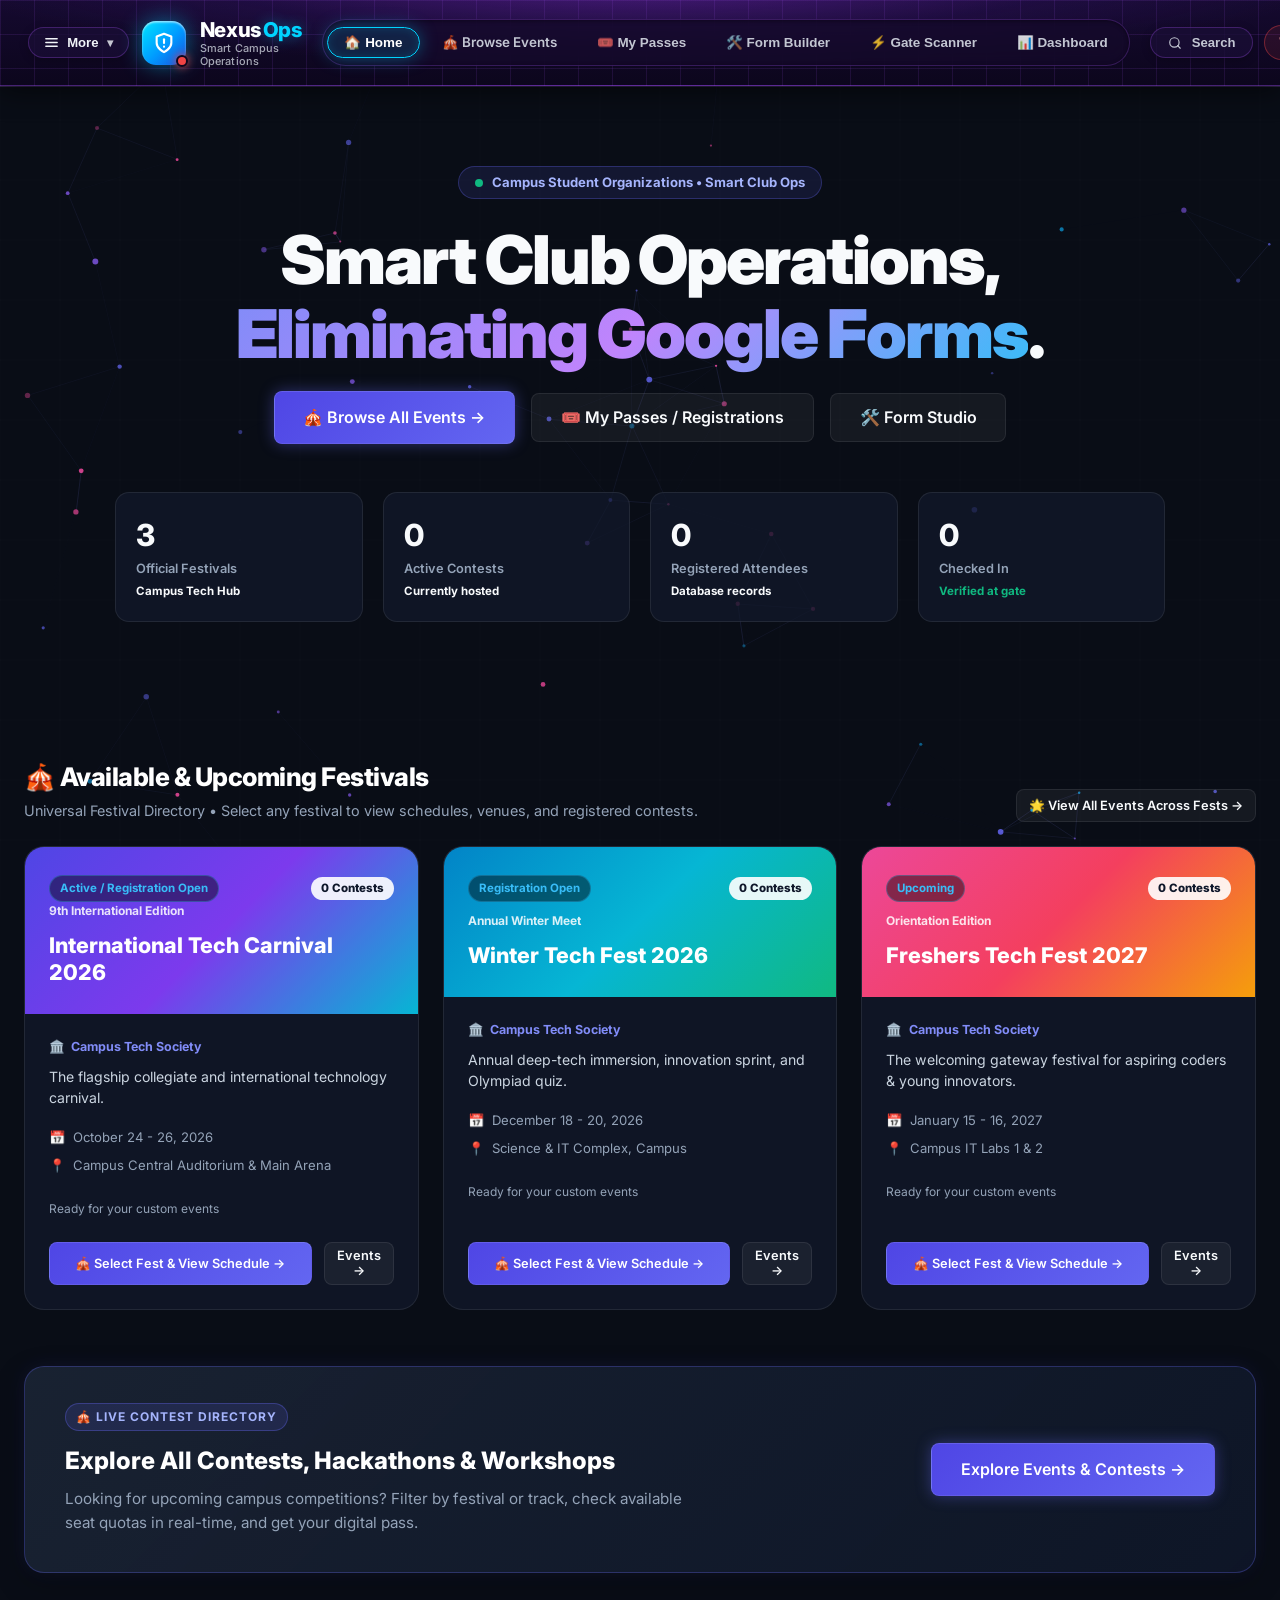
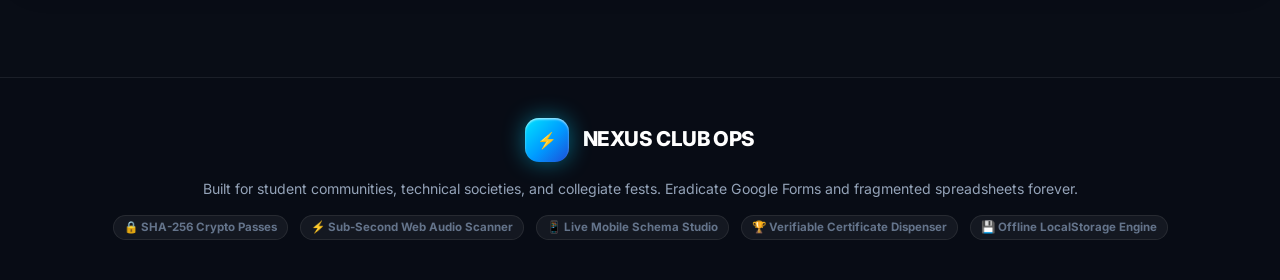
==== index.html @ a9609132 "Style top bar background with midnight purple grid, luminous violet border, and cyan squircle brand" ====
<!DOCTYPE html>
<html lang="en">
<head>
  <meta charset="UTF-8">
  <meta name="viewport" content="width=device-width, initial-scale=1.0">
  <title>NEXUS CLUB OPS — Next-Gen Campus Fest & Event Management Engine</title>
  <meta name="description" content="In-house smart club operations platform replacing third-party Google Forms for university fests, hackathons, and campus events. Zero spreadsheet chaos, automated cryptographic passes, and live gate check-in.">

  <!-- Inter and JetBrains Mono Fonts -->
  <link rel="preconnect" href="https://fonts.googleapis.com">
  <link rel="preconnect" href="https://fonts.gstatic.com" crossorigin>
  <link href="https://fonts.googleapis.com/css2?family=Inter:wght@300;400;500;600;700;800;900&family=JetBrains+Mono:wght@400;600;800&display=swap" rel="stylesheet">

  <link rel="stylesheet" href="styles/main.css">
</head>
<body>

  <!-- Interactive Constellation Network Canvas Background -->
  <canvas id="networkCanvas"></canvas>

  <div class="app-wrapper">
    <!-- Navigation Header -->
    <header class="nav-header">
      <div class="nav-inner">
        <!-- Left Cluster: More Button & Brand -->
        <div class="nav-left-cluster">
          <div class="nav-more-dropdown-wrap">
            <button class="nav-more-btn" onclick="window.nexusApp.toggleMoreDropdown(event)" title="Quick Menu">
              <svg width="15" height="15" viewBox="0 0 24 24" fill="none" stroke="currentColor" stroke-width="2.5" stroke-linecap="round" stroke-linejoin="round">
                <line x1="3" y1="12" x2="21" y2="12"></line>
                <line x1="3" y1="6" x2="21" y2="6"></line>
                <line x1="3" y1="18" x2="21" y2="18"></line>
              </svg>
              <span>More</span>
              <span style="font-size: 0.72rem; opacity: 0.8;">▾</span>
            </button>
            <div id="navMoreDropdown" class="nav-more-dropdown-menu hidden">
              <div class="dropdown-header">
                <span style="font-size: 0.72rem; font-weight: 700; color: #a855f7; text-transform: uppercase; letter-spacing: 0.05em;">Quick Navigation</span>
              </div>
              <a href="index.html" class="dropdown-item">🏠 Home Arena</a>
              <a href="events.html" class="dropdown-item">🎪 All Festivals & Events</a>
              <button class="dropdown-item" onclick="window.nexusApp.openMyRegistrationsModal(); window.nexusApp.toggleMoreDropdown()">🎟️ My Passes / Registrations</button>
              <button class="dropdown-item" onclick="window.nexusApp.handleCreateFormClick(); window.nexusApp.toggleMoreDropdown()">🛠️ Form Builder Studio</button>
              <button class="dropdown-item" onclick="window.nexusApp.switchTab('scanner'); window.nexusApp.toggleMoreDropdown()">⚡ Gate QR Scanner</button>
              <button class="dropdown-item" onclick="window.nexusApp.switchTab('admin'); window.nexusApp.toggleMoreDropdown()">📊 Operations Dashboard</button>
              <div class="dropdown-divider"></div>
              <button class="dropdown-item" onclick="window.nexusApp.toggleCommandPalette(); window.nexusApp.toggleMoreDropdown()">🔍 Command Palette (Ctrl+K)</button>
            </div>
          </div>

          <div class="brand-group" onclick="window.nexusApp.switchTab('arena')">
            <div class="brand-symbol">
              <svg width="22" height="22" viewBox="0 0 24 24" fill="none" stroke="#ffffff" stroke-width="2.3" stroke-linecap="round" stroke-linejoin="round">
                <path d="M12 22s8-4 8-10V5l-8-3-8 3v7c0 6 8 10 8 10z"></path>
                <line x1="12" y1="8" x2="12" y2="12"></line>
                <line x1="12" y1="16" x2="12.01" y2="16"></line>
              </svg>
              <span class="brand-status-dot"></span>
            </div>
            <div class="brand-title-wrap">
              <span class="brand-name">Nexus<span class="brand-accent">Ops</span></span>
              <span class="brand-subtext">Smart Campus Operations</span>
            </div>
          </div>
        </div>

        <!-- Mode Navigation Tabs -->
        <nav class="nav-tabs-bar" aria-label="Main Navigation">
          <button class="nav-tab-btn active" data-tab="arena">🏠 Home</button>
          <a href="events.html" class="nav-tab-btn">🎪 Browse Events</a>
          <button class="nav-tab-btn" data-tab="myregs" onclick="window.nexusApp.openMyRegistrationsModal()">🎟️ My Passes</button>
          <button class="nav-tab-btn" data-tab="studio">🛠️ Form Builder</button>
          <button class="nav-tab-btn" data-tab="scanner">⚡ Gate Scanner</button>
          <button class="nav-tab-btn" data-tab="admin">📊 Dashboard</button>
        </nav>

        <!-- Right Actions -->
        <div class="nav-actions-right">
          <button class="search-trigger-btn" onclick="window.nexusApp.toggleCommandPalette()" title="Search (Ctrl+K)">
            <svg width="14" height="14" viewBox="0 0 24 24" fill="none" stroke="currentColor" stroke-width="2" stroke-linecap="round" stroke-linejoin="round">
              <circle cx="11" cy="11" r="8"></circle>
              <line x1="21" y1="21" x2="16.65" y2="16.65"></line>
            </svg>
            <span>Search</span>
          </button>

          <!-- Helpline / Quick Hotline Pill matching reference screenshot -->
          <a href="tel:999" class="nav-emergency-btn" title="Campus Security & Emergency Hotline">
            <svg width="13" height="13" viewBox="0 0 24 24" fill="none" stroke="currentColor" stroke-width="2.2" stroke-linecap="round" stroke-linejoin="round">
              <path d="M22 16.92v3a2 2 0 0 1-2.18 2 19.79 19.79 0 0 1-8.63-3.07 19.5 19.5 0 0 1-6-6 19.79 19.79 0 0 1-3.07-8.67A2 2 0 0 1 4.11 2h3a2 2 0 0 1 2 1.72 12.84 12.84 0 0 0 .7 2.81 2 2 0 0 1-.45 2.11L8.09 9.91a16 16 0 0 0 6 6l1.27-1.27a2 2 0 0 1 2.11-.45 12.84 12.84 0 0 0 2.81.7A2 2 0 0 1 22 16.92z"></path>
            </svg>
            <span>999</span>
          </a>

          <!-- Authentication Profile & Sign-In Slot -->
          <div id="navAuthSlot"></div>
        </div>
      </div>
    </header>

    <!-- Main Views Container -->
    <main class="main-content">
      
      <!-- ===================================================================
           TAB 1: FEST ARENA (ATTENDEE DISCOVERY & PASS GENERATION)
           =================================================================== -->
      <section id="tabView-arena" class="tab-view-section active">
        <!-- Hero Section -->
        <div class="hero-arena">
          <div class="hero-badge-capsule">
            <span class="live-pulse"></span>
            <span>Campus Student Organizations • Smart Club Ops</span>
          </div>

          <h1 class="hero-headline">
            Smart Club Operations, <span class="gradient-text">Eliminating Google Forms</span>.
          </h1>

          <div class="hero-cta-row">
            <a href="events.html" class="btn btn-primary btn-glow btn-lg">
              🎪 Browse All Events &rarr;
            </a>
            <button class="btn btn-secondary btn-lg" onclick="window.nexusApp.openMyRegistrationsModal()">
              🎟️ My Passes / Registrations
            </button>
            <button class="btn btn-secondary btn-lg" onclick="window.nexusApp.handleCreateFormClick()">
              🛠️ Form Studio
            </button>
          </div>

          <!-- Real Dynamic Stats Bar -->
          <div class="hero-telemetry-bar">
            <div class="telemetry-card">
              <div class="t-number" id="heroStatFests">3</div>
              <div class="t-label">Official Festivals</div>
              <div class="t-tag text-muted">Campus Tech Hub</div>
            </div>
            <div class="telemetry-card">
              <div class="t-number" id="heroStatEvents">0</div>
              <div class="t-label">Active Contests</div>
              <div class="t-tag text-muted">Currently hosted</div>
            </div>
            <div class="telemetry-card">
              <div class="t-number" id="heroStatRegs">0</div>
              <div class="t-label">Registered Attendees</div>
              <div class="t-tag text-muted">Database records</div>
            </div>
            <div class="telemetry-card">
              <div class="t-number" id="heroStatChecked">0</div>
              <div class="t-label">Checked In</div>
              <div class="t-tag text-emerald">Verified at gate</div>
            </div>
          </div>
        </div>

        <!-- Fest Directory Section (Rulebook Page 1 & 2) -->
        <div class="fests-directory-section" id="festsDirectorySection">
          <div class="section-head-bar">
            <div class="sh-title-group">
              <h2>🎪 Available & Upcoming Festivals</h2>
              <p>Universal Festival Directory • Select any festival to view schedules, venues, and registered contests.</p>
            </div>
            <div class="sh-actions">
              <a href="events.html" class="btn btn-secondary btn-sm">
                🌟 View All Events Across Fests &rarr;
              </a>
            </div>
          </div>

          <div class="fests-grid" id="festsGridContainer">
            <!-- Populated dynamically by app.js -->
          </div>
        </div>

        <!-- Dedicated Event Directory Callout on Landing Page (Hyperlink Button) -->
        <div class="events-cta-banner">
          <div class="ecb-content">
            <div class="ecb-badge">🎪 Live Contest Directory</div>
            <h3 class="ecb-title">Explore All Contests, Hackathons & Workshops</h3>
            <p class="ecb-desc">
              Looking for upcoming campus competitions? Filter by festival or track, check available seat quotas in real-time, and get your digital pass.
            </p>
          </div>
          <div class="ecb-actions">
            <a href="events.html" class="btn btn-primary btn-glow btn-lg">
              Explore Events & Contests &rarr;
            </a>
          </div>
        </div>
      </section>

      <!-- ===================================================================
           TAB 2: FORM BUILDER STUDIO ("GOOGLE FORMS KILLER")
           =================================================================== -->
      <section id="tabView-studio" class="tab-view-section">
        <div class="studio-header mb-4">
          <h2 class="section-title">
            🛠️ Form Builder
          </h2>
          <p class="section-desc">
            Build custom event registration forms with questions, seat limits, and live mobile preview.
          </p>
        </div>

        <div class="studio-layout-grid">
          <!-- Left: Schema Editor Controls -->
          <div id="fbStudioContainer">
            <!-- Injected by formBuilder.js -->
          </div>

          <!-- Right: Live Interactive Mobile Preview -->
          <div class="phone-preview-col">
            <div id="fbPhonePreview">
              <!-- Injected by formBuilder.js -->
            </div>
          </div>
        </div>
      </section>

      <!-- ===================================================================
           TAB 3: GATE CHECK-IN & SCANNER TERMINAL
           =================================================================== -->
      <section id="tabView-scanner" class="tab-view-section">
        <div class="scanner-header mb-4">
          <h2 class="section-title">
            ⚡ Gate Check-in
          </h2>
          <p class="section-desc">
            Scan attendee QR passes for instant entrance verification and duplicate prevention.
          </p>
        </div>

        <div id="scannerContainer">
          <!-- Injected by scanner.js -->
        </div>
      </section>

      <!-- ===================================================================
           TAB 4: ORGANIZER COMMAND CENTER & ANALYTICS
           =================================================================== -->
      <section id="tabView-admin" class="tab-view-section">
        <div class="admin-header mb-4">
          <h2 class="section-title">
            📊 Event Dashboard
          </h2>
          <p class="section-desc">
            Live registration numbers, attendee roster, and campus broadcasts.
          </p>
        </div>

        <div id="adminContainer">
          <!-- Injected by analytics.js -->
        </div>
      </section>

    </main>

    <!-- Global Modal Container for Registration, Holographic Badges & Certificates -->
    <div id="globalModalContainer"></div>

    <!-- Quick Command Palette Modal (Ctrl+K) -->
    <div id="commandPaletteModal" class="command-palette-modal hidden" onclick="if(event.target===this) window.nexusApp.closeCommandPalette()">
      <div class="command-palette-card">
        <div class="cp-input-wrap">
          <span class="cp-icon">⚡</span>
          <input type="text" id="commandPaletteInput" class="cp-input" placeholder="Type to search events, switch views, or register..."
            oninput="window.nexusApp.renderCommandPaletteItems(this.value)" />
          <span class="kbd-shortcut">ESC</span>
        </div>
        <div class="cp-list" id="commandPaletteList"></div>
      </div>
    </div>

    <!-- Application Footer -->
    <footer class="app-footer">
      <div class="footer-inner">
        <div class="brand-group" onclick="window.nexusApp.switchTab('arena')">
          <div class="brand-symbol">⚡</div>
          <span class="brand-name">NEXUS CLUB OPS</span>
        </div>
        <p class="footer-tagline">
          Built for student communities, technical societies, and collegiate fests. Eradicate Google Forms and fragmented spreadsheets forever.
        </p>
        <div class="footer-badges">
          <span class="f-badge">🔒 SHA-256 Crypto Passes</span>
          <span class="f-badge">⚡ Sub-Second Web Audio Scanner</span>
          <span class="f-badge">📱 Live Mobile Schema Studio</span>
          <span class="f-badge">🏆 Verifiable Certificate Dispenser</span>
          <span class="f-badge">💾 Offline LocalStorage Engine</span>
        </div>
      </div>
    </footer>
  </div>

  <!-- Application Bootstrap -->
  <script type="module" src="scripts/app.js"></script>
</body>
</html>
---- styles/main.css ----
/* ==========================================================================
   NEXUS CLUB OPS - NEXT-GEN SMART CAMPUS & FEST OPERATIONS OS
   ========================================================================== */

:root {
  --bg-primary: #090d16;
  --bg-secondary: #0f172a;
  --bg-card: rgba(18, 26, 44, 0.72);
  --bg-card-hover: rgba(26, 38, 64, 0.85);
  --border-subtle: rgba(255, 255, 255, 0.08);
  --border-glow: rgba(99, 102, 241, 0.35);

  --accent-indigo: #6366f1;
  --accent-violet: #8b5cf6;
  --accent-cyan: #06b6d4;
  --accent-emerald: #10b981;
  --accent-amber: #f59e0b;
  --accent-rose: #f43f5e;

  --text-main: #f8fafc;
  --text-muted: #94a3b8;
  --text-dim: #64748b;

  --font-main: 'Inter', -apple-system, BlinkMacSystemFont, 'Segoe UI', Roboto, sans-serif;
  --font-mono: 'JetBrains Mono', 'Fira Code', Menlo, Consolas, monospace;

  --radius-sm: 8px;
  --radius-md: 14px;
  --radius-lg: 20px;
  --radius-xl: 28px;

  --shadow-glow: 0 0 25px rgba(99, 102, 241, 0.25);
  --shadow-card: 0 10px 30px -10px rgba(0, 0, 0, 0.6);
}

*, *::before, *::after {
  box-sizing: border-box;
  margin: 0;
  padding: 0;
}

body {
  font-family: var(--font-main);
  background-color: var(--bg-primary);
  color: var(--text-main);
  line-height: 1.5;
  overflow-x: hidden;
  min-height: 100vh;
  position: relative;
  -webkit-font-smoothing: antialiased;
}

/* Background Canvas */
#networkCanvas {
  position: fixed;
  top: 0;
  left: 0;
  width: 100vw;
  height: 100vh;
  z-index: 0;
  pointer-events: auto;
}

.mono {
  font-family: var(--font-mono);
}

.app-wrapper {
  position: relative;
  z-index: 1;
  display: flex;
  flex-direction: column;
  min-height: 100vh;
}

/* ==========================================================================
   NAVIGATION HEADER
   ========================================================================== */

.nav-header {
  position: sticky;
  top: 0;
  z-index: 100;
  background-color: #0c061e;
  background-image: 
    linear-gradient(to right, rgba(168, 85, 247, 0.12) 1px, transparent 1px),
    linear-gradient(to bottom, rgba(168, 85, 247, 0.12) 1px, transparent 1px),
    radial-gradient(ellipse 65% 120% at 50% -20%, rgba(147, 51, 234, 0.42) 0%, rgba(76, 29, 149, 0.18) 50%, transparent 82%),
    linear-gradient(180deg, rgba(22, 10, 48, 0.96) 0%, rgba(12, 6, 28, 0.98) 100%);
  background-size: 34px 34px, 34px 34px, 100% 100%, 100% 100%;
  backdrop-filter: blur(20px);
  -webkit-backdrop-filter: blur(20px);
  border-bottom: 1px solid rgba(168, 85, 247, 0.32);
  box-shadow: 0 4px 28px rgba(0, 0, 0, 0.6), 0 1px 0 rgba(192, 132, 252, 0.22);
  padding: 0.75rem 1.75rem;
}

.nav-inner {
  max-width: 1440px;
  margin: 0 auto;
  display: flex;
  align-items: center;
  justify-content: space-between;
  gap: 1.25rem;
}

.nav-left-cluster {
  display: flex;
  align-items: center;
  gap: 0.85rem;
}

.nav-more-dropdown-wrap {
  position: relative;
}

.nav-more-btn {
  background: rgba(26, 14, 54, 0.75);
  border: 1px solid rgba(168, 85, 247, 0.28);
  color: #f1f5f9;
  font-size: 0.82rem;
  font-weight: 600;
  padding: 0.45rem 0.95rem;
  border-radius: 999px;
  display: inline-flex;
  align-items: center;
  gap: 0.5rem;
  cursor: pointer;
  transition: all 0.2s cubic-bezier(0.16, 1, 0.3, 1);
  box-shadow: 0 2px 8px rgba(0, 0, 0, 0.25);
}

.nav-more-btn:hover {
  background: rgba(43, 23, 85, 0.85);
  border-color: rgba(192, 132, 252, 0.5);
  color: #ffffff;
  transform: translateY(-1px);
}

.nav-more-dropdown-menu {
  position: absolute;
  top: calc(100% + 8px);
  left: 0;
  width: 230px;
  background: #110829;
  border: 1px solid rgba(168, 85, 247, 0.3);
  border-radius: var(--radius-md);
  box-shadow: 0 15px 35px rgba(0, 0, 0, 0.8), 0 0 20px rgba(147, 51, 234, 0.2);
  padding: 0.5rem;
  z-index: 150;
  animation: fadeIn 0.15s ease;
}

.nav-more-dropdown-menu.hidden {
  display: none;
}

.brand-group {
  display: flex;
  align-items: center;
  gap: 0.85rem;
  text-decoration: none;
  color: inherit;
  cursor: pointer;
  user-select: none;
}

.brand-symbol {
  width: 44px;
  height: 44px;
  border-radius: 14px;
  background: linear-gradient(135deg, #00e5ff 0%, #0099ff 55%, #1d4ed8 100%);
  display: flex;
  align-items: center;
  justify-content: center;
  color: #ffffff;
  position: relative;
  box-shadow: 0 0 22px rgba(0, 212, 255, 0.45), inset 0 1.5px 2px rgba(255, 255, 255, 0.6);
  flex-shrink: 0;
  transition: transform 0.2s cubic-bezier(0.16, 1, 0.3, 1), box-shadow 0.2s;
}

.brand-symbol:hover {
  transform: scale(1.05);
  box-shadow: 0 0 28px rgba(0, 212, 255, 0.65), inset 0 1.5px 2px rgba(255, 255, 255, 0.8);
}

.brand-status-dot {
  position: absolute;
  bottom: -2px;
  right: -2px;
  width: 12px;
  height: 12px;
  border-radius: 50%;
  background: #ef4444;
  border: 2.5px solid #0c061e;
  box-shadow: 0 0 8px rgba(239, 68, 68, 0.9);
}

.brand-title-wrap {
  display: flex;
  flex-direction: column;
  justify-content: center;
  line-height: 1.15;
}

.brand-name {
  font-weight: 800;
  font-size: 1.28rem;
  letter-spacing: -0.02em;
  color: #ffffff;
  display: flex;
  align-items: center;
}

.brand-accent {
  color: #00d4ff;
  font-weight: 800;
  margin-left: 2px;
  text-shadow: 0 0 14px rgba(0, 212, 255, 0.45);
}

.brand-subtext {
  font-size: 0.68rem;
  color: rgba(226, 232, 240, 0.72);
  font-weight: 500;
  letter-spacing: 0.01em;
  margin-top: 1px;
}

.nav-tabs-bar {
  display: flex;
  align-items: center;
  gap: 4px;
  background: rgba(20, 10, 42, 0.75);
  padding: 4px;
  border-radius: 999px;
  border: 1px solid rgba(168, 85, 247, 0.24);
  box-shadow: inset 0 1px 4px rgba(0, 0, 0, 0.4);
  backdrop-filter: blur(10px);
}

.nav-tab-btn {
  background: transparent;
  border: 1.5px solid transparent;
  color: rgba(226, 232, 240, 0.85);
  font-weight: 600;
  font-size: 0.84rem;
  padding: 0.45rem 1.05rem;
  border-radius: 999px;
  cursor: pointer;
  transition: all 0.2s cubic-bezier(0.16, 1, 0.3, 1);
  display: inline-flex;
  align-items: center;
  gap: 0.45rem;
  text-decoration: none;
  white-space: nowrap;
}

.nav-tab-btn:hover {
  color: #ffffff;
  background: rgba(255, 255, 255, 0.08);
  border-color: rgba(168, 85, 247, 0.2);
}

.nav-tab-btn.active {
  color: #ffffff;
  background: rgba(0, 212, 255, 0.12);
  border: 1.5px solid #00d4ff;
  box-shadow: 0 0 18px rgba(0, 212, 255, 0.35), inset 0 0 10px rgba(0, 212, 255, 0.16);
  font-weight: 700;
}

.nav-actions-right {
  display: flex;
  align-items: center;
  gap: 0.65rem;
}

.search-trigger-btn {
  background: rgba(26, 14, 54, 0.75);
  border: 1px solid rgba(168, 85, 247, 0.28);
  color: rgba(226, 232, 240, 0.85);
  padding: 0.45rem 1.05rem;
  border-radius: 999px;
  font-size: 0.82rem;
  font-weight: 600;
  display: inline-flex;
  align-items: center;
  gap: 0.6rem;
  cursor: pointer;
  transition: all 0.2s cubic-bezier(0.16, 1, 0.3, 1);
  box-shadow: 0 2px 8px rgba(0, 0, 0, 0.25);
}

.search-trigger-btn:hover {
  border-color: rgba(0, 212, 255, 0.5);
  background: rgba(43, 23, 85, 0.85);
  color: #ffffff;
  box-shadow: 0 0 14px rgba(0, 212, 255, 0.2);
}

.nav-emergency-btn {
  background: rgba(239, 68, 68, 0.1);
  border: 1px solid rgba(239, 68, 68, 0.4);
  color: #fca5a5;
  font-size: 0.82rem;
  font-weight: 700;
  padding: 0.42rem 0.9rem;
  border-radius: 999px;
  display: inline-flex;
  align-items: center;
  gap: 0.45rem;
  cursor: pointer;
  text-decoration: none;
  transition: all 0.2s cubic-bezier(0.16, 1, 0.3, 1);
}

.nav-emergency-btn:hover {
  background: rgba(239, 68, 68, 0.22);
  border-color: #ef4444;
  color: #ffffff;
  box-shadow: 0 0 14px rgba(239, 68, 68, 0.35);
  transform: translateY(-1px);
}

.btn-nav-auth {
  background: linear-gradient(135deg, #ef4444 0%, #f43f5e 100%);
  color: #ffffff;
  font-weight: 700;
  font-size: 0.82rem;
  padding: 0.44rem 1.05rem;
  border-radius: 999px;
  border: 1px solid rgba(255, 255, 255, 0.15);
  cursor: pointer;
  display: inline-flex;
  align-items: center;
  gap: 0.45rem;
  box-shadow: 0 0 16px rgba(239, 68, 68, 0.45);
  transition: all 0.2s cubic-bezier(0.16, 1, 0.3, 1);
  text-decoration: none;
}

.btn-nav-auth:hover {
  transform: translateY(-1px);
  box-shadow: 0 0 24px rgba(239, 68, 68, 0.7);
  background: linear-gradient(135deg, #dc2626 0%, #e11d48 100%);
}

@media (max-width: 1080px) {
  .nav-header {
    padding: 0.65rem 1rem;
  }
  .nav-inner {
    flex-wrap: wrap;
    gap: 0.75rem;
  }
  .nav-tabs-bar {
    order: 3;
    width: 100%;
    overflow-x: auto;
    justify-content: flex-start;
    padding: 4px;
    -webkit-overflow-scrolling: touch;
    scrollbar-width: none;
  }
  .nav-tabs-bar::-webkit-scrollbar {
    display: none;
  }
  .nav-tab-btn {
    flex-shrink: 0;
    padding: 0.4rem 0.85rem;
    font-size: 0.8rem;
  }
}

@media (max-width: 600px) {
  .brand-subtext {
    display: none;
  }
  .search-trigger-btn span {
    display: none;
  }
  .search-trigger-btn {
    padding: 0.42rem 0.6rem;
  }
  .nav-emergency-btn span {
    display: none;
  }
  .nav-emergency-btn {
    padding: 0.42rem 0.6rem;
  }
  .nav-more-btn span:first-of-type {
    display: none;
  }
  .nav-more-btn {
    padding: 0.42rem 0.6rem;
  }
}

.kbd-shortcut {
  background: rgba(255, 255, 255, 0.08);
  border-radius: 4px;
  padding: 2px 5px;
  font-size: 0.7rem;
  font-family: var(--font-mono);
}

.util-btn {
  background: transparent;
  border: 1px solid var(--border-subtle);
  color: var(--text-muted);
  font-size: 0.8rem;
  padding: 0.45rem 0.8rem;
  border-radius: var(--radius-sm);
  cursor: pointer;
  transition: all 0.2s;
}

.util-btn:hover {
  border-color: var(--border-glow);
  color: var(--text-main);
}

/* ==========================================================================
   BUTTONS & COMMON UI
   ========================================================================== */

.btn {
  font-family: inherit;
  font-weight: 600;
  font-size: 0.9rem;
  padding: 0.6rem 1.25rem;
  border-radius: var(--radius-sm);
  border: 1px solid transparent;
  cursor: pointer;
  transition: all 0.2s cubic-bezier(0.16, 1, 0.3, 1);
  display: inline-flex;
  align-items: center;
  justify-content: center;
  gap: 0.5rem;
  text-decoration: none;
}

.btn-primary {
  background: linear-gradient(135deg, #4f46e5, #6366f1);
  color: #ffffff;
  border-color: rgba(255, 255, 255, 0.1);
}

.btn-primary:hover {
  background: linear-gradient(135deg, #4338ca, #4f46e5);
  transform: translateY(-1px);
}

.btn-secondary {
  background: rgba(255, 255, 255, 0.05);
  color: var(--text-main);
  border-color: var(--border-subtle);
}

.btn-secondary:hover {
  background: rgba(255, 255, 255, 0.09);
  border-color: rgba(255, 255, 255, 0.2);
}

.btn-glow {
  box-shadow: 0 0 15px rgba(99, 102, 241, 0.4);
}

.btn-glow:hover {
  box-shadow: 0 0 25px rgba(99, 102, 241, 0.65);
}

.btn-sm {
  padding: 0.35rem 0.75rem;
  font-size: 0.8rem;
}

.btn-lg {
  padding: 0.85rem 1.8rem;
  font-size: 1rem;
}

.btn-block {
  width: 100%;
}

.btn-disabled {
  opacity: 0.5;
  cursor: not-allowed;
  pointer-events: none;
}

/* Live Pulse Indicator */
.live-pulse {
  display: inline-block;
  width: 8px;
  height: 8px;
  border-radius: 50%;
  background: #10b981;
  box-shadow: 0 0 0 0 rgba(16, 185, 129, 0.7);
  animation: pulseAnim 1.8s infinite;
}

@keyframes pulseAnim {
  0% { transform: scale(0.95); box-shadow: 0 0 0 0 rgba(16, 185, 129, 0.7); }
  70% { transform: scale(1.1); box-shadow: 0 0 0 8px rgba(16, 185, 129, 0); }
  100% { transform: scale(0.95); box-shadow: 0 0 0 0 rgba(16, 185, 129, 0); }
}

/* ==========================================================================
   VIEWS / TABS
   ========================================================================== */

.main-content {
  flex: 1;
  max-width: 1400px;
  width: 100%;
  margin: 0 auto;
  padding: 2rem 1.5rem 4rem;
}

.tab-view-section {
  display: none;
}

.tab-view-section.active {
  display: block;
  animation: fadeIn 0.35s ease forwards;
}

@keyframes fadeIn {
  from { opacity: 0; transform: translateY(8px); }
  to { opacity: 1; transform: translateY(0); }
}

/* ==========================================================================
   HERO SECTION (FEST ARENA)
   ========================================================================== */

.hero-arena {
  margin-bottom: 3.5rem;
  text-align: center;
  padding: 3rem 1.5rem 2rem;
  position: relative;
}

.hero-badge-capsule {
  display: inline-flex;
  align-items: center;
  gap: 0.6rem;
  background: rgba(99, 102, 241, 0.12);
  border: 1px solid rgba(99, 102, 241, 0.3);
  padding: 0.35rem 1rem;
  border-radius: 999px;
  font-size: 0.82rem;
  font-weight: 700;
  color: #a5b4fc;
  margin-bottom: 1.5rem;
}

.hero-headline {
  font-size: clamp(2.4rem, 5.5vw, 4.2rem);
  font-weight: 900;
  line-height: 1.1;
  letter-spacing: -0.03em;
  margin-bottom: 1.25rem;
  max-width: 950px;
  margin-left: auto;
  margin-right: auto;
}

.gradient-text {
  background: linear-gradient(135deg, #818cf8 0%, #c084fc 50%, #38bdf8 100%);
  -webkit-background-clip: text;
  -webkit-text-fill-color: transparent;
}

.hero-subtitle {
  font-size: clamp(1.05rem, 2vw, 1.25rem);
  color: var(--text-muted);
  max-width: 720px;
  margin: 0 auto 2.5rem;
}

.hero-cta-row {
  display: flex;
  align-items: center;
  justify-content: center;
  gap: 1rem;
  flex-wrap: wrap;
  margin-bottom: 3rem;
}

/* Live Telemetry Bar */
.hero-telemetry-bar {
  display: grid;
  grid-template-columns: repeat(auto-fit, minmax(200px, 1fr));
  gap: 1.25rem;
  max-width: 1050px;
  margin: 0 auto 3rem;
}

.telemetry-card {
  background: var(--bg-card);
  backdrop-filter: blur(12px);
  -webkit-backdrop-filter: blur(12px);
  border: 1px solid var(--border-subtle);
  border-radius: var(--radius-md);
  padding: 1.25rem;
  text-align: left;
  transition: transform 0.2s, border-color 0.2s;
}

.telemetry-card:hover {
  transform: translateY(-2px);
  border-color: var(--border-glow);
}

.t-number {
  font-size: 1.9rem;
  font-weight: 800;
  color: var(--text-main);
  letter-spacing: -0.02em;
}

.t-label {
  font-size: 0.8rem;
  color: var(--text-muted);
  font-weight: 600;
}

.t-tag {
  font-size: 0.72rem;
  font-weight: 700;
  margin-top: 0.35rem;
}

.text-emerald { color: #10b981; }
.text-cyan { color: #06b6d4; }
.text-amber { color: #f59e0b; }
.text-rose { color: #f43f5e; }

/* ==========================================================================
   EVENT SHOWCASE & CARDS
   ========================================================================== */

.arena-filter-bar {
  display: flex;
  align-items: center;
  justify-content: space-between;
  gap: 1.25rem;
  flex-wrap: wrap;
  margin-bottom: 2rem;
}

.filter-pills-row {
  display: flex;
  align-items: center;
  gap: 0.5rem;
  flex-wrap: wrap;
}

.filter-pill {
  background: var(--bg-card);
  border: 1px solid var(--border-subtle);
  color: var(--text-muted);
  font-weight: 600;
  font-size: 0.82rem;
  padding: 0.45rem 1rem;
  border-radius: 999px;
  cursor: pointer;
  transition: all 0.2s;
}

.filter-pill:hover {
  color: var(--text-main);
  border-color: rgba(255, 255, 255, 0.2);
}

.filter-pill.active {
  background: var(--accent-indigo);
  color: #ffffff;
  border-color: var(--accent-indigo);
  box-shadow: 0 0 12px rgba(99, 102, 241, 0.4);
}

.events-search-input {
  background: var(--bg-card);
  border: 1px solid var(--border-subtle);
  color: var(--text-main);
  padding: 0.55rem 1rem;
  border-radius: var(--radius-sm);
  font-size: 0.85rem;
  min-width: 260px;
}

.events-search-input:focus {
  outline: none;
  border-color: var(--accent-indigo);
}

.events-grid {
  display: grid;
  grid-template-columns: repeat(auto-fill, minmax(360px, 1fr));
  gap: 1.75rem;
}

@media (max-width: 480px) {
  .events-grid { grid-template-columns: 1fr; }
}

.event-card {
  background: var(--bg-card);
  backdrop-filter: blur(12px);
  -webkit-backdrop-filter: blur(12px);
  border: 1px solid var(--border-subtle);
  border-radius: var(--radius-lg);
  overflow: hidden;
  display: flex;
  flex-direction: column;
  transition: transform 0.25s cubic-bezier(0.16, 1, 0.3, 1), border-color 0.25s, box-shadow 0.25s;
}

.event-card:hover {
  transform: translateY(-5px);
  border-color: var(--border-glow);
  box-shadow: var(--shadow-card), 0 0 20px rgba(99, 102, 241, 0.15);
}

.event-card-banner {
  padding: 1.5rem;
  min-height: 140px;
  display: flex;
  flex-direction: column;
  justify-content: space-between;
  position: relative;
}

.banner-top-row {
  display: flex;
  align-items: center;
  justify-content: space-between;
  gap: 0.5rem;
}

.event-club-badge {
  background: rgba(0, 0, 0, 0.35);
  backdrop-filter: blur(6px);
  font-size: 0.72rem;
  font-weight: 700;
  padding: 3px 9px;
  border-radius: 999px;
  color: #ffffff;
  border: 1px solid rgba(255, 255, 255, 0.2);
}

.event-tier-badge {
  background: #ffffff;
  color: #0f172a;
  font-size: 0.7rem;
  font-weight: 800;
  padding: 3px 9px;
  border-radius: 999px;
}

.event-category-chip {
  font-size: 0.68rem;
  font-weight: 800;
  color: rgba(255, 255, 255, 0.8);
  letter-spacing: 0.05em;
  margin-bottom: 0.25rem;
  display: block;
}

.event-card-title {
  font-size: 1.3rem;
  font-weight: 800;
  color: #ffffff;
  line-height: 1.25;
}

.event-card-body {
  padding: 1.5rem;
  display: flex;
  flex-direction: column;
  flex: 1;
}

.event-tagline {
  color: var(--text-muted);
  font-size: 0.88rem;
  margin-bottom: 1.25rem;
  line-height: 1.45;
}

.event-details-grid {
  display: grid;
  grid-template-columns: 1fr 1fr;
  gap: 0.75rem;
  margin-bottom: 1.25rem;
}

.detail-item {
  display: flex;
  align-items: center;
  gap: 0.5rem;
  font-size: 0.8rem;
  color: var(--text-muted);
}

.d-icon {
  font-size: 0.95rem;
}

/* Quota Meter */
.capacity-meter-box {
  background: rgba(0, 0, 0, 0.25);
  border: 1px solid var(--border-subtle);
  border-radius: var(--radius-sm);
  padding: 0.75rem;
  margin-bottom: 1.25rem;
}

.capacity-meter-header {
  display: flex;
  justify-content: space-between;
  align-items: center;
  font-size: 0.78rem;
  color: var(--text-muted);
  margin-bottom: 0.45rem;
}

.capacity-meter-track {
  height: 6px;
  background: rgba(255, 255, 255, 0.08);
  border-radius: 999px;
  overflow: hidden;
}

.capacity-meter-fill {
  height: 100%;
  border-radius: 999px;
  transition: width 0.4s ease;
}

.event-card-footer {
  margin-top: auto;
  display: flex;
  align-items: center;
  justify-content: space-between;
  gap: 0.75rem;
}

/* Empty State */
.empty-state-box {
  grid-column: 1 / -1;
  text-align: center;
  padding: 4rem 1.5rem;
  background: var(--bg-card);
  border-radius: var(--radius-lg);
  border: 1px dashed var(--border-subtle);
}

.empty-icon {
  font-size: 3rem;
  margin-bottom: 1rem;
}

/* ==========================================================================
   FORM BUILDER STUDIO ("GOOGLE FORMS KILLER")
   ========================================================================== */

.studio-layout-grid {
  display: grid;
  grid-template-columns: 1.4fr 1fr;
  gap: 2.5rem;
  align-items: start;
}

@media (max-width: 1024px) {
  .studio-layout-grid { grid-template-columns: 1fr; }
}

.fb-studio-wrapper {
  display: flex;
  flex-direction: column;
  gap: 2rem;
}

.fb-meta-section, .fb-fields-section {
  background: var(--bg-card);
  backdrop-filter: blur(12px);
  -webkit-backdrop-filter: blur(12px);
  border: 1px solid var(--border-subtle);
  border-radius: var(--radius-lg);
  padding: 1.75rem;
}

.fb-section-title {
  font-size: 1.15rem;
  font-weight: 800;
  margin-bottom: 1.25rem;
  display: flex;
  align-items: center;
  gap: 0.6rem;
}

.fb-grid-2 {
  display: grid;
  grid-template-columns: 1fr 1fr;
  gap: 1.25rem;
}

@media (max-width: 600px) {
  .fb-grid-2 { grid-template-columns: 1fr; }
}

.fb-label {
  display: block;
  font-size: 0.82rem;
  font-weight: 700;
  color: var(--text-muted);
  margin-bottom: 0.35rem;
}

.fb-sublabel {
  display: block;
  font-size: 0.78rem;
  font-weight: 600;
  color: var(--text-dim);
  margin-bottom: 0.3rem;
}

.fb-hint {
  font-size: 0.72rem;
  color: var(--accent-indigo);
  display: block;
  margin-top: 0.3rem;
}

.fb-input {
  width: 100%;
  background: rgba(15, 23, 42, 0.8);
  border: 1px solid var(--border-subtle);
  color: var(--text-main);
  padding: 0.6rem 0.85rem;
  border-radius: var(--radius-sm);
  font-family: inherit;
  font-size: 0.88rem;
}

.fb-input:focus {
  outline: none;
  border-color: var(--accent-indigo);
}

.fb-fields-header {
  display: flex;
  justify-content: space-between;
  align-items: center;
  flex-wrap: wrap;
  gap: 1rem;
  margin-bottom: 1.25rem;
}

.fb-add-field-bar {
  display: flex;
  align-items: center;
  gap: 0.45rem;
  flex-wrap: wrap;
}

.fb-add-label {
  font-size: 0.78rem;
  color: var(--text-muted);
  font-weight: 600;
}

.fb-chip {
  background: rgba(99, 102, 241, 0.15);
  border: 1px solid rgba(99, 102, 241, 0.3);
  color: #a5b4fc;
  font-size: 0.76rem;
  font-weight: 700;
  padding: 3px 9px;
  border-radius: 999px;
  cursor: pointer;
  transition: all 0.2s;
}

.fb-chip:hover {
  background: var(--accent-indigo);
  color: #ffffff;
}

.fb-fields-list {
  display: flex;
  flex-direction: column;
  gap: 1rem;
}

.fb-field-card {
  background: rgba(15, 23, 42, 0.6);
  border: 1px solid var(--border-subtle);
  border-radius: var(--radius-md);
  padding: 1.2rem;
  transition: border-color 0.2s;
}

.fb-field-card:hover {
  border-color: rgba(255, 255, 255, 0.18);
}

.fb-field-card-header {
  display: flex;
  justify-content: space-between;
  align-items: center;
  margin-bottom: 0.85rem;
}

.fb-field-drag-badge {
  font-size: 0.72rem;
  font-weight: 800;
  color: var(--accent-cyan);
  letter-spacing: 0.05em;
}

.fb-btn-remove {
  background: transparent;
  border: none;
  color: var(--accent-rose);
  font-size: 0.78rem;
  cursor: pointer;
  padding: 2px 6px;
  border-radius: 4px;
}

.fb-btn-remove:hover {
  background: rgba(244, 63, 94, 0.15);
}

.fb-row {
  display: flex;
  gap: 1rem;
  align-items: flex-end;
}

.fb-col {
  flex: 1;
}

.fb-col-check {
  flex: 0 0 auto;
  display: flex;
  flex-direction: column;
  align-items: center;
}

.fb-field-options {
  margin-top: 0.75rem;
}

/* Toggle Switch */
.fb-toggle-switch {
  position: relative;
  display: inline-block;
  width: 44px;
  height: 24px;
}

.fb-toggle-switch input {
  opacity: 0;
  width: 0;
  height: 0;
}

.fb-toggle-slider {
  position: absolute;
  cursor: pointer;
  top: 0; left: 0; right: 0; bottom: 0;
  background-color: rgba(255, 255, 255, 0.15);
  border-radius: 24px;
  transition: 0.3s;
}

.fb-toggle-slider::before {
  position: absolute;
  content: "";
  height: 18px;
  width: 18px;
  left: 3px;
  bottom: 3px;
  background-color: white;
  border-radius: 50%;
  transition: 0.3s;
}

.fb-toggle-switch input:checked + .fb-toggle-slider {
  background-color: var(--accent-indigo);
}

.fb-toggle-switch input:checked + .fb-toggle-slider::before {
  transform: translateX(20px);
}

.fb-deploy-box {
  display: flex;
  flex-direction: column;
  align-items: center;
  gap: 0.6rem;
  padding: 1.5rem;
  background: var(--bg-card);
  border: 1px solid var(--border-glow);
  border-radius: var(--radius-lg);
  text-align: center;
}

.fb-deploy-note {
  font-size: 0.8rem;
  color: var(--text-muted);
}

/* Phone Bezel Simulator */
.phone-preview-col {
  position: sticky;
  top: 90px;
  display: flex;
  justify-content: center;
}

.phone-device-bezel {
  width: 330px;
  height: 670px;
  background: #030712;
  border: 12px solid #1e293b;
  border-radius: 46px;
  box-shadow: 0 25px 50px -12px rgba(0, 0, 0, 0.85), 0 0 35px rgba(99, 102, 241, 0.2);
  position: relative;
  overflow: hidden;
}

.phone-notch {
  position: absolute;
  top: 0;
  left: 50%;
  transform: translateX(-50%);
  width: 120px;
  height: 22px;
  background: #1e293b;
  border-bottom-left-radius: 14px;
  border-bottom-right-radius: 14px;
  z-index: 10;
}

.phone-screen {
  width: 100%;
  height: 100%;
  background: #0b1120;
  color: #ffffff;
  display: flex;
  flex-direction: column;
  overflow: hidden;
}

.phone-status-bar {
  padding: 0.4rem 1rem;
  font-size: 0.7rem;
  font-weight: 600;
  color: rgba(255, 255, 255, 0.6);
  display: flex;
  justify-content: space-between;
  margin-top: 18px;
}

.phone-app-header {
  padding: 0.9rem 1.1rem;
  background: linear-gradient(135deg, #312e81, #1e1b4b);
  border-bottom: 1px solid rgba(255, 255, 255, 0.1);
}

.phone-event-badge {
  font-size: 0.65rem;
  font-weight: 800;
  color: #38bdf8;
  letter-spacing: 0.05em;
}

.phone-event-title {
  font-size: 1.05rem;
  font-weight: 800;
  line-height: 1.2;
  margin: 0.25rem 0;
}

.phone-event-meta {
  display: flex;
  gap: 0.8rem;
  font-size: 0.72rem;
  color: #c7d2fe;
}

.phone-content-scroll {
  flex: 1;
  overflow-y: auto;
  padding: 1rem;
}

.phone-content-scroll::-webkit-scrollbar {
  width: 3px;
}
.phone-content-scroll::-webkit-scrollbar-thumb {
  background: rgba(255, 255, 255, 0.2);
}

.phone-info-card {
  display: flex;
  align-items: center;
  gap: 0.6rem;
  background: rgba(99, 102, 241, 0.1);
  border: 1px solid rgba(99, 102, 241, 0.25);
  padding: 0.6rem;
  border-radius: 8px;
  margin-bottom: 1rem;
}

.phone-card-icon {
  font-size: 1.2rem;
}

.phone-info-card strong {
  font-size: 0.75rem;
  display: block;
}

.phone-info-card p {
  font-size: 0.68rem;
  color: var(--text-muted);
}

.phone-field-group {
  margin-bottom: 0.85rem;
}

.phone-field-label {
  display: block;
  font-size: 0.72rem;
  font-weight: 600;
  color: var(--text-muted);
  margin-bottom: 0.25rem;
}

.phone-field-label .req {
  color: var(--accent-rose);
}

.phone-input {
  width: 100%;
  background: rgba(255, 255, 255, 0.06);
  border: 1px solid rgba(255, 255, 255, 0.12);
  color: #ffffff;
  padding: 0.45rem 0.65rem;
  border-radius: 6px;
  font-size: 0.78rem;
}

.phone-radios {
  display: flex;
  flex-direction: column;
  gap: 0.35rem;
}

.phone-radio-label {
  display: flex;
  align-items: center;
  gap: 0.45rem;
  font-size: 0.74rem;
  color: var(--text-muted);
}

.phone-submit-btn {
  width: 100%;
  background: linear-gradient(135deg, #4f46e5, #6366f1);
  color: #ffffff;
  border: none;
  padding: 0.65rem;
  border-radius: 8px;
  font-weight: 700;
  font-size: 0.82rem;
  cursor: pointer;
  margin-top: 1rem;
}

/* ==========================================================================
   GATE CHECK-IN & SCANNER TERMINAL
   ========================================================================== */

.scanner-terminal-grid {
  display: grid;
  grid-template-columns: 1.2fr 1fr;
  gap: 2rem;
}

@media (max-width: 900px) {
  .scanner-terminal-grid { grid-template-columns: 1fr; }
}

.scanner-card {
  background: var(--bg-card);
  backdrop-filter: blur(14px);
  -webkit-backdrop-filter: blur(14px);
  border: 1px solid var(--border-subtle);
  border-radius: var(--radius-lg);
  padding: 1.75rem;
}

.scanner-card-header {
  display: flex;
  align-items: center;
  justify-content: space-between;
  margin-bottom: 1.25rem;
  flex-wrap: wrap;
  gap: 1rem;
}

.scanner-title-badge {
  display: flex;
  align-items: center;
  gap: 0.5rem;
  font-weight: 800;
  font-size: 0.85rem;
  color: var(--accent-emerald);
  letter-spacing: 0.05em;
}

.scanner-gate-selector {
  display: flex;
  align-items: center;
  gap: 0.5rem;
  font-size: 0.82rem;
  color: var(--text-muted);
}

.scanner-select {
  background: rgba(15, 23, 42, 0.8);
  border: 1px solid var(--border-subtle);
  color: var(--text-main);
  padding: 0.35rem 0.7rem;
  border-radius: var(--radius-sm);
  font-size: 0.82rem;
}

.viewfinder-box {
  width: 100%;
  height: 280px;
  background: #020617;
  border-radius: var(--radius-md);
  position: relative;
  overflow: hidden;
  border: 2px solid rgba(99, 102, 241, 0.3);
  display: flex;
  align-items: center;
  justify-content: center;
}

.viewfinder-laser {
  position: absolute;
  top: 0;
  left: 0;
  width: 100%;
  height: 2px;
  background: linear-gradient(90deg, transparent, #ef4444, transparent);
  box-shadow: 0 0 12px #ef4444;
  animation: laserSweep 2.2s infinite ease-in-out;
  z-index: 5;
}

@keyframes laserSweep {
  0% { top: 10%; }
  50% { top: 90%; }
  100% { top: 10%; }
}

.viewfinder-corners .corner {
  position: absolute;
  width: 25px;
  height: 25px;
  border-color: #6366f1;
  border-style: solid;
  z-index: 6;
}

.corner.tl { top: 20px; left: 20px; border-width: 3px 0 0 3px; }
.corner.tr { top: 20px; right: 20px; border-width: 3px 3px 0 0; }
.corner.bl { bottom: 20px; left: 20px; border-width: 0 0 3px 3px; }
.corner.br { bottom: 20px; right: 20px; border-width: 0 3px 3px 0; }

.scanner-video {
  width: 100%;
  height: 100%;
  object-fit: cover;
  display: none;
}

.viewfinder-overlay {
  display: flex;
  flex-direction: column;
  align-items: center;
  text-align: center;
  gap: 0.5rem;
  z-index: 4;
  padding: 1rem;
}

.viewfinder-icon {
  font-size: 2.2rem;
}

.viewfinder-text {
  font-weight: 700;
  font-size: 0.95rem;
}

.viewfinder-sub {
  font-size: 0.78rem;
  color: var(--text-dim);
}

.scanner-manual-bar {
  margin-top: 1.5rem;
}

.scanner-input-group {
  display: flex;
  gap: 0.5rem;
  margin-bottom: 0.75rem;
}

.scanner-input {
  flex: 1;
  background: rgba(15, 23, 42, 0.8);
  border: 1px solid var(--border-subtle);
  color: var(--text-main);
  padding: 0.65rem 0.9rem;
  border-radius: var(--radius-sm);
  font-size: 0.9rem;
}

.scanner-test-chips {
  display: flex;
  align-items: center;
  gap: 0.45rem;
  flex-wrap: wrap;
}

.chips-label {
  font-size: 0.75rem;
  color: var(--text-dim);
  font-weight: 600;
}

.chip-btn {
  background: rgba(255, 255, 255, 0.05);
  border: 1px solid var(--border-subtle);
  color: var(--text-muted);
  font-size: 0.74rem;
  padding: 3px 8px;
  border-radius: 4px;
  cursor: pointer;
  font-family: var(--font-mono);
}

.chip-btn:hover {
  background: rgba(255, 255, 255, 0.1);
  color: var(--text-main);
}

.chip-btn.chip-error {
  border-color: rgba(244, 63, 94, 0.4);
  color: #fda4af;
}

/* Result Card */
.scan-result-card {
  margin-top: 1.25rem;
  border-radius: var(--radius-md);
  padding: 1.25rem;
  border: 1px solid;
  animation: fadeIn 0.25s ease;
}

.scan-result-card.hidden {
  display: none;
}

.result-success {
  background: rgba(16, 185, 129, 0.1);
  border-color: rgba(16, 185, 129, 0.4);
}

.result-warning {
  background: rgba(245, 158, 11, 0.12);
  border-color: rgba(245, 158, 11, 0.5);
}

.result-error {
  background: rgba(244, 63, 94, 0.12);
  border-color: rgba(244, 63, 94, 0.5);
}

.res-head {
  display: flex;
  align-items: center;
  gap: 0.85rem;
  margin-bottom: 0.85rem;
}

.res-icon {
  font-size: 1.8rem;
}

.res-title {
  font-weight: 800;
  font-size: 1.1rem;
}

.res-sub {
  font-size: 0.78rem;
  color: var(--text-muted);
}

.res-attendee-name {
  font-size: 1.2rem;
  font-weight: 800;
  margin-bottom: 0.35rem;
}

.res-meta-line {
  display: flex;
  gap: 1.2rem;
  font-size: 0.82rem;
  color: var(--text-muted);
  margin-bottom: 0.4rem;
}

.res-team-box {
  background: rgba(0, 0, 0, 0.2);
  padding: 0.45rem 0.75rem;
  border-radius: 6px;
  font-size: 0.82rem;
  margin-bottom: 0.45rem;
}

.res-diet-tag {
  font-size: 0.76rem;
  color: #c7d2fe;
}

/* Scanner Right Stats & Log */
.scanner-stats-col {
  display: flex;
  flex-direction: column;
  gap: 1.5rem;
}

.scanner-metrics-grid {
  display: grid;
  grid-template-columns: 1fr 1fr;
  gap: 1rem;
}

.sc-metric-card {
  background: var(--bg-card);
  backdrop-filter: blur(12px);
  -webkit-backdrop-filter: blur(12px);
  border: 1px solid var(--border-subtle);
  border-radius: var(--radius-md);
  padding: 1.15rem;
}

.metric-label {
  font-size: 0.75rem;
  font-weight: 600;
  color: var(--text-muted);
}

.metric-val {
  font-size: 1.8rem;
  font-weight: 800;
  margin: 0.2rem 0;
}

.metric-sub {
  font-size: 0.72rem;
  color: var(--text-dim);
}

.scanner-log-card {
  background: var(--bg-card);
  backdrop-filter: blur(12px);
  -webkit-backdrop-filter: blur(12px);
  border: 1px solid var(--border-subtle);
  border-radius: var(--radius-lg);
  padding: 1.5rem;
  flex: 1;
}

.scanner-log-header {
  display: flex;
  justify-content: space-between;
  align-items: center;
  margin-bottom: 1rem;
}

.log-title {
  font-weight: 800;
  font-size: 0.95rem;
}

.log-badge {
  background: rgba(255, 255, 255, 0.08);
  font-size: 0.72rem;
  padding: 2px 7px;
  border-radius: 999px;
  color: var(--text-muted);
}

.scanner-log-list {
  display: flex;
  flex-direction: column;
  gap: 0.65rem;
  max-height: 380px;
  overflow-y: auto;
}

.scanner-log-row {
  display: flex;
  align-items: center;
  gap: 0.75rem;
  padding: 0.65rem 0.85rem;
  border-radius: var(--radius-sm);
  background: rgba(15, 23, 42, 0.6);
  border: 1px solid var(--border-subtle);
  font-size: 0.82rem;
}

.scanner-log-row.log-success { border-left: 3px solid var(--accent-emerald); }
.scanner-log-row.log-warning { border-left: 3px solid var(--accent-amber); }
.scanner-log-row.log-danger { border-left: 3px solid var(--accent-rose); }

.log-info {
  flex: 1;
}

.log-attendee {
  font-weight: 700;
}

.log-event {
  font-size: 0.72rem;
  color: var(--text-dim);
}

.log-time {
  font-family: var(--font-mono);
  font-size: 0.72rem;
  color: var(--text-muted);
}

/* ==========================================================================
   ADMIN COMMAND CENTER & ANALYTICS
   ========================================================================== */

.admin-dashboard-wrap {
  display: flex;
  flex-direction: column;
  gap: 2rem;
}

.admin-kpi-grid {
  display: grid;
  grid-template-columns: repeat(auto-fit, minmax(240px, 1fr));
  gap: 1.25rem;
}

.kpi-card {
  background: var(--bg-card);
  backdrop-filter: blur(14px);
  -webkit-backdrop-filter: blur(14px);
  border: 1px solid var(--border-subtle);
  border-radius: var(--radius-md);
  padding: 1.5rem;
  display: flex;
  gap: 1.25rem;
  align-items: center;
}

.kpi-icon-wrap {
  width: 52px;
  height: 52px;
  border-radius: var(--radius-sm);
  display: flex;
  align-items: center;
  justify-content: center;
  font-size: 1.6rem;
}

.bg-indigo-subtle { background: rgba(99, 102, 241, 0.15); }
.bg-emerald-subtle { background: rgba(16, 185, 129, 0.15); }
.bg-cyan-subtle { background: rgba(6, 182, 212, 0.15); }
.bg-purple-subtle { background: rgba(139, 92, 246, 0.15); }

.kpi-value {
  font-size: 1.9rem;
  font-weight: 800;
  line-height: 1.1;
}

.kpi-label {
  font-size: 0.8rem;
  color: var(--text-muted);
  font-weight: 600;
}

.kpi-trend {
  font-size: 0.72rem;
  font-weight: 700;
  margin-top: 0.25rem;
}

.admin-charts-grid {
  display: grid;
  grid-template-columns: 1fr 1fr;
  gap: 1.5rem;
}

@media (max-width: 900px) {
  .admin-charts-grid { grid-template-columns: 1fr; }
}

.admin-chart-card {
  background: var(--bg-card);
  backdrop-filter: blur(14px);
  -webkit-backdrop-filter: blur(14px);
  border: 1px solid var(--border-subtle);
  border-radius: var(--radius-lg);
  padding: 1.75rem;
}

.chart-header {
  display: flex;
  justify-content: space-between;
  align-items: center;
  margin-bottom: 1.25rem;
}

.chart-title {
  font-weight: 800;
  font-size: 1rem;
}

.chart-pill {
  font-size: 0.72rem;
  background: rgba(255, 255, 255, 0.08);
  padding: 3px 8px;
  border-radius: 999px;
  color: var(--text-muted);
}

.canvas-chart-container {
  width: 100%;
}

/* Broadcast Card */
.admin-broadcast-card {
  background: var(--bg-card);
  border: 1px solid var(--border-subtle);
  border-radius: var(--radius-lg);
  padding: 1.75rem;
}

.broadcast-header {
  display: flex;
  justify-content: space-between;
  align-items: center;
  flex-wrap: wrap;
  gap: 0.5rem;
  margin-bottom: 1rem;
}

.broadcast-title {
  font-size: 1.05rem;
  font-weight: 800;
  display: flex;
  align-items: center;
  gap: 0.6rem;
}

.broadcast-hint {
  font-size: 0.78rem;
  color: var(--text-dim);
}

.broadcast-input-row {
  display: flex;
  gap: 0.75rem;
  margin-bottom: 1.25rem;
  flex-wrap: wrap;
}

.admin-input {
  background: rgba(15, 23, 42, 0.8);
  border: 1px solid var(--border-subtle);
  color: var(--text-main);
  padding: 0.6rem 0.85rem;
  border-radius: var(--radius-sm);
  font-size: 0.85rem;
  flex: 1;
  min-width: 220px;
}

.admin-input.flex-2 {
  flex: 2;
  min-width: 280px;
}

.broadcast-feed {
  display: flex;
  flex-direction: column;
  gap: 0.6rem;
}

.announcement-pill {
  background: rgba(15, 23, 42, 0.6);
  border: 1px solid var(--border-subtle);
  border-radius: var(--radius-sm);
  padding: 0.6rem 0.9rem;
  font-size: 0.82rem;
  display: flex;
  align-items: center;
  gap: 0.75rem;
  flex-wrap: wrap;
}

.ann-time {
  font-family: var(--font-mono);
  font-size: 0.72rem;
  color: var(--text-dim);
}

.ann-tag {
  font-size: 0.7rem;
  font-weight: 800;
  padding: 1px 6px;
  border-radius: 4px;
}

/* CRM Table */
.admin-table-card {
  background: var(--bg-card);
  backdrop-filter: blur(14px);
  -webkit-backdrop-filter: blur(14px);
  border: 1px solid var(--border-subtle);
  border-radius: var(--radius-lg);
  padding: 1.75rem;
  overflow: hidden;
}

.table-card-header {
  display: flex;
  justify-content: space-between;
  align-items: flex-end;
  flex-wrap: wrap;
  gap: 1.25rem;
  margin-bottom: 1.5rem;
}

.table-title {
  font-size: 1.2rem;
  font-weight: 800;
}

.table-subtitle {
  font-size: 0.82rem;
  color: var(--text-muted);
}

.table-actions-group {
  display: flex;
  align-items: center;
  gap: 0.75rem;
  flex-wrap: wrap;
}

.admin-search-input {
  background: rgba(15, 23, 42, 0.8);
  border: 1px solid var(--border-subtle);
  color: var(--text-main);
  padding: 0.45rem 0.85rem;
  border-radius: var(--radius-sm);
  font-size: 0.82rem;
  min-width: 220px;
}

.admin-select {
  background: rgba(15, 23, 42, 0.8);
  border: 1px solid var(--border-subtle);
  color: var(--text-main);
  padding: 0.45rem 0.85rem;
  border-radius: var(--radius-sm);
  font-size: 0.82rem;
}

.table-responsive {
  width: 100%;
  overflow-x: auto;
}

.crm-table {
  width: 100%;
  border-collapse: collapse;
  text-align: left;
  font-size: 0.84rem;
}

.crm-table th {
  padding: 0.75rem 1rem;
  font-size: 0.75rem;
  font-weight: 700;
  text-transform: uppercase;
  color: var(--text-muted);
  border-bottom: 1px solid var(--border-subtle);
}

.crm-table td {
  padding: 1rem;
  border-bottom: 1px solid rgba(255, 255, 255, 0.04);
  vertical-align: middle;
}

.crm-attendee-cell {
  display: flex;
  align-items: center;
  gap: 0.75rem;
}

.crm-avatar {
  width: 34px;
  height: 34px;
  border-radius: 50%;
  background: linear-gradient(135deg, #4f46e5, #06b6d4);
  display: flex;
  align-items: center;
  justify-content: center;
  font-weight: 700;
  color: #ffffff;
}

.crm-name {
  font-weight: 700;
}

.crm-email {
  font-size: 0.74rem;
  color: var(--text-dim);
}

.crm-team {
  font-size: 0.72rem;
  color: #c7d2fe;
}

.crm-ticket-id {
  font-size: 0.8rem;
  color: #a5b4fc;
}

.badge {
  display: inline-block;
  font-size: 0.7rem;
  font-weight: 800;
  padding: 3px 8px;
  border-radius: 999px;
}

.badge-paid {
  background: rgba(16, 185, 129, 0.15);
  color: #34d399;
  border: 1px solid rgba(16, 185, 129, 0.3);
}

.badge-neutral {
  background: rgba(255, 255, 255, 0.08);
  color: var(--text-muted);
}

.badge-checked {
  background: rgba(16, 185, 129, 0.2);
  color: #10b981;
}

.badge-pending {
  background: rgba(245, 158, 11, 0.15);
  color: #fbbf24;
}

.crm-actions {
  display: flex;
  gap: 0.4rem;
}

.crm-btn {
  background: rgba(255, 255, 255, 0.06);
  border: 1px solid var(--border-subtle);
  color: var(--text-muted);
  font-size: 0.74rem;
  padding: 3px 8px;
  border-radius: 4px;
  cursor: pointer;
  transition: all 0.2s;
}

.crm-btn:hover {
  background: var(--accent-indigo);
  color: #ffffff;
}

/* ==========================================================================
   HOLOGRAPHIC PASS CARD
   ========================================================================== */

.hologram-card {
  width: 100%;
  max-width: 380px;
  margin: 0 auto;
  background: linear-gradient(145deg, #131b2e 0%, #0d1220 100%);
  border: 1px solid rgba(255, 255, 255, 0.15);
  border-radius: 24px;
  padding: 1.75rem;
  position: relative;
  overflow: hidden;
  box-shadow: 0 25px 50px -12px rgba(0, 0, 0, 0.8), 0 0 30px rgba(99, 102, 241, 0.25);
}

.hologram-sheen {
  position: absolute;
  top: -50%;
  left: -50%;
  width: 200%;
  height: 200%;
  background: linear-gradient(
    45deg,
    transparent 20%,
    rgba(255, 255, 255, 0.04) 30%,
    rgba(236, 72, 153, 0.08) 45%,
    rgba(6, 182, 212, 0.08) 55%,
    rgba(255, 255, 255, 0.04) 70%,
    transparent 80%
  );
  transform: rotate(25deg);
  pointer-events: none;
  animation: holoSheen 6s infinite ease-in-out;
}

@keyframes holoSheen {
  0% { transform: translateY(-30%) rotate(25deg); }
  50% { transform: translateY(30%) rotate(25deg); }
  100% { transform: translateY(-30%) rotate(25deg); }
}

.badge-header {
  display: flex;
  justify-content: space-between;
  align-items: center;
  margin-bottom: 1.25rem;
}

.badge-club-meta {
  display: flex;
  gap: 0.4rem;
}

.badge-org-pill {
  font-size: 0.65rem;
  font-weight: 800;
  background: #ffffff;
  color: #0f172a;
  padding: 2px 7px;
  border-radius: 999px;
}

.badge-event-pill {
  font-size: 0.65rem;
  font-weight: 700;
  background: rgba(255, 255, 255, 0.1);
  color: var(--text-muted);
  padding: 2px 7px;
  border-radius: 999px;
}

.badge-tier-tag {
  font-size: 0.68rem;
  font-weight: 800;
  padding: 2px 8px;
  border-radius: 4px;
  background: linear-gradient(135deg, #f59e0b, #ef4444);
  color: #ffffff;
}

.badge-event-title {
  font-size: 1.25rem;
  font-weight: 900;
  line-height: 1.2;
  margin-bottom: 0.35rem;
  color: #ffffff;
}

.badge-team-name {
  font-size: 0.78rem;
  color: var(--text-muted);
  margin-bottom: 1rem;
}

.badge-team-name span {
  color: var(--accent-cyan);
  font-weight: 700;
}

.badge-attendee-section {
  display: flex;
  align-items: center;
  gap: 0.85rem;
  margin-bottom: 1rem;
  padding: 0.75rem;
  background: rgba(255, 255, 255, 0.04);
  border-radius: var(--radius-sm);
  border: 1px solid rgba(255, 255, 255, 0.06);
}

.badge-avatar {
  width: 44px;
  height: 44px;
  border-radius: 50%;
  background: linear-gradient(135deg, #6366f1, #a855f7);
  display: flex;
  align-items: center;
  justify-content: center;
  font-size: 1.25rem;
  font-weight: 800;
  color: #ffffff;
}

.badge-attendee-name {
  font-weight: 800;
  font-size: 1rem;
}

.badge-attendee-roll {
  font-size: 0.72rem;
  color: var(--text-dim);
  font-family: var(--font-mono);
}

.badge-attendee-email {
  font-size: 0.7rem;
  color: var(--text-muted);
}

.badge-members-roster {
  display: flex;
  gap: 0.35rem;
  flex-wrap: wrap;
  margin-bottom: 1.2rem;
}

.badge-member-pill {
  font-size: 0.68rem;
  background: rgba(255, 255, 255, 0.06);
  padding: 2px 7px;
  border-radius: 4px;
  color: var(--text-muted);
}

.badge-code-row {
  display: flex;
  gap: 1.2rem;
  align-items: center;
  margin-bottom: 1.25rem;
}

.badge-qr-box {
  background: #ffffff;
  padding: 6px;
  border-radius: 12px;
  display: flex;
  flex-direction: column;
  align-items: center;
}

.badge-qr-label {
  font-size: 0.58rem;
  font-weight: 800;
  color: #0f172a;
  margin-top: 3px;
  letter-spacing: 0.04em;
}

.badge-telemetry {
  display: flex;
  flex-direction: column;
  gap: 0.5rem;
  flex: 1;
}

.telemetry-item {
  display: flex;
  flex-direction: column;
}

.telemetry-item .label {
  font-size: 0.65rem;
  color: var(--text-dim);
  font-weight: 600;
}

.telemetry-item .value {
  font-size: 0.8rem;
  font-weight: 700;
  color: var(--text-main);
}

.badge-footer {
  border-top: 1px dashed rgba(255, 255, 255, 0.12);
  padding-top: 1rem;
  display: flex;
  justify-content: space-between;
  align-items: center;
}

.badge-barcode {
  display: flex;
  flex-direction: column;
  gap: 2px;
}

.barcode-lines {
  width: 90px;
  height: 18px;
  background: repeating-linear-gradient(
    90deg,
    #ffffff,
    #ffffff 2px,
    transparent 2px,
    transparent 4px,
    #ffffff 4px,
    #ffffff 7px,
    transparent 7px,
    transparent 8px
  );
  opacity: 0.7;
}

.barcode-num {
  font-size: 0.62rem;
  color: var(--text-dim);
  font-family: var(--font-mono);
}

.badge-watermark {
  font-size: 0.62rem;
  font-weight: 800;
  letter-spacing: 0.08em;
  color: rgba(255, 255, 255, 0.25);
}

/* ==========================================================================
   MODALS & REGISTRATION STEPPER
   ========================================================================== */

.modal-backdrop {
  position: fixed;
  top: 0; left: 0; right: 0; bottom: 0;
  background: rgba(4, 7, 15, 0.85);
  backdrop-filter: blur(12px);
  -webkit-backdrop-filter: blur(12px);
  z-index: 1000;
  display: flex;
  align-items: center;
  justify-content: center;
  padding: 1.5rem;
  animation: fadeIn 0.2s ease;
}

.modal-dialog {
  background: #0f172a;
  border: 1px solid var(--border-subtle);
  border-radius: var(--radius-xl);
  width: 100%;
  max-height: 90vh;
  overflow-y: auto;
  box-shadow: 0 25px 60px -15px rgba(0, 0, 0, 0.9);
  display: flex;
  flex-direction: column;
}

.modal-sm { max-width: 440px; }
.modal-md { max-width: 620px; }
.modal-lg { max-width: 840px; }
.modal-badge-dialog { max-width: 460px; }

.modal-header {
  padding: 1.5rem 1.75rem;
  border-bottom: 1px solid var(--border-subtle);
  display: flex;
  justify-content: space-between;
  align-items: flex-start;
}

.modal-club-tag {
  font-size: 0.75rem;
  font-weight: 700;
  color: var(--accent-cyan);
}

.modal-title {
  font-size: 1.35rem;
  font-weight: 800;
}

.modal-close-btn {
  background: rgba(255, 255, 255, 0.06);
  border: none;
  color: var(--text-muted);
  width: 32px;
  height: 32px;
  border-radius: 50%;
  font-size: 1rem;
  cursor: pointer;
  display: flex;
  align-items: center;
  justify-content: center;
}

.modal-close-btn:hover {
  background: rgba(255, 255, 255, 0.12);
  color: var(--text-main);
}

.modal-body {
  padding: 1.75rem;
  flex: 1;
}

.modal-footer {
  padding: 1.25rem 1.75rem;
  border-top: 1px solid var(--border-subtle);
  display: flex;
  justify-content: flex-end;
  gap: 0.75rem;
}

.modal-event-hero {
  border-radius: var(--radius-md);
  padding: 1.75rem;
  margin-bottom: 1.5rem;
}

.hero-details-row {
  display: grid;
  grid-template-columns: repeat(3, 1fr);
  gap: 1rem;
}

.hd-box {
  background: rgba(0, 0, 0, 0.3);
  padding: 0.85rem;
  border-radius: var(--radius-sm);
  text-align: center;
}

.hd-label {
  font-size: 0.72rem;
  color: rgba(255, 255, 255, 0.7);
}

.hd-val {
  font-size: 1rem;
  font-weight: 800;
  color: #ffffff;
}

.modal-info-columns {
  display: grid;
  grid-template-columns: 1.4fr 1fr;
  gap: 1.5rem;
}

@media (max-width: 650px) {
  .modal-info-columns { grid-template-columns: 1fr; }
}

.modal-info-columns h4 {
  font-size: 1.05rem;
  font-weight: 800;
  margin: 1rem 0 0.4rem;
}

.modal-info-columns p {
  font-size: 0.88rem;
  color: var(--text-muted);
  margin-bottom: 0.6rem;
}

.smart-features-card {
  background: rgba(99, 102, 241, 0.08);
  border: 1px solid rgba(99, 102, 241, 0.25);
  border-radius: var(--radius-md);
  padding: 1.25rem;
}

.smart-features-card h5 {
  font-size: 0.95rem;
  margin-bottom: 0.75rem;
}

.smart-features-card ul {
  list-style: none;
  display: flex;
  flex-direction: column;
  gap: 0.5rem;
  font-size: 0.84rem;
  color: var(--text-muted);
}

/* Stepper Bar */
.step-progress-track {
  display: flex;
  justify-content: space-between;
  margin-bottom: 1.75rem;
  position: relative;
}

.step-node {
  font-size: 0.76rem;
  font-weight: 700;
  color: var(--text-dim);
  padding-bottom: 0.4rem;
  border-bottom: 2px solid transparent;
  flex: 1;
  text-align: center;
}

.step-node.active {
  color: var(--accent-indigo);
  border-color: var(--accent-indigo);
}

.step-indicator {
  font-weight: 800;
  font-size: 1.05rem;
  margin-bottom: 0.5rem;
}

.step-subtext {
  font-size: 0.84rem;
  color: var(--text-muted);
  margin-bottom: 1.25rem;
}

.form-grid-2 {
  display: grid;
  grid-template-columns: 1fr 1fr;
  gap: 1.2rem;
}

@media (max-width: 500px) {
  .form-grid-2 { grid-template-columns: 1fr; }
}

.form-group {
  margin-bottom: 1rem;
}

.form-label {
  display: block;
  font-size: 0.82rem;
  font-weight: 700;
  color: var(--text-muted);
  margin-bottom: 0.35rem;
}

.form-label .req {
  color: var(--accent-rose);
}

.form-input {
  width: 100%;
  background: rgba(255, 255, 255, 0.05);
  border: 1px solid var(--border-subtle);
  color: var(--text-main);
  padding: 0.65rem 0.9rem;
  border-radius: var(--radius-sm);
  font-family: inherit;
  font-size: 0.88rem;
}

.form-input:focus {
  outline: none;
  border-color: var(--accent-indigo);
}

.form-radios {
  display: flex;
  gap: 1.25rem;
  flex-wrap: wrap;
}

.radio-label {
  display: flex;
  align-items: center;
  gap: 0.45rem;
  font-size: 0.85rem;
  color: var(--text-muted);
}

/* Team Roster Engine */
.team-members-header {
  display: flex;
  justify-content: space-between;
  align-items: center;
  margin: 1.25rem 0 0.75rem;
}

.team-members-list {
  display: flex;
  flex-direction: column;
  gap: 0.65rem;
}

.team-member-row {
  display: flex;
  align-items: center;
  gap: 0.5rem;
}

.tm-num {
  font-size: 0.75rem;
  font-weight: 800;
  color: var(--text-dim);
  width: 24px;
}

.tm-name { flex: 2; }
.tm-role { flex: 1.4; }

.btn-remove-tm {
  background: transparent;
  border: none;
  color: var(--accent-rose);
  cursor: pointer;
  padding: 0.4rem;
}

/* Payment Mock */
.payment-mock-container {
  display: grid;
  grid-template-columns: 1fr 1.3fr;
  gap: 1.5rem;
  align-items: center;
  padding: 1.5rem;
  background: rgba(255, 255, 255, 0.03);
  border: 1px solid var(--border-subtle);
  border-radius: var(--radius-md);
}

@media (max-width: 550px) {
  .payment-mock-container { grid-template-columns: 1fr; }
}

.pm-qr-col {
  text-align: center;
}

.pm-qr-placeholder {
  background: #ffffff;
  color: #0f172a;
  padding: 1.5rem;
  border-radius: var(--radius-md);
  display: flex;
  flex-direction: column;
  align-items: center;
  gap: 0.4rem;
}

.pm-qr-symbol {
  font-size: 2.2rem;
}

.pm-upi-id {
  font-family: var(--font-mono);
  font-size: 0.72rem;
  color: #475569;
}

.pm-amount {
  font-size: 1.3rem;
  font-weight: 900;
}

.pm-badge {
  display: inline-block;
  font-size: 0.68rem;
  font-weight: 800;
  color: var(--accent-emerald);
  letter-spacing: 0.05em;
  margin-bottom: 0.35rem;
}

.pm-info-col h4 {
  font-size: 1.15rem;
  font-weight: 800;
  margin-bottom: 0.45rem;
}

.pm-info-col p {
  font-size: 0.82rem;
  color: var(--text-muted);
  margin-bottom: 1.25rem;
}

.free-tier-card {
  text-align: center;
  padding: 2rem 1.5rem;
}

.ft-icon {
  font-size: 3rem;
  margin-bottom: 0.75rem;
}

.free-tier-card h4 {
  font-size: 1.3rem;
  font-weight: 800;
  margin-bottom: 0.5rem;
}

.free-tier-card p {
  color: var(--text-muted);
  font-size: 0.9rem;
  max-width: 440px;
  margin: 0 auto 1.5rem;
}

/* Badge Modal Layout */
.badge-modal-top {
  padding: 1.25rem 1.5rem 0.5rem;
  display: flex;
  justify-content: space-between;
  align-items: flex-start;
}

.badge-modal-top h3 {
  font-size: 1.25rem;
  font-weight: 800;
}

.badge-modal-top p {
  font-size: 0.82rem;
  color: var(--text-muted);
}

.badge-render-area {
  padding: 1.25rem;
}

.badge-modal-controls {
  padding: 0 1.25rem 1.5rem;
  display: flex;
  gap: 0.65rem;
  justify-content: center;
  flex-wrap: wrap;
}

/* ==========================================================================
   PRINTABLE CERTIFICATE
   ========================================================================== */

.cert-modal-backdrop {
  position: fixed;
  top: 0; left: 0; right: 0; bottom: 0;
  background: rgba(4, 7, 15, 0.9);
  backdrop-filter: blur(14px);
  -webkit-backdrop-filter: blur(14px);
  z-index: 1000;
  display: flex;
  align-items: center;
  justify-content: center;
  padding: 2rem;
  overflow-y: auto;
}

.cert-modal-dialog {
  max-width: 820px;
  width: 100%;
}

.cert-modal-actions {
  display: flex;
  justify-content: flex-end;
  gap: 0.75rem;
  margin-bottom: 1rem;
}

.cert-frame {
  background: #fbfbfe;
  color: #0f172a;
  padding: 2.5rem;
  border-radius: 12px;
  box-shadow: 0 25px 60px rgba(0, 0, 0, 0.8);
  position: relative;
}

.cert-inner-border {
  border: 4px double #4338ca;
  padding: 2.25rem;
  position: relative;
}

.cert-corner {
  position: absolute;
  width: 18px;
  height: 18px;
  border-color: #4338ca;
  border-style: solid;
}

.cert-corner.tl { top: -2px; left: -2px; border-width: 4px 0 0 4px; }
.cert-corner.tr { top: -2px; right: -2px; border-width: 4px 4px 0 0; }
.cert-corner.bl { bottom: -2px; left: -2px; border-width: 0 0 4px 4px; }
.cert-corner.br { bottom: -2px; right: -2px; border-width: 0 4px 4px 0; }

.cert-header {
  text-align: center;
  margin-bottom: 2rem;
}

.cert-org-emblem {
  font-size: 2.8rem;
  margin-bottom: 0.5rem;
}

.cert-super-title {
  font-size: 0.75rem;
  font-weight: 800;
  letter-spacing: 0.12em;
  color: #4338ca;
  text-transform: uppercase;
}

.cert-main-title {
  font-size: 2.2rem;
  font-weight: 900;
  color: #1e1b4b;
  margin: 0.25rem 0;
  font-family: serif;
}

.cert-tagline {
  font-size: 0.85rem;
  color: #64748b;
  font-style: italic;
}

.cert-body {
  text-align: center;
  margin-bottom: 2.5rem;
}

.cert-presented-to {
  font-size: 0.72rem;
  font-weight: 800;
  letter-spacing: 0.15em;
  color: #94a3b8;
  margin-bottom: 0.5rem;
}

.cert-recipient-name {
  font-size: 2.4rem;
  font-weight: 900;
  color: #1e1b4b;
  font-family: serif;
  border-bottom: 2px solid #c7d2fe;
  display: inline-block;
  padding: 0 2rem 0.35rem;
  margin-bottom: 1rem;
}

.cert-narrative {
  font-size: 0.95rem;
  color: #334155;
  max-width: 580px;
  margin: 0 auto;
  line-height: 1.6;
}

.cert-footer {
  display: flex;
  justify-content: space-between;
  align-items: flex-end;
  margin-top: 2rem;
}

.cert-sign-block {
  text-align: center;
}

.cert-signature-line {
  font-size: 1.1rem;
  font-weight: 700;
  font-family: serif;
  font-style: italic;
  border-top: 1px solid #94a3b8;
  padding-top: 0.4rem;
  min-width: 170px;
  color: #0f172a;
}

.cert-sign-role {
  font-size: 0.72rem;
  color: #64748b;
}

.cert-qr-block {
  display: flex;
  flex-direction: column;
  align-items: center;
  gap: 0.3rem;
}

.cert-id-badge {
  font-size: 0.65rem;
  font-weight: 700;
  color: #64748b;
}

.cert-meta-bar {
  border-top: 1px solid #e2e8f0;
  margin-top: 2rem;
  padding-top: 0.75rem;
  display: flex;
  justify-content: center;
  gap: 0.75rem;
  font-size: 0.65rem;
  font-weight: 700;
  color: #94a3b8;
  letter-spacing: 0.05em;
}

/* ==========================================================================
   COMMAND PALETTE MODAL (CTRL+K)
   ========================================================================== */

.command-palette-modal {
  position: fixed;
  top: 0; left: 0; right: 0; bottom: 0;
  background: rgba(4, 7, 15, 0.85);
  backdrop-filter: blur(12px);
  -webkit-backdrop-filter: blur(12px);
  z-index: 1200;
  display: flex;
  align-items: flex-start;
  justify-content: center;
  padding-top: 15vh;
}

.command-palette-modal.hidden {
  display: none;
}

.command-palette-card {
  width: 100%;
  max-width: 580px;
  background: #0f172a;
  border: 1px solid var(--border-glow);
  border-radius: var(--radius-lg);
  box-shadow: 0 25px 50px rgba(0, 0, 0, 0.9), var(--shadow-glow);
  overflow: hidden;
}

.cp-input-wrap {
  padding: 1.25rem;
  border-bottom: 1px solid var(--border-subtle);
  display: flex;
  align-items: center;
  gap: 0.75rem;
}

.cp-icon {
  font-size: 1.2rem;
}

.cp-input {
  flex: 1;
  background: transparent;
  border: none;
  font-size: 1.05rem;
  color: #ffffff;
  outline: none;
  font-family: inherit;
}

.cp-list {
  max-height: 320px;
  overflow-y: auto;
  padding: 0.5rem;
}

.cp-item {
  display: flex;
  align-items: center;
  gap: 0.75rem;
  padding: 0.75rem 1rem;
  border-radius: var(--radius-sm);
  cursor: pointer;
  transition: background 0.15s;
}

.cp-item:hover {
  background: rgba(99, 102, 241, 0.15);
}

.cp-type {
  font-size: 0.68rem;
  font-weight: 800;
  background: rgba(255, 255, 255, 0.08);
  padding: 2px 6px;
  border-radius: 4px;
  color: #a5b4fc;
}

.cp-title {
  font-size: 0.88rem;
  font-weight: 600;
}

/* ==========================================================================
   TOAST NOTIFICATION
   ========================================================================== */

.nexus-toast {
  position: fixed;
  bottom: 2rem;
  right: 2rem;
  background: #0f172a;
  border: 1px solid var(--border-glow);
  border-radius: var(--radius-md);
  padding: 1rem 1.25rem;
  display: flex;
  align-items: center;
  gap: 0.85rem;
  box-shadow: 0 15px 35px rgba(0, 0, 0, 0.7), var(--shadow-glow);
  z-index: 2000;
  opacity: 0;
  transform: translateY(15px);
  transition: all 0.3s cubic-bezier(0.16, 1, 0.3, 1);
}

.nexus-toast.visible {
  opacity: 1;
  transform: translateY(0);
}

.toast-icon {
  font-size: 1.5rem;
}

.toast-title {
  font-weight: 800;
  font-size: 0.92rem;
}

.toast-desc {
  font-size: 0.78rem;
  color: var(--text-muted);
}

/* ==========================================================================
   FOOTER
   ========================================================================== */

.app-footer {
  border-top: 1px solid var(--border-subtle);
  background: rgba(9, 13, 22, 0.9);
  padding: 2.5rem 1.5rem;
  margin-top: auto;
  text-align: center;
}

.footer-inner {
  max-width: 1400px;
  margin: 0 auto;
  display: flex;
  flex-direction: column;
  align-items: center;
  gap: 1rem;
}

.footer-tagline {
  color: var(--text-muted);
  font-size: 0.88rem;
}

.footer-badges {
  display: flex;
  gap: 0.75rem;
  flex-wrap: wrap;
  justify-content: center;
}

.f-badge {
  font-size: 0.72rem;
  font-weight: 700;
  padding: 3px 10px;
  border-radius: 999px;
  background: rgba(255, 255, 255, 0.05);
  border: 1px solid var(--border-subtle);
  color: var(--text-dim);
}

/* ==========================================================================
   PRINT STYLES (For Badges and Certificates)
   ========================================================================== */

@media print {
  body * {
    visibility: hidden;
  }
  #printableCertificate, #printableCertificate * {
    visibility: visible;
  }
  #printableCertificate {
    position: absolute;
    left: 0;
    top: 0;
    width: 100%;
    margin: 0;
    padding: 1cm;
    box-shadow: none;
    border: none;
  }
  .cert-modal-actions, .nav-header, #networkCanvas {
    display: none !important;
  }
}


/* ==========================================================================
   AUTHENTICATION SYSTEM (GOOGLE SIGN IN & SIGN UP / CONFIRM PASSWORD)
   ========================================================================== */

.modal-auth-dialog {
  max-width: 440px;
  width: 100%;
}

.auth-dialog-header {
  padding: 1.25rem 1.5rem;
  border-bottom: 1px solid var(--border-subtle);
  display: flex;
  justify-content: space-between;
  align-items: center;
}

.auth-tabs {
  display: flex;
  background: rgba(15, 23, 42, 0.8);
  border: 1px solid var(--border-subtle);
  border-radius: 999px;
  padding: 3px;
  gap: 3px;
}

.auth-tab-btn {
  background: transparent;
  border: none;
  color: var(--text-muted);
  font-size: 0.82rem;
  font-weight: 700;
  padding: 0.4rem 1rem;
  border-radius: 999px;
  cursor: pointer;
  transition: all 0.2s cubic-bezier(0.16, 1, 0.3, 1);
}

.auth-tab-btn.active {
  background: var(--accent-indigo);
  color: #ffffff;
  box-shadow: 0 2px 10px rgba(99, 102, 241, 0.35);
}

.auth-dialog-body {
  padding: 1.5rem;
}

/* Google Auth Button */
.google-auth-section {
  margin-bottom: 1.25rem;
}

.btn-google-auth {
  width: 100%;
  display: flex;
  align-items: center;
  justify-content: center;
  gap: 0.75rem;
  background: #ffffff;
  color: #1f2937;
  border: 1px solid #e5e7eb;
  padding: 0.75rem 1rem;
  border-radius: var(--radius-sm);
  font-weight: 700;
  font-size: 0.9rem;
  cursor: pointer;
  transition: all 0.2s cubic-bezier(0.16, 1, 0.3, 1);
  box-shadow: 0 2px 6px rgba(0, 0, 0, 0.15);
}

.btn-google-auth:hover {
  background: #f9fafb;
  box-shadow: 0 4px 14px rgba(0, 0, 0, 0.25);
  transform: translateY(-1px);
}

.google-logo {
  display: block;
  flex-shrink: 0;
}

/* Auth Divider */
.auth-divider {
  display: flex;
  align-items: center;
  text-align: center;
  margin: 1.25rem 0;
  color: var(--text-dim);
}

.auth-divider::before,
.auth-divider::after {
  content: '';
  flex: 1;
  border-bottom: 1px solid var(--border-subtle);
}

.auth-divider span {
  padding: 0 0.85rem;
  font-size: 0.68rem;
  font-weight: 800;
  letter-spacing: 0.08em;
}

/* Password Input & Confirm Password */
.label-with-action {
  display: flex;
  justify-content: space-between;
  align-items: center;
  margin-bottom: 0.35rem;
}

.forgot-link {
  font-size: 0.75rem;
  color: var(--accent-indigo);
  text-decoration: none;
  font-weight: 600;
}

.forgot-link:hover {
  text-decoration: underline;
}

.password-input-wrap {
  position: relative;
  display: flex;
  align-items: center;
}

.password-input-wrap .form-input {
  padding-right: 2.75rem;
}

.btn-toggle-pw {
  position: absolute;
  right: 0.65rem;
  background: transparent;
  border: none;
  cursor: pointer;
  color: #94a3b8;
  display: flex;
  align-items: center;
  justify-content: center;
  padding: 4px;
  border-radius: 4px;
  transition: color 0.2s, background 0.2s;
}

.btn-toggle-pw:hover {
  color: #ffffff;
  background: rgba(255, 255, 255, 0.08);
}

.btn-toggle-pw svg {
  display: block;
}

.pw-match-msg {
  font-size: 0.75rem;
  font-weight: 700;
  margin-top: 0.35rem;
  min-height: 1.1rem;
}

.pw-match-msg.match-success {
  color: var(--accent-emerald);
}

.pw-match-msg.match-error {
  color: var(--accent-rose);
}

.terms-check-group {
  margin: 1rem 0 0.5rem;
}

.custom-checkbox-label {
  display: flex;
  align-items: flex-start;
  gap: 0.5rem;
  font-size: 0.78rem;
  color: var(--text-muted);
  cursor: pointer;
  line-height: 1.35;
}

.custom-checkbox-label input {
  margin-top: 3px;
  accent-color: var(--accent-indigo);
}

.auth-footer-prompt {
  margin-top: 1.25rem;
  text-align: center;
  font-size: 0.82rem;
  color: var(--text-muted);
}

.link-btn {
  background: transparent;
  border: none;
  color: #818cf8;
  font-weight: 700;
  cursor: pointer;
  text-decoration: underline;
  margin-left: 0.3rem;
  font-size: 0.82rem;
}

.link-btn:hover {
  color: #c7d2fe;
}

/* Nav User Pill & Dropdown Menu */
.auth-user-dropdown-wrap {
  position: relative;
}

.nav-user-pill {
  background: rgba(26, 14, 54, 0.85);
  border: 1px solid rgba(168, 85, 247, 0.35);
  color: var(--text-main);
  padding: 0.28rem 0.75rem 0.28rem 0.32rem;
  border-radius: 999px;
  display: flex;
  align-items: center;
  gap: 0.6rem;
  cursor: pointer;
  transition: all 0.2s cubic-bezier(0.16, 1, 0.3, 1);
  box-shadow: 0 2px 10px rgba(0, 0, 0, 0.3);
}

.nav-user-pill:hover {
  background: rgba(43, 23, 85, 0.95);
  border-color: rgba(0, 212, 255, 0.6);
  box-shadow: 0 0 16px rgba(0, 212, 255, 0.25);
}

.user-avatar-small {
  width: 30px;
  height: 30px;
  border-radius: 50%;
  background: linear-gradient(135deg, #00d4ff, #6366f1);
  border: 2px solid rgba(168, 85, 247, 0.5);
  display: flex;
  align-items: center;
  justify-content: center;
  font-weight: 800;
  font-size: 0.82rem;
  color: #ffffff;
  box-shadow: 0 0 10px rgba(0, 212, 255, 0.3);
  overflow: hidden;
  flex-shrink: 0;
}

.user-info-text {
  display: flex;
  flex-direction: column;
  text-align: left;
}

.user-info-text .user-name {
  font-size: 0.78rem;
  font-weight: 700;
  line-height: 1.1;
  color: #ffffff;
}

.user-info-text .user-role-badge {
  font-size: 0.65rem;
  color: var(--accent-cyan);
  font-weight: 600;
}

.user-caret {
  font-size: 0.7rem;
  color: var(--text-muted);
}

.user-dropdown-menu {
  position: absolute;
  top: calc(100% + 8px);
  right: 0;
  width: 230px;
  background: #110829;
  border: 1px solid rgba(168, 85, 247, 0.3);
  border-radius: var(--radius-md);
  box-shadow: 0 15px 35px rgba(0, 0, 0, 0.8), 0 0 20px rgba(147, 51, 234, 0.25);
  padding: 0.5rem;
  z-index: 150;
  animation: fadeIn 0.15s ease;
}

.user-dropdown-menu.hidden {
  display: none;
}

.dropdown-header {
  padding: 0.5rem 0.6rem;
}

.dd-name {
  font-weight: 800;
  font-size: 0.88rem;
}

.dd-email {
  font-size: 0.72rem;
  color: var(--text-muted);
}

.dd-roll {
  font-size: 0.68rem;
  color: #818cf8;
  font-family: var(--font-mono);
  margin-top: 2px;
}

.dropdown-divider {
  height: 1px;
  background: var(--border-subtle);
  margin: 0.4rem 0;
}

.dropdown-item {
  width: 100%;
  background: transparent;
  border: none;
  color: var(--text-main);
  padding: 0.5rem 0.6rem;
  text-align: left;
  font-size: 0.8rem;
  font-weight: 600;
  border-radius: 6px;
  cursor: pointer;
  display: flex;
  align-items: center;
  gap: 0.5rem;
  transition: background 0.15s;
}

.dropdown-item:hover {
  background: rgba(255, 255, 255, 0.06);
}

.dropdown-item.text-danger {
  color: var(--accent-rose);
}

.dropdown-item.text-danger:hover {
  background: rgba(244, 63, 94, 0.12);
}


/* ==========================================================================
   GOOGLE FORMS STYLE REGISTRATION INTERFACE
   ========================================================================== */

.gform-modal-dialog {
  max-width: 640px;
  width: 100%;
  max-height: 90vh;
  overflow-y: auto;
  border-radius: var(--radius-lg);
  display: flex;
  flex-direction: column;
  gap: 1rem;
  padding: 0.5rem;
}

.gform-modal-dialog::-webkit-scrollbar {
  width: 6px;
}
.gform-modal-dialog::-webkit-scrollbar-thumb {
  background: rgba(255, 255, 255, 0.2);
  border-radius: 999px;
}

/* Header Card with Google Forms-style top colored strip */
.gform-header-card {
  background: #111827;
  border: 1px solid var(--border-subtle);
  border-top: 8px solid var(--accent-indigo);
  border-radius: var(--radius-md);
  padding: 1.75rem;
  box-shadow: 0 4px 20px rgba(0, 0, 0, 0.4);
}

.gform-header-badge {
  font-size: 0.75rem;
  font-weight: 700;
  color: var(--accent-cyan);
  margin-bottom: 0.4rem;
  text-transform: uppercase;
  letter-spacing: 0.05em;
}

.gform-title {
  font-size: 1.75rem;
  font-weight: 800;
  color: #ffffff;
  line-height: 1.25;
  margin-bottom: 0.5rem;
}

.gform-desc {
  font-size: 0.9rem;
  color: var(--text-muted);
  line-height: 1.5;
  margin-bottom: 1rem;
}

.gform-meta-row {
  display: flex;
  gap: 1.25rem;
  flex-wrap: wrap;
  font-size: 0.8rem;
  color: #cbd5e1;
  padding-bottom: 0.85rem;
  border-bottom: 1px solid rgba(255, 255, 255, 0.08);
}

.gform-req-notice {
  font-size: 0.78rem;
  color: #f87171;
  margin-top: 0.75rem;
}

/* Individual Question Card */
.gform-card {
  background: #111827;
  border: 1px solid var(--border-subtle);
  border-radius: var(--radius-md);
  padding: 1.5rem;
  box-shadow: 0 4px 15px rgba(0, 0, 0, 0.3);
  margin-bottom: 1rem;
  transition: border-color 0.2s, box-shadow 0.2s;
}

.gform-card:focus-within {
  border-color: rgba(99, 102, 241, 0.6);
  box-shadow: 0 4px 20px rgba(99, 102, 241, 0.15);
}

.gform-card-header-flex {
  display: flex;
  justify-content: space-between;
  align-items: center;
  margin-bottom: 0.75rem;
}

.gform-question-title {
  display: block;
  font-size: 0.95rem;
  font-weight: 600;
  color: #f8fafc;
  margin-bottom: 0.75rem;
  line-height: 1.4;
}

.gform-question-title .req {
  color: #ef4444;
  margin-left: 2px;
}

/* Google Forms-style input */
.gform-input {
  width: 100%;
  background: rgba(255, 255, 255, 0.04);
  border: 1px solid rgba(255, 255, 255, 0.12);
  border-radius: 6px;
  color: #ffffff;
  padding: 0.65rem 0.85rem;
  font-size: 0.9rem;
  font-family: inherit;
  transition: all 0.2s;
}

.gform-input:focus {
  outline: none;
  background: rgba(255, 255, 255, 0.07);
  border-color: var(--accent-indigo);
  box-shadow: 0 0 0 2px rgba(99, 102, 241, 0.25);
}

/* Radios */
.gform-radios {
  display: flex;
  flex-direction: column;
  gap: 0.65rem;
}

.gform-radio-option {
  display: flex;
  align-items: center;
  gap: 0.65rem;
  font-size: 0.88rem;
  color: #e2e8f0;
  cursor: pointer;
  padding: 0.35rem 0;
}

.gform-radio-option input[type="radio"] {
  width: 18px;
  height: 18px;
  accent-color: var(--accent-indigo);
  cursor: pointer;
}

/* Teammates List */
.gform-tm-list {
  display: flex;
  flex-direction: column;
  gap: 0.5rem;
}

.gform-tm-row {
  display: flex;
  align-items: center;
  gap: 0.5rem;
}

.btn-text-action {
  background: transparent;
  border: none;
  color: #818cf8;
  font-weight: 700;
  font-size: 0.8rem;
  cursor: pointer;
  padding: 2px 6px;
  border-radius: 4px;
}

.btn-text-action:hover {
  background: rgba(99, 102, 241, 0.15);
  color: #c7d2fe;
}

/* Action Card (Submit, Clear, Cancel) */
.gform-actions-card {
  display: flex;
  justify-content: space-between;
  align-items: center;
  padding: 0.75rem 0.25rem 1.5rem;
}

.gform-actions-left {
  display: flex;
  align-items: center;
  gap: 1.25rem;
}

.btn-gform-submit {
  min-width: 110px;
  padding: 0.65rem 1.6rem;
  font-size: 0.92rem;
  border-radius: 8px;
}

.btn-text-clear {
  background: transparent;
  border: none;
  color: #94a3b8;
  font-weight: 600;
  font-size: 0.85rem;
  cursor: pointer;
  padding: 0.4rem 0.8rem;
  border-radius: 6px;
}

.btn-text-clear:hover {
  color: #f8fafc;
  background: rgba(255, 255, 255, 0.05);
}

.btn-text-cancel {
  background: transparent;
  border: none;
  color: #64748b;
  font-size: 0.85rem;
  cursor: pointer;
}

.btn-text-cancel:hover {
  color: #94a3b8;
}

/* ==========================================================================
   FEST DIRECTORY & BROWSE FESTS (RULEBOOK SPECIFICATION)
   ========================================================================== */

.fests-directory-section {
  margin-bottom: 3.5rem;
}

.section-head-bar {
  display: flex;
  align-items: flex-end;
  justify-content: space-between;
  margin-bottom: 1.5rem;
  flex-wrap: wrap;
  gap: 1rem;
}

.sh-title-group h2 {
  font-size: 1.6rem;
  font-weight: 800;
  letter-spacing: -0.02em;
  color: #ffffff;
  display: flex;
  align-items: center;
  gap: 0.6rem;
}

.sh-title-group p {
  color: var(--text-muted);
  font-size: 0.9rem;
  margin-top: 0.25rem;
}

.fests-grid {
  display: grid;
  grid-template-columns: repeat(auto-fit, minmax(360px, 1fr));
  gap: 1.5rem;
}

.fest-card {
  background: var(--bg-card);
  border: 1px solid var(--border-subtle);
  border-radius: var(--radius-lg);
  overflow: hidden;
  transition: all 0.3s cubic-bezier(0.16, 1, 0.3, 1);
  display: flex;
  flex-direction: column;
  position: relative;
}

.fest-card:hover {
  transform: translateY(-4px);
  border-color: rgba(99, 102, 241, 0.4);
  box-shadow: 0 12px 30px rgba(0, 0, 0, 0.4), 0 0 25px rgba(99, 102, 241, 0.15);
}

.fest-card-banner {
  padding: 1.75rem 1.5rem;
  position: relative;
  min-height: 150px;
  display: flex;
  flex-direction: column;
  justify-content: space-between;
}

.fest-badge-top {
  display: flex;
  align-items: center;
  justify-content: space-between;
  gap: 0.5rem;
}

.fest-status-pill {
  background: rgba(0, 0, 0, 0.45);
  backdrop-filter: blur(8px);
  font-size: 0.72rem;
  font-weight: 700;
  padding: 4px 10px;
  border-radius: 999px;
  color: #38bdf8;
  border: 1px solid rgba(56, 189, 248, 0.3);
}

.fest-events-count {
  background: rgba(255, 255, 255, 0.9);
  color: #0f172a;
  font-size: 0.72rem;
  font-weight: 800;
  padding: 3px 10px;
  border-radius: 999px;
}

.fest-card-title {
  font-size: 1.35rem;
  font-weight: 800;
  color: #ffffff;
  line-height: 1.25;
  margin-top: 0.75rem;
}

.fest-card-body {
  padding: 1.5rem;
  display: flex;
  flex-direction: column;
  flex: 1;
  justify-content: space-between;
}

.fest-org-tag {
  display: flex;
  align-items: center;
  gap: 0.4rem;
  font-size: 0.78rem;
  font-weight: 700;
  color: #818cf8;
  margin-bottom: 0.6rem;
}

.fest-tagline {
  font-size: 0.88rem;
  color: #cbd5e1;
  line-height: 1.5;
  margin-bottom: 1.25rem;
}

.fest-meta-list {
  display: flex;
  flex-direction: column;
  gap: 0.5rem;
  margin-bottom: 1.5rem;
  font-size: 0.82rem;
  color: var(--text-muted);
}

.fest-meta-item {
  display: flex;
  align-items: center;
  gap: 0.5rem;
}

.fest-events-pills {
  display: flex;
  flex-wrap: wrap;
  gap: 0.4rem;
  margin-bottom: 1.5rem;
}

.fest-event-mini-pill {
  background: rgba(255, 255, 255, 0.04);
  border: 1px solid var(--border-subtle);
  font-size: 0.73rem;
  font-weight: 600;
  padding: 3px 8px;
  border-radius: 6px;
  color: #94a3b8;
}

.fest-card-actions {
  display: flex;
  gap: 0.75rem;
  margin-top: auto;
}

/* Event Card Deadline Pill */
.event-deadline-pill {
  display: inline-flex;
  align-items: center;
  gap: 0.35rem;
  font-size: 0.74rem;
  font-weight: 600;
  color: #fbbf24;
  background: rgba(245, 158, 11, 0.1);
  border: 1px solid rgba(245, 158, 11, 0.25);
  padding: 2px 8px;
  border-radius: 4px;
}

/* Fest Details Modal */
.fest-modal-dialog {
  background: var(--bg-surface);
  border: 1px solid var(--border-glow);
  border-radius: var(--radius-lg);
  width: 95%;
  max-width: 920px;
  max-height: 90vh;
  overflow-y: auto;
  box-shadow: 0 25px 60px rgba(0, 0, 0, 0.8);
}

.fest-modal-hero {
  padding: 2.25rem 2rem;
  position: relative;
}

.fest-events-scroll-list {
  display: grid;
  grid-template-columns: repeat(auto-fill, minmax(260px, 1fr));
  gap: 1rem;
  margin-top: 1.25rem;
}

.fest-event-tile {
  background: rgba(255, 255, 255, 0.03);
  border: 1px solid var(--border-subtle);
  border-radius: var(--radius-sm);
  padding: 1rem;
  cursor: pointer;
  transition: all 0.2s;
  display: flex;
  flex-direction: column;
  justify-content: space-between;
}

.fest-event-tile:hover {
  background: rgba(255, 255, 255, 0.06);
  border-color: var(--accent-indigo);
  transform: translateY(-2px);
}

.fet-title {
  font-size: 0.95rem;
  font-weight: 700;
  color: #ffffff;
  margin-bottom: 0.35rem;
}

.fet-meta {
  font-size: 0.75rem;
  color: var(--text-muted);
  display: flex;
  align-items: center;
  justify-content: space-between;
  margin-top: 0.75rem;
}

/* ==========================================================================
   MY REGISTRATIONS MODAL (USER SELF-MANAGEMENT)
   ========================================================================== */

.my-regs-dialog {
  background: var(--bg-surface);
  border: 1px solid var(--border-glow);
  border-radius: var(--radius-lg);
  width: 95%;
  max-width: 760px;
  max-height: 90vh;
  overflow-y: auto;
  box-shadow: 0 25px 60px rgba(0, 0, 0, 0.8);
}

.my-regs-lookup-bar {
  display: flex;
  gap: 0.75rem;
  margin-bottom: 1.5rem;
}

.my-regs-input {
  flex: 1;
  background: rgba(255, 255, 255, 0.04);
  border: 1px solid var(--border-subtle);
  color: #ffffff;
  padding: 0.65rem 1rem;
  border-radius: var(--radius-sm);
  font-size: 0.9rem;
}

.my-regs-input:focus {
  outline: none;
  border-color: var(--accent-indigo);
}

.my-reg-card {
  background: rgba(255, 255, 255, 0.03);
  border: 1px solid var(--border-subtle);
  border-radius: var(--radius-md);
  padding: 1.25rem;
  margin-bottom: 1rem;
  transition: border-color 0.2s;
}

.my-reg-card:hover {
  border-color: rgba(99, 102, 241, 0.3);
}

.my-reg-header {
  display: flex;
  align-items: center;
  justify-content: space-between;
  margin-bottom: 0.75rem;
  gap: 0.5rem;
}

.my-reg-title {
  font-size: 1.05rem;
  font-weight: 700;
  color: #ffffff;
}

.my-reg-fest {
  font-size: 0.75rem;
  color: #818cf8;
  font-weight: 600;
}

.my-reg-meta-row {
  display: grid;
  grid-template-columns: repeat(auto-fit, minmax(140px, 1fr));
  gap: 0.75rem;
  font-size: 0.8rem;
  color: var(--text-muted);
  margin-bottom: 1rem;
  background: rgba(0, 0, 0, 0.2);
  padding: 0.75rem;
  border-radius: var(--radius-sm);
}

.my-reg-meta-item strong {
  display: block;
  color: #e2e8f0;
  font-size: 0.85rem;
}

.my-reg-actions {
  display: flex;
  gap: 0.6rem;
  flex-wrap: wrap;
  align-items: center;
}

/* ==========================================================================
   ORGANIZER STATUS MANAGEMENT DROPDOWN
   ========================================================================== */

.admin-status-dropdown {
  background: rgba(15, 23, 42, 0.8);
  border: 1px solid var(--border-subtle);
  color: #ffffff;
  padding: 4px 8px;
  border-radius: 6px;
  font-size: 0.75rem;
  font-weight: 600;
  cursor: pointer;
  transition: all 0.2s;
}

.admin-status-dropdown:focus {
  outline: none;
  border-color: var(--accent-indigo);
}

.status-approved {
  border-color: rgba(16, 185, 129, 0.4);
  color: #34d399;
}

.status-pending {
  border-color: rgba(245, 158, 11, 0.4);
  color: #fbbf24;
}

.status-waitlisted {
  border-color: rgba(56, 189, 248, 0.4);
  color: #38bdf8;
}

.status-checked-in {
  border-color: rgba(99, 102, 241, 0.5);
  color: #818cf8;
}

.status-cancelled {
  border-color: rgba(239, 68, 68, 0.4);
  color: #f87171;
}

.btn-danger {
  background: rgba(239, 68, 68, 0.15);
  color: #f87171;
  border-color: rgba(239, 68, 68, 0.35);
}
.btn-danger:hover {
  background: rgba(239, 68, 68, 0.25);
  border-color: rgba(239, 68, 68, 0.6);
  color: #fca5a5;
}

.badge-cancelled {
  background: rgba(239, 68, 68, 0.15);
  color: #f87171;
  border: 1px solid rgba(239, 68, 68, 0.35);
}

.badge-active {
  background: rgba(16, 185, 129, 0.15);
  color: #34d399;
  border: 1px solid rgba(16, 185, 129, 0.35);
}

/* ==========================================================================
   DEDICATED EVENTS LANDING CTA BANNER & EVENTS PAGE HEADER
   ========================================================================== */

.events-cta-banner {
  display: flex;
  align-items: center;
  justify-content: space-between;
  gap: 2rem;
  background: linear-gradient(135deg, rgba(30, 41, 59, 0.75) 0%, rgba(15, 23, 42, 0.85) 100%);
  border: 1px solid rgba(99, 102, 241, 0.3);
  box-shadow: 0 10px 30px rgba(0, 0, 0, 0.25), 0 0 20px rgba(99, 102, 241, 0.1);
  border-radius: var(--radius-lg);
  padding: 2.25rem 2.5rem;
  margin-top: 2.5rem;
  margin-bottom: 2.5rem;
  backdrop-filter: blur(12px);
  -webkit-backdrop-filter: blur(12px);
}

.ecb-content {
  flex: 1;
}

.ecb-badge {
  display: inline-flex;
  align-items: center;
  gap: 0.4rem;
  font-size: 0.75rem;
  font-weight: 700;
  text-transform: uppercase;
  letter-spacing: 0.08em;
  padding: 4px 10px;
  border-radius: 999px;
  background: rgba(99, 102, 241, 0.15);
  border: 1px solid rgba(99, 102, 241, 0.35);
  color: #a5b4fc;
  margin-bottom: 0.75rem;
}

.ecb-title {
  font-size: 1.5rem;
  font-weight: 800;
  color: #ffffff;
  margin-bottom: 0.5rem;
}

.ecb-desc {
  font-size: 0.95rem;
  color: var(--text-muted);
  line-height: 1.6;
  max-width: 650px;
}

.ecb-actions {
  flex-shrink: 0;
}

@media (max-width: 768px) {
  .events-cta-banner {
    flex-direction: column;
    align-items: flex-start;
    padding: 1.75rem;
  }
}

.events-page-header {
  text-align: center;
  max-width: 820px;
  margin: 1rem auto 2.5rem auto;
  padding: 1.5rem 1rem;
}

.events-header-badge {
  display: inline-flex;
  align-items: center;
  gap: 0.5rem;
  font-size: 0.8rem;
  font-weight: 700;
  padding: 6px 14px;
  border-radius: 999px;
  background: rgba(99, 102, 241, 0.15);
  border: 1px solid rgba(99, 102, 241, 0.35);
  color: #a5b4fc;
  margin-bottom: 1rem;
}

.events-page-title {
  font-size: 2.3rem;
  font-weight: 900;
  letter-spacing: -0.03em;
  margin-bottom: 0.75rem;
  color: #ffffff;
}

.events-page-desc {
  font-size: 1.05rem;
  color: var(--text-muted);
  line-height: 1.6;
  margin-bottom: 1.5rem;
}

.events-header-actions {
  display: flex;
  align-items: center;
  justify-content: center;
  gap: 1rem;
  flex-wrap: wrap;
}

/* ==========================================================================
   GOOGLE OAUTH ACCOUNT SELECTOR & DASHBOARD PROFILE EDITOR
   ========================================================================== */

/* Google OAuth Dialog */
.google-modal-dialog {
  max-width: 460px;
  width: 100%;
  background: #0f172a;
  border: 1px solid rgba(255, 255, 255, 0.12);
  border-radius: var(--radius-lg);
  box-shadow: 0 25px 60px rgba(0, 0, 0, 0.8), 0 0 30px rgba(66, 133, 244, 0.15);
  overflow: hidden;
  position: relative;
}

.google-modal-top {
  padding: 1.75rem 1.75rem 1.25rem 1.75rem;
  text-align: center;
  border-bottom: 1px solid var(--border-subtle);
  position: relative;
}

.google-modal-title {
  font-size: 1.35rem;
  font-weight: 800;
  color: #ffffff;
  margin-top: 0.5rem;
  margin-bottom: 0.25rem;
}

.google-modal-subtitle {
  font-size: 0.88rem;
  color: var(--text-muted);
}

.google-modal-body {
  padding: 1.5rem 1.75rem;
  max-height: 70vh;
  overflow-y: auto;
}

.google-modal-footer {
  padding: 0.85rem 1.5rem;
  background: rgba(0, 0, 0, 0.25);
  border-top: 1px solid var(--border-subtle);
  text-align: center;
}

.google-security-badge {
  font-size: 0.72rem;
  color: var(--text-muted);
  display: inline-flex;
  align-items: center;
  gap: 0.35rem;
}

/* Google Account List */
.google-account-list {
  display: flex;
  flex-direction: column;
  gap: 0.65rem;
}

.google-account-item {
  display: flex;
  align-items: center;
  gap: 0.85rem;
  padding: 0.75rem 1rem;
  background: rgba(255, 255, 255, 0.04);
  border: 1px solid var(--border-subtle);
  border-radius: var(--radius-md);
  cursor: pointer;
  transition: all 0.2s cubic-bezier(0.16, 1, 0.3, 1);
  position: relative;
}

.google-account-item:hover {
  background: rgba(66, 133, 244, 0.12);
  border-color: rgba(66, 133, 244, 0.4);
  transform: translateY(-1px);
}

.google-acc-avatar {
  width: 42px;
  height: 42px;
  border-radius: 50%;
  background: linear-gradient(135deg, #4285f4, #34a853);
  display: flex;
  align-items: center;
  justify-content: center;
  font-weight: 800;
  color: #ffffff;
  font-size: 1.1rem;
  overflow: hidden;
  flex-shrink: 0;
}

.google-acc-avatar img {
  width: 100%;
  height: 100%;
  object-fit: cover;
  border-radius: 50%;
}

.google-acc-details {
  flex: 1;
  overflow: hidden;
}

.google-acc-name {
  font-size: 0.92rem;
  font-weight: 700;
  color: #ffffff;
  white-space: nowrap;
  overflow: hidden;
  text-overflow: ellipsis;
}

.google-acc-email {
  font-size: 0.78rem;
  color: var(--text-muted);
  white-space: nowrap;
  overflow: hidden;
  text-overflow: ellipsis;
}

.google-acc-del {
  background: transparent;
  border: none;
  color: var(--text-dim);
  font-size: 0.9rem;
  cursor: pointer;
  padding: 6px;
  border-radius: 4px;
  transition: all 0.2s;
}

.google-acc-del:hover {
  color: #f87171;
  background: rgba(239, 68, 68, 0.15);
}

.google-avatar-picker-wrap {
  display: flex;
  align-items: center;
  gap: 1rem;
  margin-bottom: 0.75rem;
}

.google-avatar-preview {
  width: 58px;
  height: 58px;
  border-radius: 50%;
  background: linear-gradient(135deg, #6366f1, #06b6d4);
  display: flex;
  align-items: center;
  justify-content: center;
  font-size: 1.8rem;
  color: #ffffff;
  overflow: hidden;
  flex-shrink: 0;
  border: 2px solid rgba(255, 255, 255, 0.15);
}

.google-avatar-preview img {
  width: 100%;
  height: 100%;
  object-fit: cover;
  border-radius: 50%;
}

.google-avatar-controls {
  flex: 1;
  display: flex;
  flex-direction: column;
  gap: 0.45rem;
}

.preset-emojis-row {
  margin-top: 0.5rem;
}

.preset-label {
  display: block;
  font-size: 0.74rem;
  color: var(--text-muted);
  margin-bottom: 0.35rem;
}

.presets-emoji-list {
  display: flex;
  flex-wrap: wrap;
  gap: 0.35rem;
}

.btn-emoji-pick {
  background: rgba(255, 255, 255, 0.05);
  border: 1px solid var(--border-subtle);
  border-radius: 6px;
  font-size: 1.15rem;
  padding: 4px 8px;
  cursor: pointer;
  transition: all 0.15s;
}

.btn-emoji-pick:hover {
  background: rgba(99, 102, 241, 0.25);
  border-color: #818cf8;
  transform: scale(1.15);
}

.btn-emoji-pick-sm {
  background: rgba(255, 255, 255, 0.05);
  border: 1px solid var(--border-subtle);
  border-radius: 6px;
  font-size: 1rem;
  padding: 3px 6px;
  cursor: pointer;
  transition: all 0.15s;
}

.btn-emoji-pick-sm:hover {
  background: rgba(99, 102, 241, 0.25);
  border-color: #818cf8;
  transform: scale(1.15);
}

/* ==========================================================================
   DASHBOARD USER PROFILE CARD
   ========================================================================== */

.admin-profile-card {
  background: var(--bg-card);
  backdrop-filter: blur(14px);
  -webkit-backdrop-filter: blur(14px);
  border: 1px solid rgba(99, 102, 241, 0.25);
  border-radius: var(--radius-lg);
  padding: 1.75rem 2rem;
  margin-bottom: 2rem;
  position: relative;
  transition: box-shadow 0.3s ease;
}

.admin-profile-card.highlight-pulse {
  animation: pulseBorder 1.5s ease-in-out;
}

@keyframes pulseBorder {
  0% { box-shadow: 0 0 0 0 rgba(99, 102, 241, 0.6); }
  50% { box-shadow: 0 0 25px 8px rgba(99, 102, 241, 0.6); }
  100% { box-shadow: 0 0 0 0 rgba(99, 102, 241, 0); }
}

.unauth-profile-card {
  border-style: dashed;
  background: rgba(15, 23, 42, 0.5);
}

.unauth-profile-inner {
  display: flex;
  align-items: center;
  justify-content: space-between;
  gap: 1.5rem;
  flex-wrap: wrap;
}

.unauth-profile-icon {
  font-size: 2.5rem;
  width: 58px;
  height: 58px;
  border-radius: 50%;
  background: rgba(99, 102, 241, 0.12);
  border: 1px solid rgba(99, 102, 241, 0.3);
  display: flex;
  align-items: center;
  justify-content: center;
  flex-shrink: 0;
}

.unauth-profile-text {
  flex: 1;
  min-width: 260px;
}

.profile-card-header {
  display: flex;
  align-items: flex-start;
  justify-content: space-between;
  margin-bottom: 1.5rem;
  padding-bottom: 1.25rem;
  border-bottom: 1px solid var(--border-subtle);
  flex-wrap: wrap;
  gap: 1rem;
}

.profile-section-badge {
  display: inline-flex;
  align-items: center;
  gap: 0.4rem;
  font-size: 0.72rem;
  font-weight: 700;
  text-transform: uppercase;
  letter-spacing: 0.08em;
  padding: 3px 10px;
  border-radius: 999px;
  background: rgba(99, 102, 241, 0.12);
  border: 1px solid rgba(99, 102, 241, 0.3);
  color: #a5b4fc;
  margin-bottom: 0.45rem;
}

.profile-card-title {
  font-size: 1.45rem;
  font-weight: 800;
  color: #ffffff;
  margin-bottom: 0.25rem;
}

.profile-card-sub {
  font-size: 0.88rem;
  color: var(--text-muted);
}

.sync-status-tag {
  font-size: 0.75rem;
  font-weight: 700;
  color: #34d399;
  background: rgba(16, 185, 129, 0.1);
  border: 1px solid rgba(16, 185, 129, 0.25);
  padding: 4px 10px;
  border-radius: 999px;
}

.profile-editor-layout {
  display: grid;
  grid-template-columns: 240px 1fr;
  gap: 2rem;
  align-items: start;
}

@media (max-width: 900px) {
  .profile-editor-layout {
    grid-template-columns: 1fr;
  }
}

.profile-avatar-col {
  display: flex;
  flex-direction: column;
  align-items: center;
  text-align: center;
  background: rgba(15, 23, 42, 0.4);
  padding: 1.5rem 1rem;
  border-radius: var(--radius-md);
  border: 1px solid var(--border-subtle);
}

.profile-avatar-preview-box {
  width: 96px;
  height: 96px;
  border-radius: 50%;
  background: linear-gradient(135deg, #6366f1, #06b6d4);
  display: flex;
  align-items: center;
  justify-content: center;
  font-weight: 800;
  color: #ffffff;
  overflow: hidden;
  margin-bottom: 0.75rem;
  border: 3px solid rgba(99, 102, 241, 0.4);
  box-shadow: 0 0 20px rgba(99, 102, 241, 0.25);
}

.profile-avatar-preview-box img {
  width: 100%;
  height: 100%;
  object-fit: cover;
  border-radius: 50%;
}

.avatar-title-label {
  font-size: 1.05rem;
  font-weight: 800;
  color: #ffffff;
}

.avatar-role-label {
  font-size: 0.76rem;
  color: var(--accent-cyan);
  font-weight: 600;
  margin-bottom: 1.25rem;
}

.avatar-actions-wrap {
  width: 100%;
}

.avatar-presets-grid {
  margin-top: 0.75rem;
  text-align: left;
}

.presets-caption {
  font-size: 0.72rem;
  color: var(--text-muted);
  display: block;
  margin-bottom: 0.35rem;
}

.profile-fields-grid {
  display: grid;
  grid-template-columns: 1fr 1fr;
  gap: 1rem 1.25rem;
}

@media (max-width: 650px) {
  .profile-fields-grid {
    grid-template-columns: 1fr;
  }
}

.profile-save-bar {
  display: flex;
  align-items: center;
  gap: 1rem;
  margin-top: 1.5rem;
  padding-top: 1.25rem;
  border-top: 1px solid var(--border-subtle);
  flex-wrap: wrap;
}
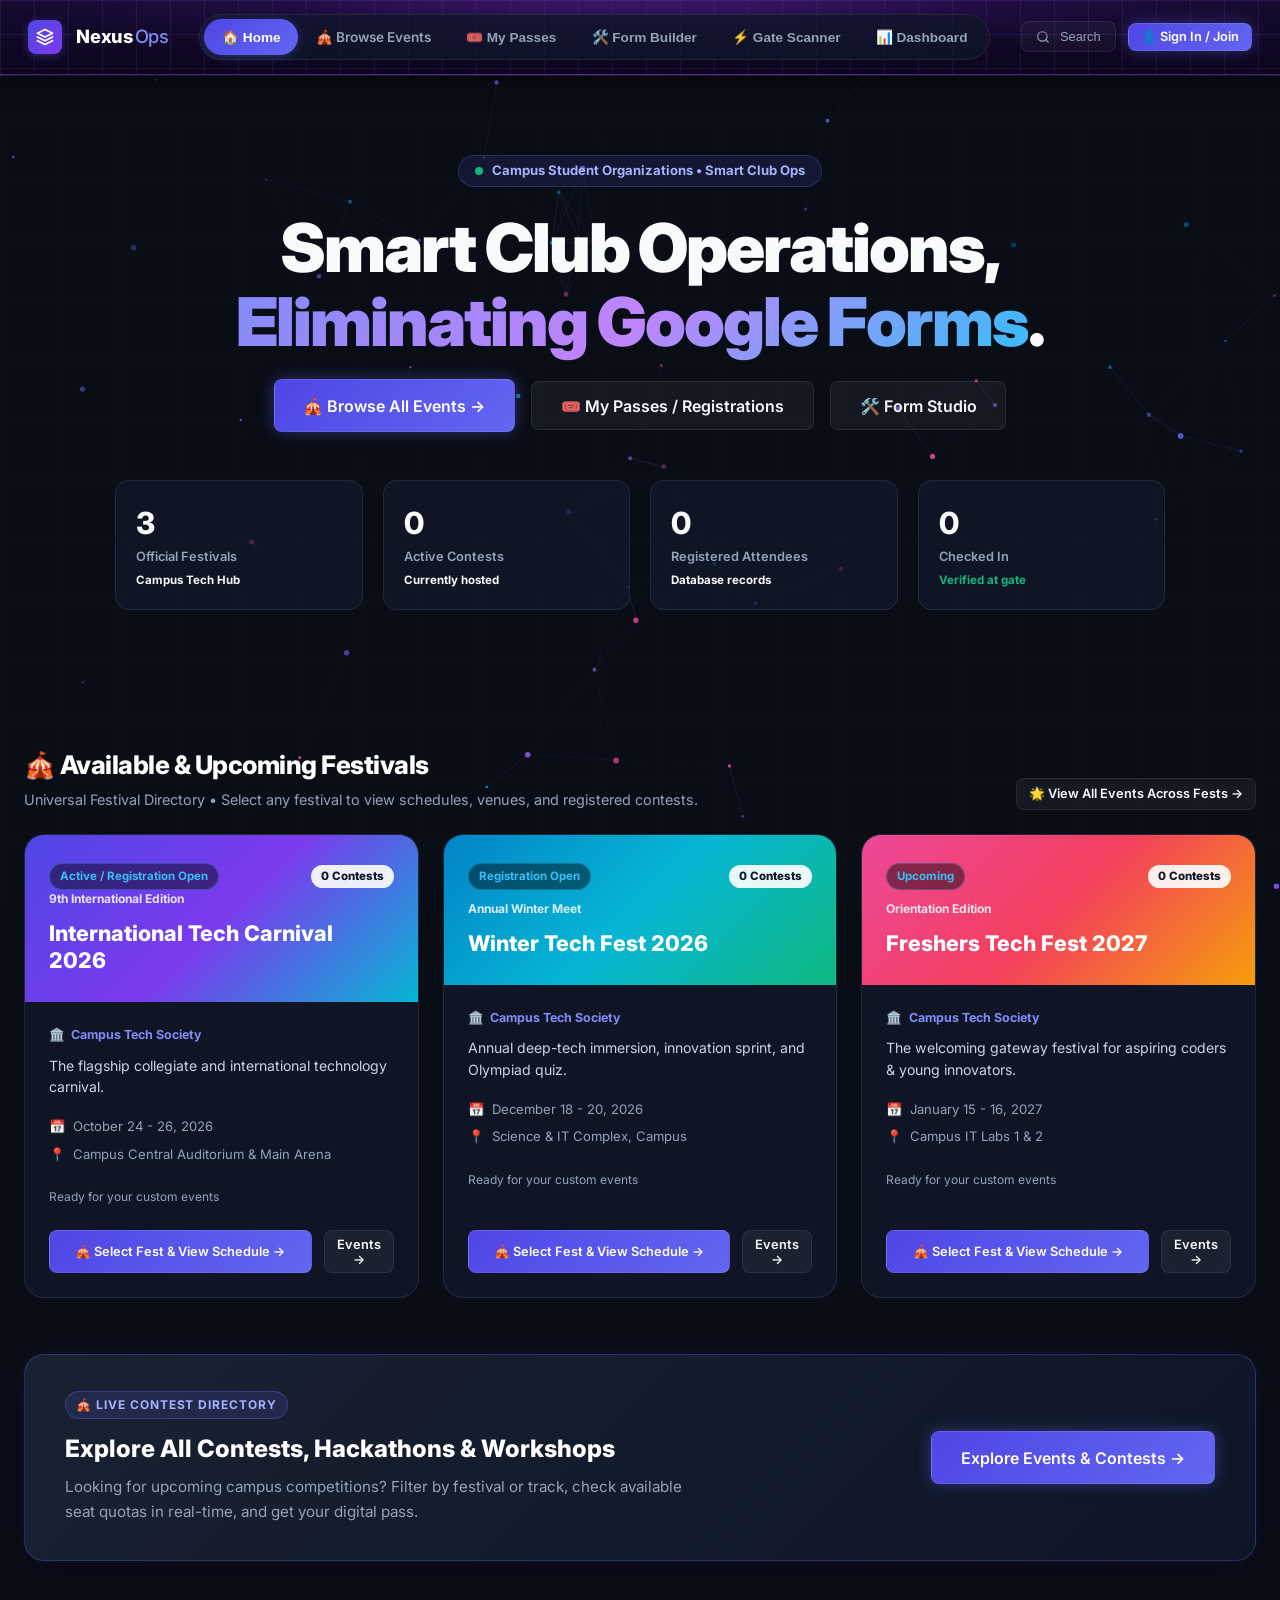
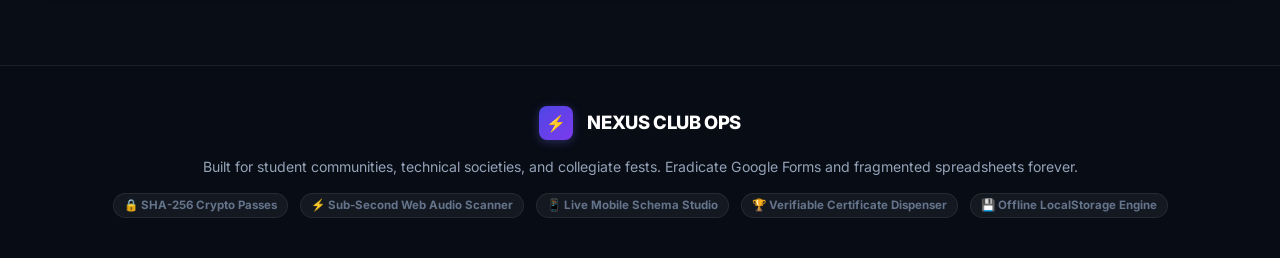
==== commit 04ac1881: "Update only top bar background and glowing border matching reference, reverting button changes" ====
--- a/index.html
+++ b/index.html
@@ -22,46 +22,16 @@
     <!-- Navigation Header -->
     <header class="nav-header">
       <div class="nav-inner">
-        <!-- Left Cluster: More Button & Brand -->
-        <div class="nav-left-cluster">
-          <div class="nav-more-dropdown-wrap">
-            <button class="nav-more-btn" onclick="window.nexusApp.toggleMoreDropdown(event)" title="Quick Menu">
-              <svg width="15" height="15" viewBox="0 0 24 24" fill="none" stroke="currentColor" stroke-width="2.5" stroke-linecap="round" stroke-linejoin="round">
-                <line x1="3" y1="12" x2="21" y2="12"></line>
-                <line x1="3" y1="6" x2="21" y2="6"></line>
-                <line x1="3" y1="18" x2="21" y2="18"></line>
-              </svg>
-              <span>More</span>
-              <span style="font-size: 0.72rem; opacity: 0.8;">▾</span>
-            </button>
-            <div id="navMoreDropdown" class="nav-more-dropdown-menu hidden">
-              <div class="dropdown-header">
-                <span style="font-size: 0.72rem; font-weight: 700; color: #a855f7; text-transform: uppercase; letter-spacing: 0.05em;">Quick Navigation</span>
-              </div>
-              <a href="index.html" class="dropdown-item">🏠 Home Arena</a>
-              <a href="events.html" class="dropdown-item">🎪 All Festivals & Events</a>
-              <button class="dropdown-item" onclick="window.nexusApp.openMyRegistrationsModal(); window.nexusApp.toggleMoreDropdown()">🎟️ My Passes / Registrations</button>
-              <button class="dropdown-item" onclick="window.nexusApp.handleCreateFormClick(); window.nexusApp.toggleMoreDropdown()">🛠️ Form Builder Studio</button>
-              <button class="dropdown-item" onclick="window.nexusApp.switchTab('scanner'); window.nexusApp.toggleMoreDropdown()">⚡ Gate QR Scanner</button>
-              <button class="dropdown-item" onclick="window.nexusApp.switchTab('admin'); window.nexusApp.toggleMoreDropdown()">📊 Operations Dashboard</button>
-              <div class="dropdown-divider"></div>
-              <button class="dropdown-item" onclick="window.nexusApp.toggleCommandPalette(); window.nexusApp.toggleMoreDropdown()">🔍 Command Palette (Ctrl+K)</button>
-            </div>
-          </div>
-
-          <div class="brand-group" onclick="window.nexusApp.switchTab('arena')">
-            <div class="brand-symbol">
-              <svg width="22" height="22" viewBox="0 0 24 24" fill="none" stroke="#ffffff" stroke-width="2.3" stroke-linecap="round" stroke-linejoin="round">
-                <path d="M12 22s8-4 8-10V5l-8-3-8 3v7c0 6 8 10 8 10z"></path>
-                <line x1="12" y1="8" x2="12" y2="12"></line>
-                <line x1="12" y1="16" x2="12.01" y2="16"></line>
-              </svg>
-              <span class="brand-status-dot"></span>
-            </div>
-            <div class="brand-title-wrap">
-              <span class="brand-name">Nexus<span class="brand-accent">Ops</span></span>
-              <span class="brand-subtext">Smart Campus Operations</span>
-            </div>
+        <div class="brand-group" onclick="window.nexusApp.switchTab('arena')">
+          <div class="brand-symbol">
+            <svg width="18" height="18" viewBox="0 0 24 24" fill="none" stroke="currentColor" stroke-width="2.5" stroke-linecap="round" stroke-linejoin="round">
+              <polygon points="12 2 2 7 12 12 22 7 12 2"></polygon>
+              <polyline points="2 17 12 22 22 17"></polyline>
+              <polyline points="2 12 12 17 22 12"></polyline>
+            </svg>
+          </div>
+          <div class="brand-title-wrap">
+            <span class="brand-name">Nexus<span class="brand-accent">Ops</span></span>
           </div>
         </div>
 
@@ -77,7 +47,7 @@
 
         <!-- Right Actions -->
         <div class="nav-actions-right">
-          <button class="search-trigger-btn" onclick="window.nexusApp.toggleCommandPalette()" title="Search (Ctrl+K)">
+          <button class="search-trigger-btn" onclick="window.nexusApp.toggleCommandPalette()" title="Search">
             <svg width="14" height="14" viewBox="0 0 24 24" fill="none" stroke="currentColor" stroke-width="2" stroke-linecap="round" stroke-linejoin="round">
               <circle cx="11" cy="11" r="8"></circle>
               <line x1="21" y1="21" x2="16.65" y2="16.65"></line>
@@ -85,13 +55,7 @@
             <span>Search</span>
           </button>
 
-          <!-- Helpline / Quick Hotline Pill matching reference screenshot -->
-          <a href="tel:999" class="nav-emergency-btn" title="Campus Security & Emergency Hotline">
-            <svg width="13" height="13" viewBox="0 0 24 24" fill="none" stroke="currentColor" stroke-width="2.2" stroke-linecap="round" stroke-linejoin="round">
-              <path d="M22 16.92v3a2 2 0 0 1-2.18 2 19.79 19.79 0 0 1-8.63-3.07 19.5 19.5 0 0 1-6-6 19.79 19.79 0 0 1-3.07-8.67A2 2 0 0 1 4.11 2h3a2 2 0 0 1 2 1.72 12.84 12.84 0 0 0 .7 2.81 2 2 0 0 1-.45 2.11L8.09 9.91a16 16 0 0 0 6 6l1.27-1.27a2 2 0 0 1 2.11-.45 12.84 12.84 0 0 0 2.81.7A2 2 0 0 1 22 16.92z"></path>
-            </svg>
-            <span>999</span>
-          </a>
+
 
           <!-- Authentication Profile & Sign-In Slot -->
           <div id="navAuthSlot"></div>
--- a/styles/main.css
+++ b/styles/main.css
@@ -92,310 +92,127 @@
   -webkit-backdrop-filter: blur(20px);
   border-bottom: 1px solid rgba(168, 85, 247, 0.32);
   box-shadow: 0 4px 28px rgba(0, 0, 0, 0.6), 0 1px 0 rgba(192, 132, 252, 0.22);
-  padding: 0.75rem 1.75rem;
+  padding: 0.85rem 1.75rem;
 }
 
 .nav-inner {
-  max-width: 1440px;
+  max-width: 1400px;
   margin: 0 auto;
   display: flex;
   align-items: center;
   justify-content: space-between;
-  gap: 1.25rem;
-}
-
-.nav-left-cluster {
-  display: flex;
-  align-items: center;
-  gap: 0.85rem;
-}
-
-.nav-more-dropdown-wrap {
-  position: relative;
-}
-
-.nav-more-btn {
-  background: rgba(26, 14, 54, 0.75);
-  border: 1px solid rgba(168, 85, 247, 0.28);
-  color: #f1f5f9;
-  font-size: 0.82rem;
-  font-weight: 600;
-  padding: 0.45rem 0.95rem;
-  border-radius: 999px;
-  display: inline-flex;
-  align-items: center;
-  gap: 0.5rem;
-  cursor: pointer;
-  transition: all 0.2s cubic-bezier(0.16, 1, 0.3, 1);
-  box-shadow: 0 2px 8px rgba(0, 0, 0, 0.25);
-}
-
-.nav-more-btn:hover {
-  background: rgba(43, 23, 85, 0.85);
-  border-color: rgba(192, 132, 252, 0.5);
-  color: #ffffff;
-  transform: translateY(-1px);
-}
-
-.nav-more-dropdown-menu {
-  position: absolute;
-  top: calc(100% + 8px);
-  left: 0;
-  width: 230px;
-  background: #110829;
-  border: 1px solid rgba(168, 85, 247, 0.3);
-  border-radius: var(--radius-md);
-  box-shadow: 0 15px 35px rgba(0, 0, 0, 0.8), 0 0 20px rgba(147, 51, 234, 0.2);
-  padding: 0.5rem;
-  z-index: 150;
-  animation: fadeIn 0.15s ease;
-}
-
-.nav-more-dropdown-menu.hidden {
-  display: none;
+  gap: 1.5rem;
 }
 
 .brand-group {
   display: flex;
   align-items: center;
-  gap: 0.85rem;
+  gap: 0.9rem;
   text-decoration: none;
   color: inherit;
   cursor: pointer;
-  user-select: none;
 }
 
 .brand-symbol {
-  width: 44px;
-  height: 44px;
-  border-radius: 14px;
-  background: linear-gradient(135deg, #00e5ff 0%, #0099ff 55%, #1d4ed8 100%);
+  width: 34px;
+  height: 34px;
+  border-radius: 8px;
+  background: linear-gradient(135deg, #4f46e5, #7c3aed);
   display: flex;
   align-items: center;
   justify-content: center;
   color: #ffffff;
-  position: relative;
-  box-shadow: 0 0 22px rgba(0, 212, 255, 0.45), inset 0 1.5px 2px rgba(255, 255, 255, 0.6);
-  flex-shrink: 0;
-  transition: transform 0.2s cubic-bezier(0.16, 1, 0.3, 1), box-shadow 0.2s;
-}
-
-.brand-symbol:hover {
-  transform: scale(1.05);
-  box-shadow: 0 0 28px rgba(0, 212, 255, 0.65), inset 0 1.5px 2px rgba(255, 255, 255, 0.8);
-}
-
-.brand-status-dot {
-  position: absolute;
-  bottom: -2px;
-  right: -2px;
-  width: 12px;
-  height: 12px;
-  border-radius: 50%;
-  background: #ef4444;
-  border: 2.5px solid #0c061e;
-  box-shadow: 0 0 8px rgba(239, 68, 68, 0.9);
+  box-shadow: 0 2px 10px rgba(99, 102, 241, 0.35);
 }
 
 .brand-title-wrap {
   display: flex;
-  flex-direction: column;
-  justify-content: center;
-  line-height: 1.15;
+  align-items: center;
 }
 
 .brand-name {
   font-weight: 800;
-  font-size: 1.28rem;
+  font-size: 1.15rem;
   letter-spacing: -0.02em;
   color: #ffffff;
-  display: flex;
-  align-items: center;
 }
 
 .brand-accent {
-  color: #00d4ff;
-  font-weight: 800;
+  color: #818cf8;
+  font-weight: 500;
   margin-left: 2px;
-  text-shadow: 0 0 14px rgba(0, 212, 255, 0.45);
-}
-
-.brand-subtext {
-  font-size: 0.68rem;
-  color: rgba(226, 232, 240, 0.72);
-  font-weight: 500;
-  letter-spacing: 0.01em;
-  margin-top: 1px;
+}
+
+.nav-tools-dropdown {
+  position: relative;
+}
+
+.icon-only-btn {
+  padding: 0.45rem 0.6rem;
+  font-size: 0.95rem;
+  display: flex;
+  align-items: center;
+  justify-content: center;
 }
 
 .nav-tabs-bar {
   display: flex;
-  align-items: center;
-  gap: 4px;
-  background: rgba(20, 10, 42, 0.75);
+  background: rgba(15, 23, 42, 0.7);
   padding: 4px;
   border-radius: 999px;
-  border: 1px solid rgba(168, 85, 247, 0.24);
-  box-shadow: inset 0 1px 4px rgba(0, 0, 0, 0.4);
-  backdrop-filter: blur(10px);
+  border: 1px solid var(--border-subtle);
 }
 
 .nav-tab-btn {
   background: transparent;
-  border: 1.5px solid transparent;
-  color: rgba(226, 232, 240, 0.85);
+  border: none;
+  color: var(--text-muted);
   font-weight: 600;
-  font-size: 0.84rem;
-  padding: 0.45rem 1.05rem;
+  font-size: 0.85rem;
+  padding: 0.5rem 1.1rem;
   border-radius: 999px;
   cursor: pointer;
   transition: all 0.2s cubic-bezier(0.16, 1, 0.3, 1);
-  display: inline-flex;
+  display: flex;
   align-items: center;
   gap: 0.45rem;
   text-decoration: none;
-  white-space: nowrap;
 }
 
 .nav-tab-btn:hover {
-  color: #ffffff;
-  background: rgba(255, 255, 255, 0.08);
-  border-color: rgba(168, 85, 247, 0.2);
+  color: var(--text-main);
+  background: rgba(255, 255, 255, 0.05);
 }
 
 .nav-tab-btn.active {
   color: #ffffff;
-  background: rgba(0, 212, 255, 0.12);
-  border: 1.5px solid #00d4ff;
-  box-shadow: 0 0 18px rgba(0, 212, 255, 0.35), inset 0 0 10px rgba(0, 212, 255, 0.16);
-  font-weight: 700;
+  background: linear-gradient(135deg, #4f46e5, #6366f1);
+  box-shadow: 0 2px 10px rgba(99, 102, 241, 0.35);
 }
 
 .nav-actions-right {
   display: flex;
   align-items: center;
-  gap: 0.65rem;
+  gap: 0.75rem;
 }
 
 .search-trigger-btn {
-  background: rgba(26, 14, 54, 0.75);
-  border: 1px solid rgba(168, 85, 247, 0.28);
-  color: rgba(226, 232, 240, 0.85);
-  padding: 0.45rem 1.05rem;
-  border-radius: 999px;
-  font-size: 0.82rem;
-  font-weight: 600;
-  display: inline-flex;
+  background: rgba(255, 255, 255, 0.04);
+  border: 1px solid var(--border-subtle);
+  color: var(--text-muted);
+  padding: 0.45rem 0.9rem;
+  border-radius: var(--radius-sm);
+  font-size: 0.8rem;
+  display: flex;
   align-items: center;
   gap: 0.6rem;
   cursor: pointer;
-  transition: all 0.2s cubic-bezier(0.16, 1, 0.3, 1);
-  box-shadow: 0 2px 8px rgba(0, 0, 0, 0.25);
+  transition: border-color 0.2s;
 }
 
 .search-trigger-btn:hover {
-  border-color: rgba(0, 212, 255, 0.5);
-  background: rgba(43, 23, 85, 0.85);
-  color: #ffffff;
-  box-shadow: 0 0 14px rgba(0, 212, 255, 0.2);
-}
-
-.nav-emergency-btn {
-  background: rgba(239, 68, 68, 0.1);
-  border: 1px solid rgba(239, 68, 68, 0.4);
-  color: #fca5a5;
-  font-size: 0.82rem;
-  font-weight: 700;
-  padding: 0.42rem 0.9rem;
-  border-radius: 999px;
-  display: inline-flex;
-  align-items: center;
-  gap: 0.45rem;
-  cursor: pointer;
-  text-decoration: none;
-  transition: all 0.2s cubic-bezier(0.16, 1, 0.3, 1);
-}
-
-.nav-emergency-btn:hover {
-  background: rgba(239, 68, 68, 0.22);
-  border-color: #ef4444;
-  color: #ffffff;
-  box-shadow: 0 0 14px rgba(239, 68, 68, 0.35);
-  transform: translateY(-1px);
-}
-
-.btn-nav-auth {
-  background: linear-gradient(135deg, #ef4444 0%, #f43f5e 100%);
-  color: #ffffff;
-  font-weight: 700;
-  font-size: 0.82rem;
-  padding: 0.44rem 1.05rem;
-  border-radius: 999px;
-  border: 1px solid rgba(255, 255, 255, 0.15);
-  cursor: pointer;
-  display: inline-flex;
-  align-items: center;
-  gap: 0.45rem;
-  box-shadow: 0 0 16px rgba(239, 68, 68, 0.45);
-  transition: all 0.2s cubic-bezier(0.16, 1, 0.3, 1);
-  text-decoration: none;
-}
-
-.btn-nav-auth:hover {
-  transform: translateY(-1px);
-  box-shadow: 0 0 24px rgba(239, 68, 68, 0.7);
-  background: linear-gradient(135deg, #dc2626 0%, #e11d48 100%);
-}
-
-@media (max-width: 1080px) {
-  .nav-header {
-    padding: 0.65rem 1rem;
-  }
-  .nav-inner {
-    flex-wrap: wrap;
-    gap: 0.75rem;
-  }
-  .nav-tabs-bar {
-    order: 3;
-    width: 100%;
-    overflow-x: auto;
-    justify-content: flex-start;
-    padding: 4px;
-    -webkit-overflow-scrolling: touch;
-    scrollbar-width: none;
-  }
-  .nav-tabs-bar::-webkit-scrollbar {
-    display: none;
-  }
-  .nav-tab-btn {
-    flex-shrink: 0;
-    padding: 0.4rem 0.85rem;
-    font-size: 0.8rem;
-  }
-}
-
-@media (max-width: 600px) {
-  .brand-subtext {
-    display: none;
-  }
-  .search-trigger-btn span {
-    display: none;
-  }
-  .search-trigger-btn {
-    padding: 0.42rem 0.6rem;
-  }
-  .nav-emergency-btn span {
-    display: none;
-  }
-  .nav-emergency-btn {
-    padding: 0.42rem 0.6rem;
-  }
-  .nav-more-btn span:first-of-type {
-    display: none;
-  }
-  .nav-more-btn {
-    padding: 0.42rem 0.6rem;
-  }
+  border-color: rgba(99, 102, 241, 0.4);
+  color: var(--text-main);
 }
 
 .kbd-shortcut {
@@ -3275,40 +3092,34 @@
 }
 
 .nav-user-pill {
-  background: rgba(26, 14, 54, 0.85);
-  border: 1px solid rgba(168, 85, 247, 0.35);
+  background: rgba(15, 23, 42, 0.8);
+  border: 1px solid var(--border-glow);
   color: var(--text-main);
-  padding: 0.28rem 0.75rem 0.28rem 0.32rem;
+  padding: 0.35rem 0.75rem 0.35rem 0.45rem;
   border-radius: 999px;
   display: flex;
   align-items: center;
   gap: 0.6rem;
   cursor: pointer;
-  transition: all 0.2s cubic-bezier(0.16, 1, 0.3, 1);
-  box-shadow: 0 2px 10px rgba(0, 0, 0, 0.3);
+  transition: all 0.2s;
 }
 
 .nav-user-pill:hover {
-  background: rgba(43, 23, 85, 0.95);
-  border-color: rgba(0, 212, 255, 0.6);
-  box-shadow: 0 0 16px rgba(0, 212, 255, 0.25);
+  background: rgba(26, 38, 64, 0.9);
+  border-color: #818cf8;
 }
 
 .user-avatar-small {
-  width: 30px;
-  height: 30px;
+  width: 28px;
+  height: 28px;
   border-radius: 50%;
-  background: linear-gradient(135deg, #00d4ff, #6366f1);
-  border: 2px solid rgba(168, 85, 247, 0.5);
+  background: linear-gradient(135deg, #6366f1, #06b6d4);
   display: flex;
   align-items: center;
   justify-content: center;
   font-weight: 800;
   font-size: 0.82rem;
   color: #ffffff;
-  box-shadow: 0 0 10px rgba(0, 212, 255, 0.3);
-  overflow: hidden;
-  flex-shrink: 0;
 }
 
 .user-info-text {
@@ -3321,7 +3132,6 @@
   font-size: 0.78rem;
   font-weight: 700;
   line-height: 1.1;
-  color: #ffffff;
 }
 
 .user-info-text .user-role-badge {
@@ -3339,11 +3149,11 @@
   position: absolute;
   top: calc(100% + 8px);
   right: 0;
-  width: 230px;
-  background: #110829;
-  border: 1px solid rgba(168, 85, 247, 0.3);
+  width: 220px;
+  background: #0f172a;
+  border: 1px solid var(--border-subtle);
   border-radius: var(--radius-md);
-  box-shadow: 0 15px 35px rgba(0, 0, 0, 0.8), 0 0 20px rgba(147, 51, 234, 0.25);
+  box-shadow: 0 15px 35px rgba(0, 0, 0, 0.8), var(--shadow-glow);
   padding: 0.5rem;
   z-index: 150;
   animation: fadeIn 0.15s ease;
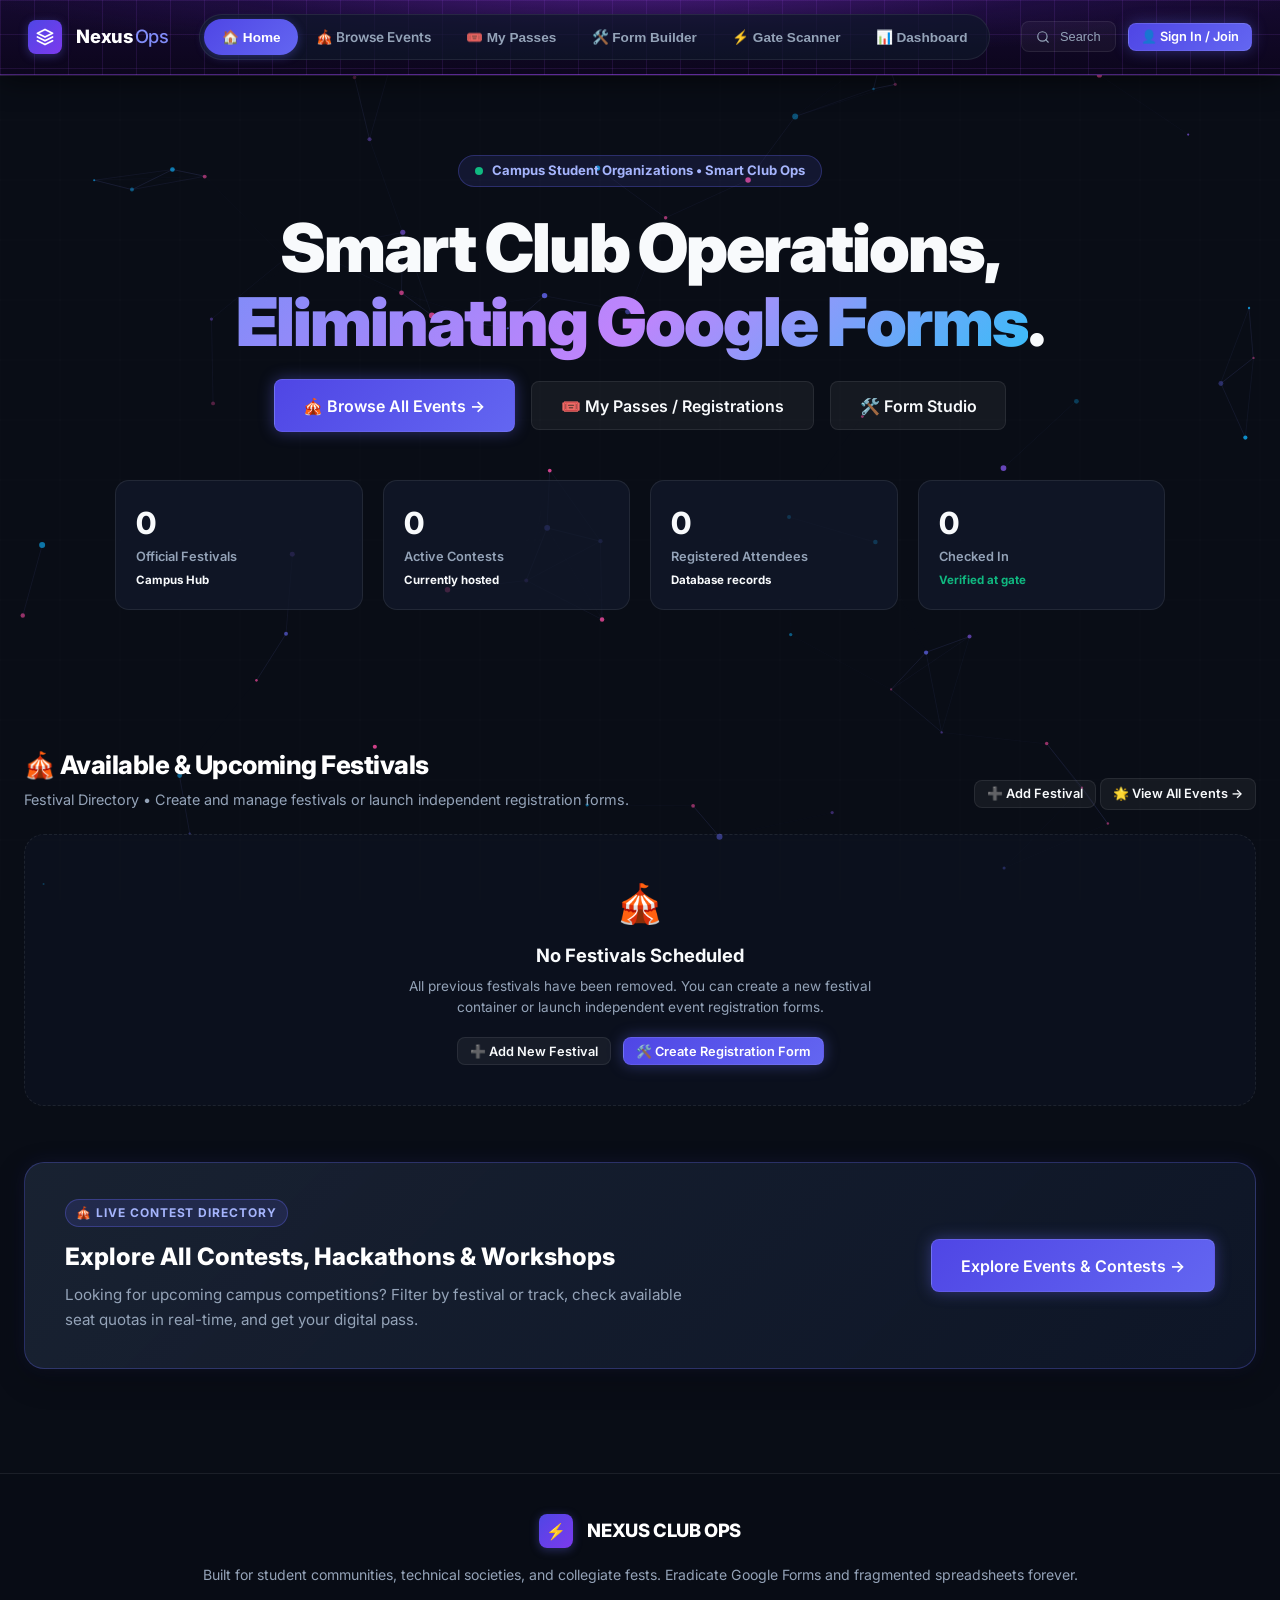
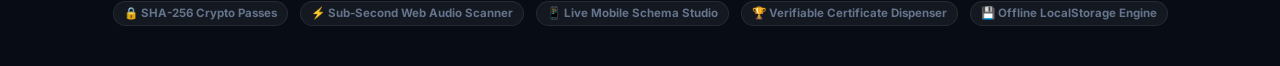
==== commit 95a46195: "Remove all preloaded festivals, set count to 0, and allow manual festival creation" ====
--- a/index.html
+++ b/index.html
@@ -96,9 +96,9 @@
           <!-- Real Dynamic Stats Bar -->
           <div class="hero-telemetry-bar">
             <div class="telemetry-card">
-              <div class="t-number" id="heroStatFests">3</div>
+              <div class="t-number" id="heroStatFests">0</div>
               <div class="t-label">Official Festivals</div>
-              <div class="t-tag text-muted">Campus Tech Hub</div>
+              <div class="t-tag text-muted">Campus Hub</div>
             </div>
             <div class="telemetry-card">
               <div class="t-number" id="heroStatEvents">0</div>
@@ -123,11 +123,14 @@
           <div class="section-head-bar">
             <div class="sh-title-group">
               <h2>🎪 Available & Upcoming Festivals</h2>
-              <p>Universal Festival Directory • Select any festival to view schedules, venues, and registered contests.</p>
+              <p>Festival Directory • Create and manage festivals or launch independent registration forms.</p>
             </div>
             <div class="sh-actions">
+              <button class="btn btn-secondary btn-sm" onclick="window.nexusApp.openCreateFestModal()">
+                ➕ Add Festival
+              </button>
               <a href="events.html" class="btn btn-secondary btn-sm">
-                🌟 View All Events Across Fests &rarr;
+                🌟 View All Events &rarr;
               </a>
             </div>
           </div>
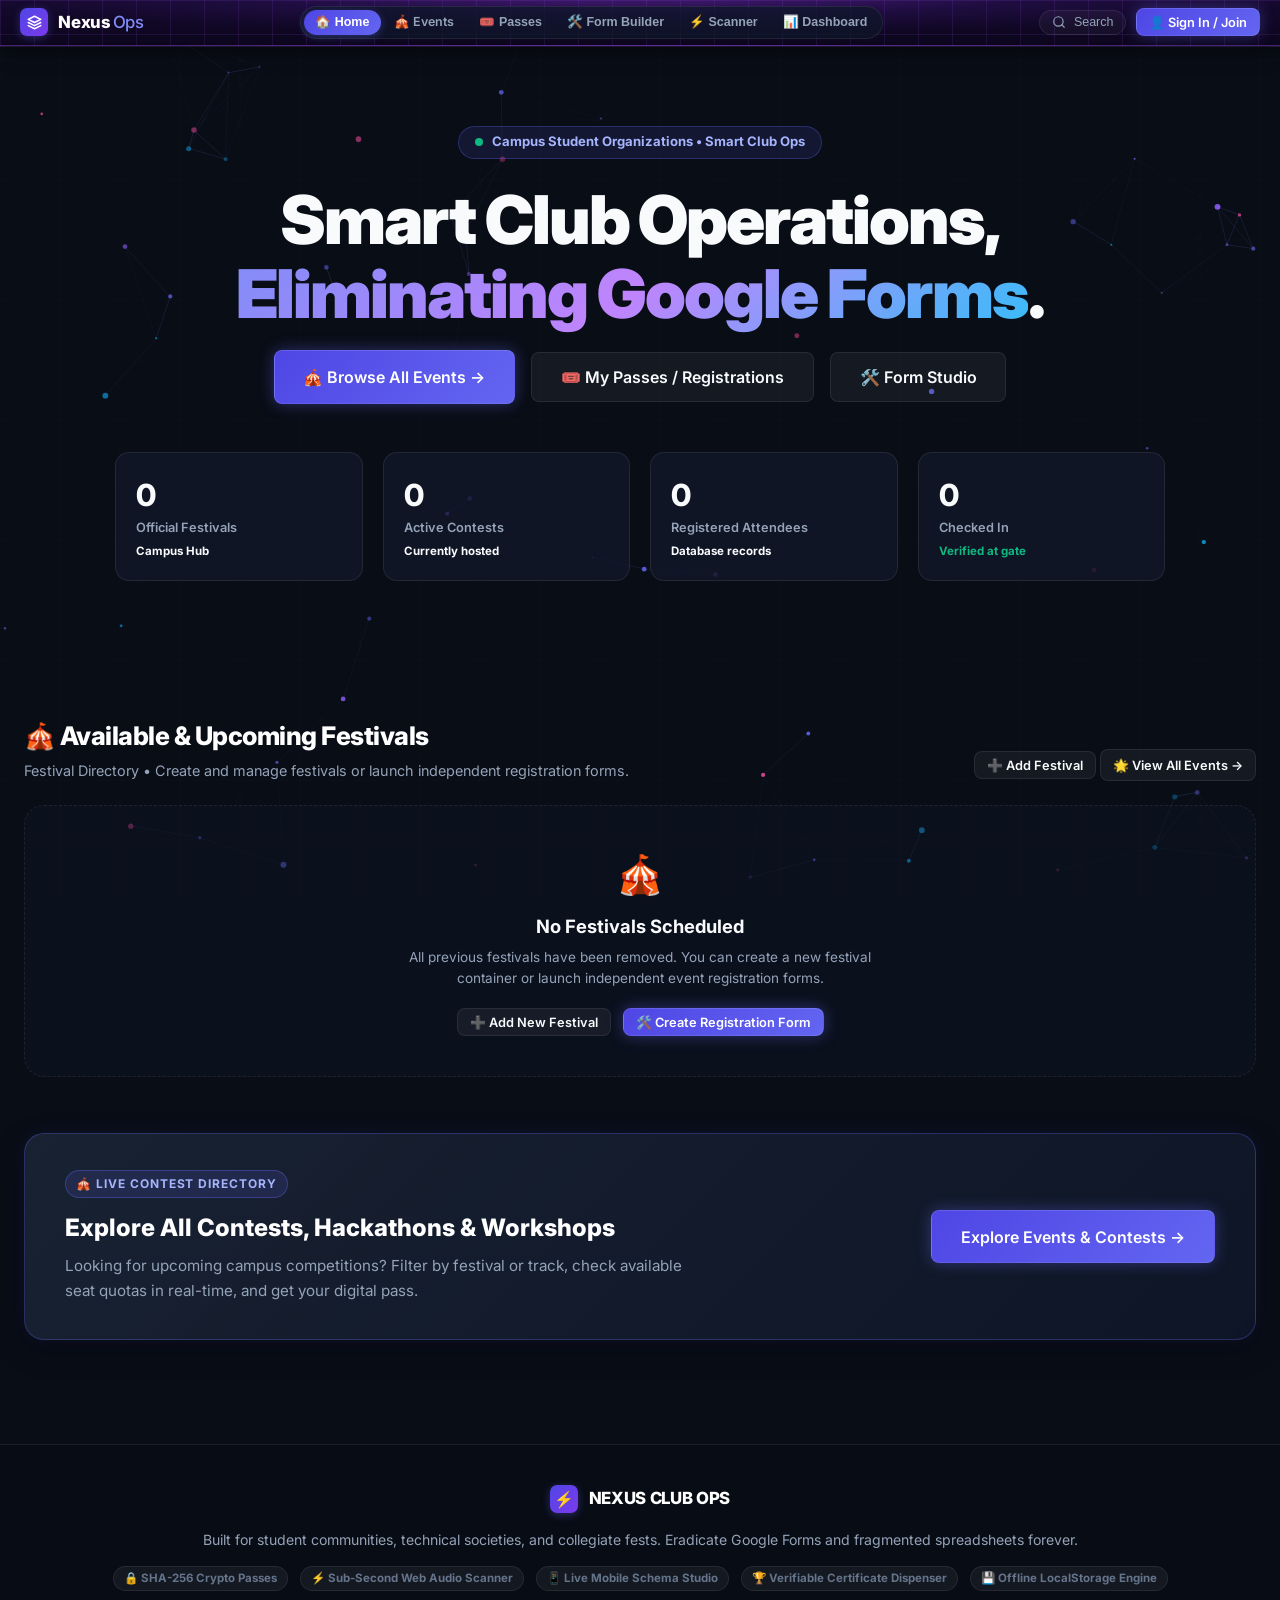
==== commit eb3c7058: "Make navigation bar and tabs compact and slim with single-line labels" ====
--- a/index.html
+++ b/index.html
@@ -38,10 +38,10 @@
         <!-- Mode Navigation Tabs -->
         <nav class="nav-tabs-bar" aria-label="Main Navigation">
           <button class="nav-tab-btn active" data-tab="arena">🏠 Home</button>
-          <a href="events.html" class="nav-tab-btn">🎪 Browse Events</a>
-          <button class="nav-tab-btn" data-tab="myregs" onclick="window.nexusApp.openMyRegistrationsModal()">🎟️ My Passes</button>
+          <a href="events.html" class="nav-tab-btn">🎪 Events</a>
+          <button class="nav-tab-btn" data-tab="myregs" onclick="window.nexusApp.openMyRegistrationsModal()">🎟️ Passes</button>
           <button class="nav-tab-btn" data-tab="studio">🛠️ Form Builder</button>
-          <button class="nav-tab-btn" data-tab="scanner">⚡ Gate Scanner</button>
+          <button class="nav-tab-btn" data-tab="scanner">⚡ Scanner</button>
           <button class="nav-tab-btn" data-tab="admin">📊 Dashboard</button>
         </nav>
 
--- a/styles/main.css
+++ b/styles/main.css
@@ -91,8 +91,8 @@
   backdrop-filter: blur(20px);
   -webkit-backdrop-filter: blur(20px);
   border-bottom: 1px solid rgba(168, 85, 247, 0.32);
-  box-shadow: 0 4px 28px rgba(0, 0, 0, 0.6), 0 1px 0 rgba(192, 132, 252, 0.22);
-  padding: 0.85rem 1.75rem;
+  box-shadow: 0 4px 20px rgba(0, 0, 0, 0.5), 0 1px 0 rgba(192, 132, 252, 0.18);
+  padding: 0.38rem 1.25rem;
 }
 
 .nav-inner {
@@ -101,28 +101,35 @@
   display: flex;
   align-items: center;
   justify-content: space-between;
-  gap: 1.5rem;
+  gap: 1rem;
 }
 
 .brand-group {
   display: flex;
   align-items: center;
-  gap: 0.9rem;
+  gap: 0.65rem;
   text-decoration: none;
   color: inherit;
   cursor: pointer;
+  flex-shrink: 0;
 }
 
 .brand-symbol {
-  width: 34px;
-  height: 34px;
-  border-radius: 8px;
+  width: 28px;
+  height: 28px;
+  border-radius: 7px;
   background: linear-gradient(135deg, #4f46e5, #7c3aed);
   display: flex;
   align-items: center;
   justify-content: center;
   color: #ffffff;
-  box-shadow: 0 2px 10px rgba(99, 102, 241, 0.35);
+  box-shadow: 0 2px 8px rgba(99, 102, 241, 0.35);
+  flex-shrink: 0;
+}
+
+.brand-symbol svg {
+  width: 15px;
+  height: 15px;
 }
 
 .brand-title-wrap {
@@ -132,7 +139,7 @@
 
 .brand-name {
   font-weight: 800;
-  font-size: 1.15rem;
+  font-size: 1.05rem;
   letter-spacing: -0.02em;
   color: #ffffff;
 }
@@ -148,19 +155,22 @@
 }
 
 .icon-only-btn {
-  padding: 0.45rem 0.6rem;
-  font-size: 0.95rem;
+  padding: 0.35rem 0.5rem;
+  font-size: 0.85rem;
   display: flex;
   align-items: center;
   justify-content: center;
 }
 
 .nav-tabs-bar {
-  display: flex;
+  display: inline-flex;
+  align-items: center;
   background: rgba(15, 23, 42, 0.7);
-  padding: 4px;
+  padding: 3px;
   border-radius: 999px;
   border: 1px solid var(--border-subtle);
+  gap: 2px;
+  flex-shrink: 0;
 }
 
 .nav-tab-btn {
@@ -168,15 +178,18 @@
   border: none;
   color: var(--text-muted);
   font-weight: 600;
-  font-size: 0.85rem;
-  padding: 0.5rem 1.1rem;
+  font-size: 0.78rem;
+  padding: 0.3rem 0.72rem;
   border-radius: 999px;
   cursor: pointer;
   transition: all 0.2s cubic-bezier(0.16, 1, 0.3, 1);
-  display: flex;
-  align-items: center;
-  gap: 0.45rem;
+  display: inline-flex;
+  align-items: center;
+  justify-content: center;
+  gap: 0.35rem;
   text-decoration: none;
+  white-space: nowrap;
+  line-height: 1.2;
 }
 
 .nav-tab-btn:hover {
@@ -187,27 +200,29 @@
 .nav-tab-btn.active {
   color: #ffffff;
   background: linear-gradient(135deg, #4f46e5, #6366f1);
-  box-shadow: 0 2px 10px rgba(99, 102, 241, 0.35);
+  box-shadow: 0 2px 8px rgba(99, 102, 241, 0.35);
 }
 
 .nav-actions-right {
   display: flex;
   align-items: center;
-  gap: 0.75rem;
+  gap: 0.6rem;
+  flex-shrink: 0;
 }
 
 .search-trigger-btn {
   background: rgba(255, 255, 255, 0.04);
   border: 1px solid var(--border-subtle);
   color: var(--text-muted);
-  padding: 0.45rem 0.9rem;
-  border-radius: var(--radius-sm);
-  font-size: 0.8rem;
-  display: flex;
-  align-items: center;
-  gap: 0.6rem;
+  padding: 0.3rem 0.75rem;
+  border-radius: 999px;
+  font-size: 0.78rem;
+  display: inline-flex;
+  align-items: center;
+  gap: 0.5rem;
   cursor: pointer;
   transition: border-color 0.2s;
+  white-space: nowrap;
 }
 
 .search-trigger-btn:hover {
@@ -3095,11 +3110,11 @@
   background: rgba(15, 23, 42, 0.8);
   border: 1px solid var(--border-glow);
   color: var(--text-main);
-  padding: 0.35rem 0.75rem 0.35rem 0.45rem;
+  padding: 0.22rem 0.65rem 0.22rem 0.3rem;
   border-radius: 999px;
   display: flex;
   align-items: center;
-  gap: 0.6rem;
+  gap: 0.45rem;
   cursor: pointer;
   transition: all 0.2s;
 }
@@ -3110,15 +3125,15 @@
 }
 
 .user-avatar-small {
-  width: 28px;
-  height: 28px;
+  width: 24px;
+  height: 24px;
   border-radius: 50%;
   background: linear-gradient(135deg, #6366f1, #06b6d4);
   display: flex;
   align-items: center;
   justify-content: center;
   font-weight: 800;
-  font-size: 0.82rem;
+  font-size: 0.75rem;
   color: #ffffff;
 }
 
@@ -3129,13 +3144,17 @@
 }
 
 .user-info-text .user-name {
-  font-size: 0.78rem;
+  font-size: 0.74rem;
   font-weight: 700;
   line-height: 1.1;
+  max-width: 140px;
+  overflow: hidden;
+  text-overflow: ellipsis;
+  white-space: nowrap;
 }
 
 .user-info-text .user-role-badge {
-  font-size: 0.65rem;
+  font-size: 0.62rem;
   color: var(--accent-cyan);
   font-weight: 600;
 }
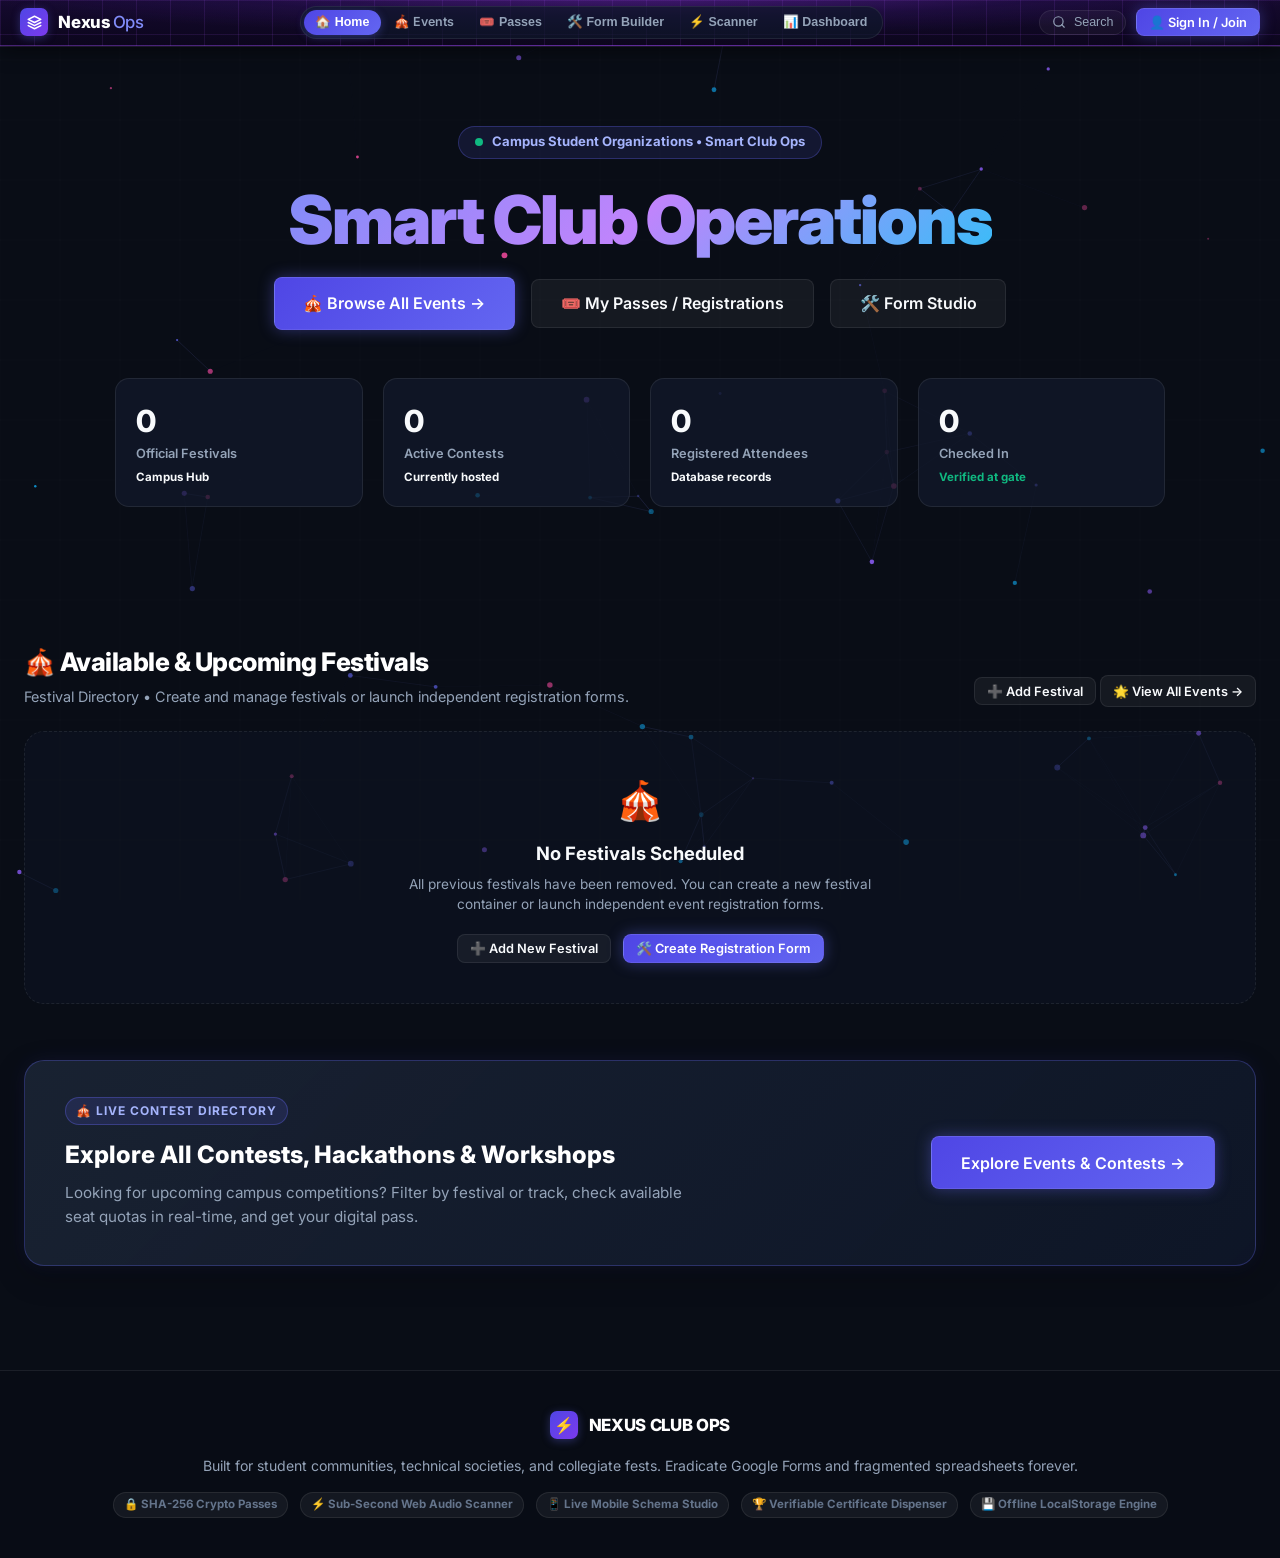
==== commit c9b10641: "Color Smart Club Operations and remove eliminating google forms from hero headline" ====
--- a/index.html
+++ b/index.html
@@ -78,7 +78,7 @@
           </div>
 
           <h1 class="hero-headline">
-            Smart Club Operations, <span class="gradient-text">Eliminating Google Forms</span>.
+            <span class="gradient-text">Smart Club Operations</span>
           </h1>
 
           <div class="hero-cta-row">
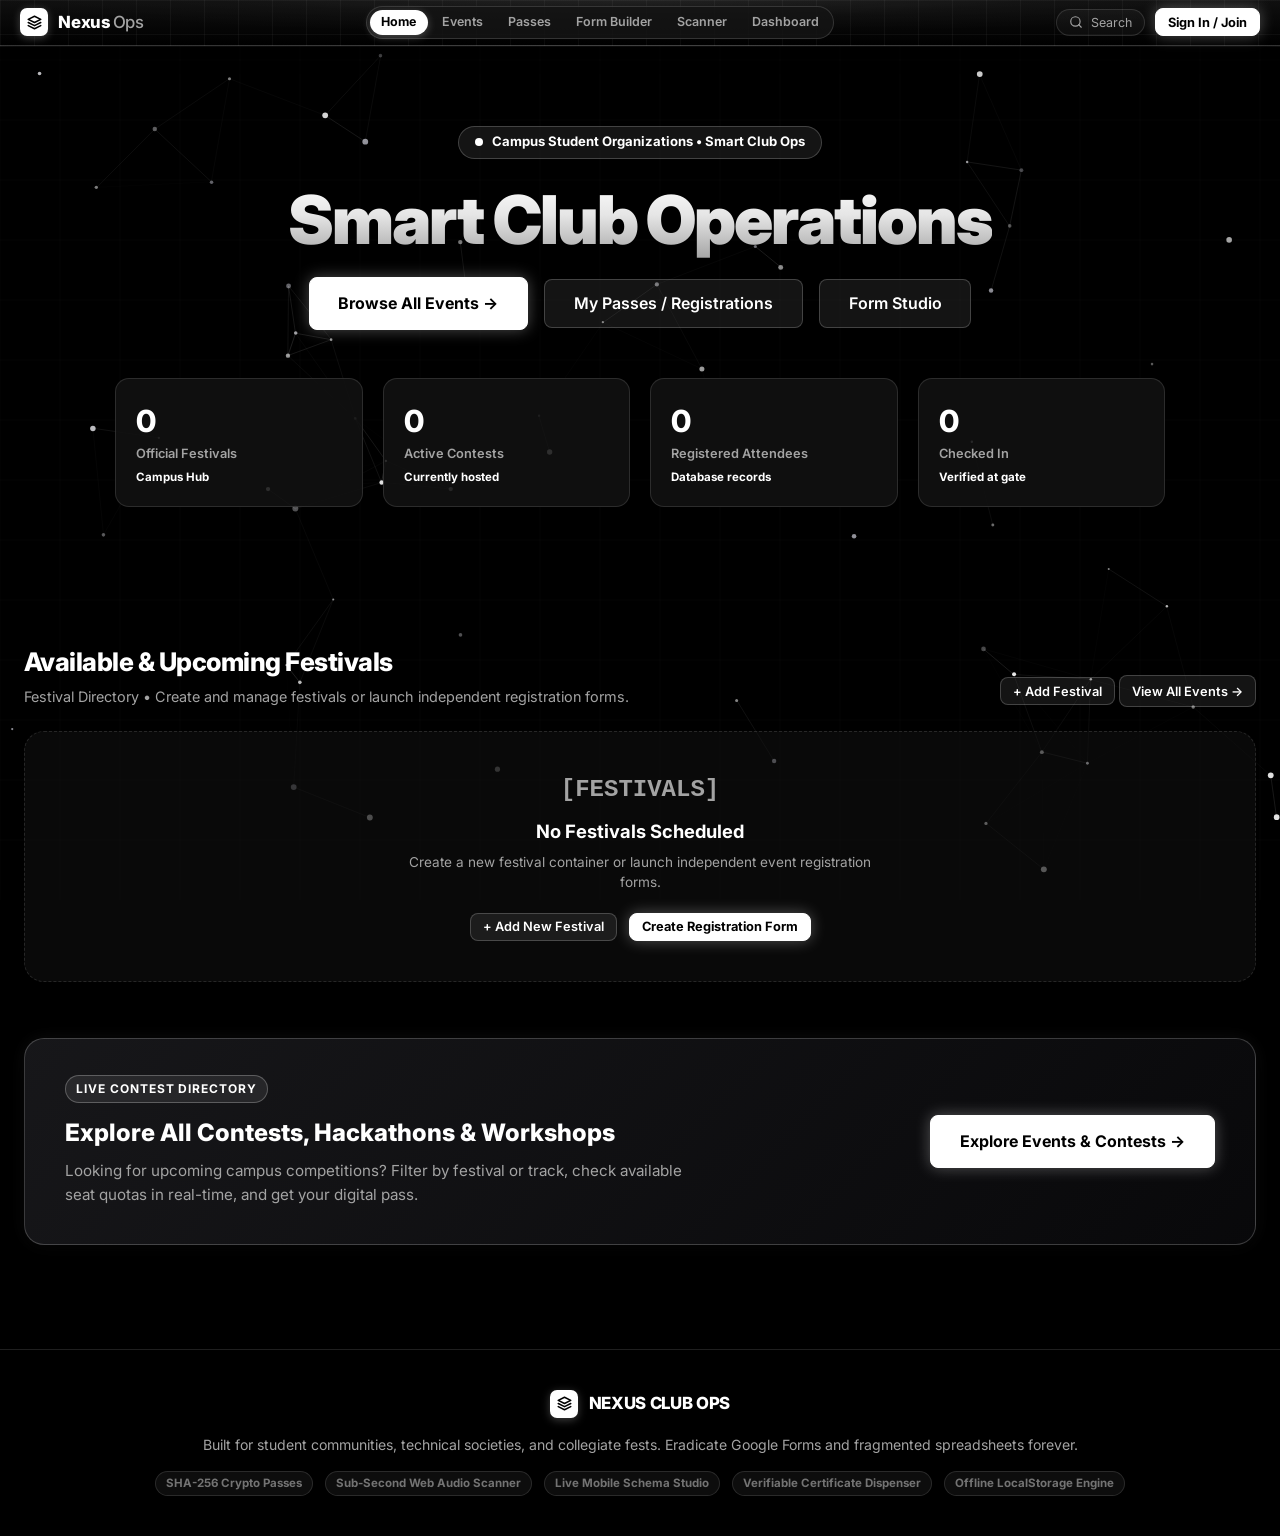
==== commit 5b1b9476: "Remove all emojis across entire application UI and codebase" ====
--- a/index.html
+++ b/index.html
@@ -37,12 +37,12 @@
 
         <!-- Mode Navigation Tabs -->
         <nav class="nav-tabs-bar" aria-label="Main Navigation">
-          <button class="nav-tab-btn active" data-tab="arena">🏠 Home</button>
-          <a href="events.html" class="nav-tab-btn">🎪 Events</a>
-          <button class="nav-tab-btn" data-tab="myregs" onclick="window.nexusApp.openMyRegistrationsModal()">🎟️ Passes</button>
-          <button class="nav-tab-btn" data-tab="studio">🛠️ Form Builder</button>
-          <button class="nav-tab-btn" data-tab="scanner">⚡ Scanner</button>
-          <button class="nav-tab-btn" data-tab="admin">📊 Dashboard</button>
+          <button class="nav-tab-btn active" data-tab="arena">Home</button>
+          <a href="events.html" class="nav-tab-btn">Events</a>
+          <button class="nav-tab-btn" data-tab="myregs" onclick="window.nexusApp.openMyRegistrationsModal()">Passes</button>
+          <button class="nav-tab-btn" data-tab="studio">Form Builder</button>
+          <button class="nav-tab-btn" data-tab="scanner">Scanner</button>
+          <button class="nav-tab-btn" data-tab="admin">Dashboard</button>
         </nav>
 
         <!-- Right Actions -->
@@ -83,13 +83,13 @@
 
           <div class="hero-cta-row">
             <a href="events.html" class="btn btn-primary btn-glow btn-lg">
-              🎪 Browse All Events &rarr;
+              Browse All Events &rarr;
             </a>
             <button class="btn btn-secondary btn-lg" onclick="window.nexusApp.openMyRegistrationsModal()">
-              🎟️ My Passes / Registrations
+              My Passes / Registrations
             </button>
             <button class="btn btn-secondary btn-lg" onclick="window.nexusApp.handleCreateFormClick()">
-              🛠️ Form Studio
+              Form Studio
             </button>
           </div>
 
@@ -122,15 +122,15 @@
         <div class="fests-directory-section" id="festsDirectorySection">
           <div class="section-head-bar">
             <div class="sh-title-group">
-              <h2>🎪 Available & Upcoming Festivals</h2>
+              <h2>Available & Upcoming Festivals</h2>
               <p>Festival Directory • Create and manage festivals or launch independent registration forms.</p>
             </div>
             <div class="sh-actions">
               <button class="btn btn-secondary btn-sm" onclick="window.nexusApp.openCreateFestModal()">
-                ➕ Add Festival
+                + Add Festival
               </button>
               <a href="events.html" class="btn btn-secondary btn-sm">
-                🌟 View All Events &rarr;
+                View All Events &rarr;
               </a>
             </div>
           </div>
@@ -143,7 +143,7 @@
         <!-- Dedicated Event Directory Callout on Landing Page (Hyperlink Button) -->
         <div class="events-cta-banner">
           <div class="ecb-content">
-            <div class="ecb-badge">🎪 Live Contest Directory</div>
+            <div class="ecb-badge">Live Contest Directory</div>
             <h3 class="ecb-title">Explore All Contests, Hackathons & Workshops</h3>
             <p class="ecb-desc">
               Looking for upcoming campus competitions? Filter by festival or track, check available seat quotas in real-time, and get your digital pass.
@@ -163,7 +163,7 @@
       <section id="tabView-studio" class="tab-view-section">
         <div class="studio-header mb-4">
           <h2 class="section-title">
-            🛠️ Form Builder
+            Form Builder
           </h2>
           <p class="section-desc">
             Build custom event registration forms with questions, seat limits, and live mobile preview.
@@ -191,7 +191,7 @@
       <section id="tabView-scanner" class="tab-view-section">
         <div class="scanner-header mb-4">
           <h2 class="section-title">
-            ⚡ Gate Check-in
+            Gate Check-in
           </h2>
           <p class="section-desc">
             Scan attendee QR passes for instant entrance verification and duplicate prevention.
@@ -209,7 +209,7 @@
       <section id="tabView-admin" class="tab-view-section">
         <div class="admin-header mb-4">
           <h2 class="section-title">
-            📊 Event Dashboard
+            Event Dashboard
           </h2>
           <p class="section-desc">
             Live registration numbers, attendee roster, and campus broadcasts.
@@ -230,7 +230,7 @@
     <div id="commandPaletteModal" class="command-palette-modal hidden" onclick="if(event.target===this) window.nexusApp.closeCommandPalette()">
       <div class="command-palette-card">
         <div class="cp-input-wrap">
-          <span class="cp-icon">⚡</span>
+          <span class="cp-icon">&gt;</span>
           <input type="text" id="commandPaletteInput" class="cp-input" placeholder="Type to search events, switch views, or register..."
             oninput="window.nexusApp.renderCommandPaletteItems(this.value)" />
           <span class="kbd-shortcut">ESC</span>
@@ -243,18 +243,24 @@
     <footer class="app-footer">
       <div class="footer-inner">
         <div class="brand-group" onclick="window.nexusApp.switchTab('arena')">
-          <div class="brand-symbol">⚡</div>
+          <div class="brand-symbol">
+            <svg width="18" height="18" viewBox="0 0 24 24" fill="none" stroke="currentColor" stroke-width="2.5" stroke-linecap="round" stroke-linejoin="round">
+              <polygon points="12 2 2 7 12 12 22 7 12 2"></polygon>
+              <polyline points="2 17 12 22 22 17"></polyline>
+              <polyline points="2 12 12 17 22 12"></polyline>
+            </svg>
+          </div>
           <span class="brand-name">NEXUS CLUB OPS</span>
         </div>
         <p class="footer-tagline">
           Built for student communities, technical societies, and collegiate fests. Eradicate Google Forms and fragmented spreadsheets forever.
         </p>
         <div class="footer-badges">
-          <span class="f-badge">🔒 SHA-256 Crypto Passes</span>
-          <span class="f-badge">⚡ Sub-Second Web Audio Scanner</span>
-          <span class="f-badge">📱 Live Mobile Schema Studio</span>
-          <span class="f-badge">🏆 Verifiable Certificate Dispenser</span>
-          <span class="f-badge">💾 Offline LocalStorage Engine</span>
+          <span class="f-badge">SHA-256 Crypto Passes</span>
+          <span class="f-badge">Sub-Second Web Audio Scanner</span>
+          <span class="f-badge">Live Mobile Schema Studio</span>
+          <span class="f-badge">Verifiable Certificate Dispenser</span>
+          <span class="f-badge">Offline LocalStorage Engine</span>
         </div>
       </div>
     </footer>
--- a/styles/main.css
+++ b/styles/main.css
@@ -3,23 +3,24 @@
    ========================================================================== */
 
 :root {
-  --bg-primary: #090d16;
-  --bg-secondary: #0f172a;
-  --bg-card: rgba(18, 26, 44, 0.72);
-  --bg-card-hover: rgba(26, 38, 64, 0.85);
-  --border-subtle: rgba(255, 255, 255, 0.08);
-  --border-glow: rgba(99, 102, 241, 0.35);
-
-  --accent-indigo: #6366f1;
-  --accent-violet: #8b5cf6;
-  --accent-cyan: #06b6d4;
-  --accent-emerald: #10b981;
-  --accent-amber: #f59e0b;
-  --accent-rose: #f43f5e;
-
-  --text-main: #f8fafc;
-  --text-muted: #94a3b8;
-  --text-dim: #64748b;
+  color-scheme: dark;
+  --bg-primary: #000000;
+  --bg-secondary: #0a0a0a;
+  --bg-card: rgba(18, 18, 18, 0.85);
+  --bg-card-hover: rgba(28, 28, 28, 0.95);
+  --border-subtle: rgba(255, 255, 255, 0.12);
+  --border-glow: rgba(255, 255, 255, 0.3);
+
+  --accent-indigo: #ffffff;
+  --accent-violet: #e5e5e5;
+  --accent-cyan: #d4d4d4;
+  --accent-emerald: #ffffff;
+  --accent-amber: #d4d4d4;
+  --accent-rose: #a3a3a3;
+
+  --text-main: #ffffff;
+  --text-muted: #a3a3a3;
+  --text-dim: #737373;
 
   --font-main: 'Inter', -apple-system, BlinkMacSystemFont, 'Segoe UI', Roboto, sans-serif;
   --font-mono: 'JetBrains Mono', 'Fira Code', Menlo, Consolas, monospace;
@@ -29,14 +30,42 @@
   --radius-lg: 20px;
   --radius-xl: 28px;
 
-  --shadow-glow: 0 0 25px rgba(99, 102, 241, 0.25);
-  --shadow-card: 0 10px 30px -10px rgba(0, 0, 0, 0.6);
+  --shadow-glow: 0 0 25px rgba(255, 255, 255, 0.15);
+  --shadow-card: 0 10px 30px -10px rgba(0, 0, 0, 0.85);
 }
 
 *, *::before, *::after {
   box-sizing: border-box;
   margin: 0;
   padding: 0;
+}
+
+input, textarea, select, button {
+  font-family: inherit;
+  color-scheme: dark;
+}
+
+select {
+  color-scheme: dark;
+  background-color: #000000;
+  color: var(--text-main);
+}
+
+option {
+  background-color: #000000;
+  color: #ffffff;
+}
+
+select option {
+  background-color: #000000;
+  color: #ffffff;
+  padding: 6px 10px;
+}
+
+select option:checked,
+select option:hover {
+  background-color: #1e293b;
+  color: #ffffff;
 }
 
 body {
@@ -81,17 +110,17 @@
   position: sticky;
   top: 0;
   z-index: 100;
-  background-color: #0c061e;
+  background-color: #000000;
   background-image: 
-    linear-gradient(to right, rgba(168, 85, 247, 0.12) 1px, transparent 1px),
-    linear-gradient(to bottom, rgba(168, 85, 247, 0.12) 1px, transparent 1px),
-    radial-gradient(ellipse 65% 120% at 50% -20%, rgba(147, 51, 234, 0.42) 0%, rgba(76, 29, 149, 0.18) 50%, transparent 82%),
-    linear-gradient(180deg, rgba(22, 10, 48, 0.96) 0%, rgba(12, 6, 28, 0.98) 100%);
+    linear-gradient(to right, rgba(255, 255, 255, 0.04) 1px, transparent 1px),
+    linear-gradient(to bottom, rgba(255, 255, 255, 0.04) 1px, transparent 1px),
+    radial-gradient(ellipse 65% 120% at 50% -20%, rgba(255, 255, 255, 0.1) 0%, rgba(255, 255, 255, 0.02) 50%, transparent 82%),
+    linear-gradient(180deg, rgba(16, 16, 16, 0.98) 0%, rgba(0, 0, 0, 0.98) 100%);
   background-size: 34px 34px, 34px 34px, 100% 100%, 100% 100%;
   backdrop-filter: blur(20px);
   -webkit-backdrop-filter: blur(20px);
-  border-bottom: 1px solid rgba(168, 85, 247, 0.32);
-  box-shadow: 0 4px 20px rgba(0, 0, 0, 0.5), 0 1px 0 rgba(192, 132, 252, 0.18);
+  border-bottom: 1px solid rgba(255, 255, 255, 0.14);
+  box-shadow: 0 4px 20px rgba(0, 0, 0, 0.7), 0 1px 0 rgba(255, 255, 255, 0.08);
   padding: 0.38rem 1.25rem;
 }
 
@@ -118,12 +147,12 @@
   width: 28px;
   height: 28px;
   border-radius: 7px;
-  background: linear-gradient(135deg, #4f46e5, #7c3aed);
+  background: #ffffff;
   display: flex;
   align-items: center;
   justify-content: center;
-  color: #ffffff;
-  box-shadow: 0 2px 8px rgba(99, 102, 241, 0.35);
+  color: #000000;
+  box-shadow: 0 2px 8px rgba(255, 255, 255, 0.25);
   flex-shrink: 0;
 }
 
@@ -145,7 +174,7 @@
 }
 
 .brand-accent {
-  color: #818cf8;
+  color: #a3a3a3;
   font-weight: 500;
   margin-left: 2px;
 }
@@ -165,10 +194,10 @@
 .nav-tabs-bar {
   display: inline-flex;
   align-items: center;
-  background: rgba(15, 23, 42, 0.7);
+  background: rgba(20, 20, 20, 0.85);
   padding: 3px;
   border-radius: 999px;
-  border: 1px solid var(--border-subtle);
+  border: 1px solid rgba(255, 255, 255, 0.14);
   gap: 2px;
   flex-shrink: 0;
 }
@@ -194,13 +223,14 @@
 
 .nav-tab-btn:hover {
   color: var(--text-main);
-  background: rgba(255, 255, 255, 0.05);
+  background: rgba(255, 255, 255, 0.08);
 }
 
 .nav-tab-btn.active {
-  color: #ffffff;
-  background: linear-gradient(135deg, #4f46e5, #6366f1);
-  box-shadow: 0 2px 8px rgba(99, 102, 241, 0.35);
+  color: #000000;
+  background: #ffffff;
+  box-shadow: 0 2px 8px rgba(255, 255, 255, 0.25);
+  font-weight: 700;
 }
 
 .nav-actions-right {
@@ -226,7 +256,7 @@
 }
 
 .search-trigger-btn:hover {
-  border-color: rgba(99, 102, 241, 0.4);
+  border-color: rgba(255, 255, 255, 0.4);
   color: var(--text-main);
 }
 
@@ -275,33 +305,35 @@
 }
 
 .btn-primary {
-  background: linear-gradient(135deg, #4f46e5, #6366f1);
-  color: #ffffff;
-  border-color: rgba(255, 255, 255, 0.1);
+  background: #ffffff;
+  color: #000000;
+  font-weight: 700;
+  border-color: #ffffff;
 }
 
 .btn-primary:hover {
-  background: linear-gradient(135deg, #4338ca, #4f46e5);
+  background: #e5e5e5;
+  color: #000000;
   transform: translateY(-1px);
 }
 
 .btn-secondary {
-  background: rgba(255, 255, 255, 0.05);
+  background: rgba(255, 255, 255, 0.08);
   color: var(--text-main);
-  border-color: var(--border-subtle);
+  border-color: rgba(255, 255, 255, 0.2);
 }
 
 .btn-secondary:hover {
-  background: rgba(255, 255, 255, 0.09);
-  border-color: rgba(255, 255, 255, 0.2);
+  background: rgba(255, 255, 255, 0.16);
+  border-color: rgba(255, 255, 255, 0.35);
 }
 
 .btn-glow {
-  box-shadow: 0 0 15px rgba(99, 102, 241, 0.4);
+  box-shadow: 0 0 15px rgba(255, 255, 255, 0.3);
 }
 
 .btn-glow:hover {
-  box-shadow: 0 0 25px rgba(99, 102, 241, 0.65);
+  box-shadow: 0 0 25px rgba(255, 255, 255, 0.55);
 }
 
 .btn-sm {
@@ -330,15 +362,15 @@
   width: 8px;
   height: 8px;
   border-radius: 50%;
-  background: #10b981;
-  box-shadow: 0 0 0 0 rgba(16, 185, 129, 0.7);
+  background: #ffffff;
+  box-shadow: 0 0 0 0 rgba(255, 255, 255, 0.7);
   animation: pulseAnim 1.8s infinite;
 }
 
 @keyframes pulseAnim {
-  0% { transform: scale(0.95); box-shadow: 0 0 0 0 rgba(16, 185, 129, 0.7); }
-  70% { transform: scale(1.1); box-shadow: 0 0 0 8px rgba(16, 185, 129, 0); }
-  100% { transform: scale(0.95); box-shadow: 0 0 0 0 rgba(16, 185, 129, 0); }
+  0% { transform: scale(0.95); box-shadow: 0 0 0 0 rgba(255, 255, 255, 0.7); }
+  70% { transform: scale(1.1); box-shadow: 0 0 0 8px rgba(255, 255, 255, 0); }
+  100% { transform: scale(0.95); box-shadow: 0 0 0 0 rgba(255, 255, 255, 0); }
 }
 
 /* ==========================================================================
@@ -382,13 +414,13 @@
   display: inline-flex;
   align-items: center;
   gap: 0.6rem;
-  background: rgba(99, 102, 241, 0.12);
-  border: 1px solid rgba(99, 102, 241, 0.3);
+  background: rgba(255, 255, 255, 0.08);
+  border: 1px solid rgba(255, 255, 255, 0.2);
   padding: 0.35rem 1rem;
   border-radius: 999px;
   font-size: 0.82rem;
   font-weight: 700;
-  color: #a5b4fc;
+  color: #ffffff;
   margin-bottom: 1.5rem;
 }
 
@@ -404,7 +436,7 @@
 }
 
 .gradient-text {
-  background: linear-gradient(135deg, #818cf8 0%, #c084fc 50%, #38bdf8 100%);
+  background: linear-gradient(180deg, #ffffff 0%, #e5e5e5 45%, #a3a3a3 100%);
   -webkit-background-clip: text;
   -webkit-text-fill-color: transparent;
 }
@@ -469,10 +501,10 @@
   margin-top: 0.35rem;
 }
 
-.text-emerald { color: #10b981; }
-.text-cyan { color: #06b6d4; }
-.text-amber { color: #f59e0b; }
-.text-rose { color: #f43f5e; }
+.text-emerald { color: #ffffff; }
+.text-cyan { color: #e5e5e5; }
+.text-amber { color: #d4d4d4; }
+.text-rose { color: #a3a3a3; }
 
 /* ==========================================================================
    EVENT SHOWCASE & CARDS
@@ -512,10 +544,11 @@
 }
 
 .filter-pill.active {
-  background: var(--accent-indigo);
-  color: #ffffff;
-  border-color: var(--accent-indigo);
-  box-shadow: 0 0 12px rgba(99, 102, 241, 0.4);
+  background: #ffffff;
+  color: #000000;
+  border-color: #ffffff;
+  box-shadow: 0 0 12px rgba(255, 255, 255, 0.35);
+  font-weight: 700;
 }
 
 .events-search-input {
@@ -558,7 +591,7 @@
 .event-card:hover {
   transform: translateY(-5px);
   border-color: var(--border-glow);
-  box-shadow: var(--shadow-card), 0 0 20px rgba(99, 102, 241, 0.15);
+  box-shadow: var(--shadow-card), 0 0 20px rgba(255, 255, 255, 0.15);
 }
 
 .event-card-banner {
@@ -568,6 +601,7 @@
   flex-direction: column;
   justify-content: space-between;
   position: relative;
+  background: linear-gradient(135deg, #262626 0%, #171717 50%, #0a0a0a 100%) !important;
 }
 
 .banner-top-row {
@@ -578,19 +612,19 @@
 }
 
 .event-club-badge {
-  background: rgba(0, 0, 0, 0.35);
+  background: rgba(0, 0, 0, 0.55);
   backdrop-filter: blur(6px);
   font-size: 0.72rem;
   font-weight: 700;
   padding: 3px 9px;
   border-radius: 999px;
   color: #ffffff;
-  border: 1px solid rgba(255, 255, 255, 0.2);
+  border: 1px solid rgba(255, 255, 255, 0.25);
 }
 
 .event-tier-badge {
   background: #ffffff;
-  color: #0f172a;
+  color: #000000;
   font-size: 0.7rem;
   font-weight: 800;
   padding: 3px 9px;
@@ -774,7 +808,7 @@
 
 .fb-input {
   width: 100%;
-  background: rgba(15, 23, 42, 0.8);
+  background: rgba(18, 18, 18, 0.85);
   border: 1px solid var(--border-subtle);
   color: var(--text-main);
   padding: 0.6rem 0.85rem;
@@ -811,9 +845,9 @@
 }
 
 .fb-chip {
-  background: rgba(99, 102, 241, 0.15);
-  border: 1px solid rgba(99, 102, 241, 0.3);
-  color: #a5b4fc;
+  background: rgba(255, 255, 255, 0.08);
+  border: 1px solid rgba(255, 255, 255, 0.2);
+  color: #ffffff;
   font-size: 0.76rem;
   font-weight: 700;
   padding: 3px 9px;
@@ -823,8 +857,8 @@
 }
 
 .fb-chip:hover {
-  background: var(--accent-indigo);
-  color: #ffffff;
+  background: #ffffff;
+  color: #000000;
 }
 
 .fb-fields-list {
@@ -834,7 +868,7 @@
 }
 
 .fb-field-card {
-  background: rgba(15, 23, 42, 0.6);
+  background: rgba(18, 18, 18, 0.7);
   border: 1px solid var(--border-subtle);
   border-radius: var(--radius-md);
   padding: 1.2rem;
@@ -862,7 +896,7 @@
 .fb-btn-remove {
   background: transparent;
   border: none;
-  color: var(--accent-rose);
+  color: var(--text-muted);
   font-size: 0.78rem;
   cursor: pointer;
   padding: 2px 6px;
@@ -870,7 +904,8 @@
 }
 
 .fb-btn-remove:hover {
-  background: rgba(244, 63, 94, 0.15);
+  background: rgba(255, 255, 255, 0.12);
+  color: #ffffff;
 }
 
 .fb-row {
@@ -1008,14 +1043,14 @@
 
 .phone-app-header {
   padding: 0.9rem 1.1rem;
-  background: linear-gradient(135deg, #312e81, #1e1b4b);
+  background: linear-gradient(135deg, #18181b, #09090b);
   border-bottom: 1px solid rgba(255, 255, 255, 0.1);
 }
 
 .phone-event-badge {
   font-size: 0.65rem;
   font-weight: 800;
-  color: #38bdf8;
+  color: #ffffff;
   letter-spacing: 0.05em;
 }
 
@@ -1030,7 +1065,7 @@
   display: flex;
   gap: 0.8rem;
   font-size: 0.72rem;
-  color: #c7d2fe;
+  color: #a1a1aa;
 }
 
 .phone-content-scroll {
@@ -1050,8 +1085,8 @@
   display: flex;
   align-items: center;
   gap: 0.6rem;
-  background: rgba(99, 102, 241, 0.1);
-  border: 1px solid rgba(99, 102, 241, 0.25);
+  background: rgba(255, 255, 255, 0.05);
+  border: 1px solid rgba(255, 255, 255, 0.15);
   padding: 0.6rem;
   border-radius: 8px;
   margin-bottom: 1rem;
@@ -1084,7 +1119,7 @@
 }
 
 .phone-field-label .req {
-  color: var(--accent-rose);
+  color: #ffffff;
 }
 
 .phone-input {
@@ -1113,15 +1148,20 @@
 
 .phone-submit-btn {
   width: 100%;
-  background: linear-gradient(135deg, #4f46e5, #6366f1);
-  color: #ffffff;
+  background: #ffffff;
+  color: #000000;
   border: none;
   padding: 0.65rem;
   border-radius: 8px;
-  font-weight: 700;
+  font-weight: 800;
   font-size: 0.82rem;
   cursor: pointer;
   margin-top: 1rem;
+  transition: all 0.2s;
+}
+
+.phone-submit-btn:hover {
+  background: #e4e4e7;
 }
 
 /* ==========================================================================
@@ -1175,7 +1215,7 @@
 }
 
 .scanner-select {
-  background: rgba(15, 23, 42, 0.8);
+  background: rgba(18, 18, 18, 0.85);
   border: 1px solid var(--border-subtle);
   color: var(--text-main);
   padding: 0.35rem 0.7rem;
@@ -1186,11 +1226,11 @@
 .viewfinder-box {
   width: 100%;
   height: 280px;
-  background: #020617;
+  background: #000000;
   border-radius: var(--radius-md);
   position: relative;
   overflow: hidden;
-  border: 2px solid rgba(99, 102, 241, 0.3);
+  border: 2px solid rgba(255, 255, 255, 0.25);
   display: flex;
   align-items: center;
   justify-content: center;
@@ -1202,8 +1242,8 @@
   left: 0;
   width: 100%;
   height: 2px;
-  background: linear-gradient(90deg, transparent, #ef4444, transparent);
-  box-shadow: 0 0 12px #ef4444;
+  background: linear-gradient(90deg, transparent, #ffffff, transparent);
+  box-shadow: 0 0 12px #ffffff;
   animation: laserSweep 2.2s infinite ease-in-out;
   z-index: 5;
 }
@@ -1218,7 +1258,7 @@
   position: absolute;
   width: 25px;
   height: 25px;
-  border-color: #6366f1;
+  border-color: #ffffff;
   border-style: solid;
   z-index: 6;
 }
@@ -1271,7 +1311,7 @@
 
 .scanner-input {
   flex: 1;
-  background: rgba(15, 23, 42, 0.8);
+  background: rgba(18, 18, 18, 0.85);
   border: 1px solid var(--border-subtle);
   color: var(--text-main);
   padding: 0.65rem 0.9rem;
@@ -1309,8 +1349,8 @@
 }
 
 .chip-btn.chip-error {
-  border-color: rgba(244, 63, 94, 0.4);
-  color: #fda4af;
+  border-color: rgba(255, 255, 255, 0.4);
+  color: #ffffff;
 }
 
 /* Result Card */
@@ -1327,18 +1367,21 @@
 }
 
 .result-success {
-  background: rgba(16, 185, 129, 0.1);
-  border-color: rgba(16, 185, 129, 0.4);
+  background: rgba(255, 255, 255, 0.08);
+  border-color: rgba(255, 255, 255, 0.6);
+  color: #ffffff;
 }
 
 .result-warning {
-  background: rgba(245, 158, 11, 0.12);
-  border-color: rgba(245, 158, 11, 0.5);
+  background: rgba(255, 255, 255, 0.05);
+  border-color: rgba(255, 255, 255, 0.35);
+  color: #d4d4d8;
 }
 
 .result-error {
-  background: rgba(244, 63, 94, 0.12);
-  border-color: rgba(244, 63, 94, 0.5);
+  background: rgba(255, 255, 255, 0.03);
+  border-color: rgba(255, 255, 255, 0.25);
+  color: #a1a1aa;
 }
 
 .res-head {
@@ -1386,7 +1429,7 @@
 
 .res-diet-tag {
   font-size: 0.76rem;
-  color: #c7d2fe;
+  color: #d4d4d8;
 }
 
 /* Scanner Right Stats & Log */
@@ -1472,14 +1515,14 @@
   gap: 0.75rem;
   padding: 0.65rem 0.85rem;
   border-radius: var(--radius-sm);
-  background: rgba(15, 23, 42, 0.6);
+  background: rgba(18, 18, 18, 0.65);
   border: 1px solid var(--border-subtle);
   font-size: 0.82rem;
 }
 
-.scanner-log-row.log-success { border-left: 3px solid var(--accent-emerald); }
-.scanner-log-row.log-warning { border-left: 3px solid var(--accent-amber); }
-.scanner-log-row.log-danger { border-left: 3px solid var(--accent-rose); }
+.scanner-log-row.log-success { border-left: 3px solid #ffffff; }
+.scanner-log-row.log-warning { border-left: 3px solid #a1a1aa; }
+.scanner-log-row.log-danger { border-left: 3px solid #71717a; }
 
 .log-info {
   flex: 1;
@@ -1538,10 +1581,10 @@
   font-size: 1.6rem;
 }
 
-.bg-indigo-subtle { background: rgba(99, 102, 241, 0.15); }
-.bg-emerald-subtle { background: rgba(16, 185, 129, 0.15); }
-.bg-cyan-subtle { background: rgba(6, 182, 212, 0.15); }
-.bg-purple-subtle { background: rgba(139, 92, 246, 0.15); }
+.bg-indigo-subtle { background: rgba(255, 255, 255, 0.08); border: 1px solid rgba(255, 255, 255, 0.15); }
+.bg-emerald-subtle { background: rgba(255, 255, 255, 0.06); border: 1px solid rgba(255, 255, 255, 0.15); }
+.bg-cyan-subtle { background: rgba(255, 255, 255, 0.08); border: 1px solid rgba(255, 255, 255, 0.15); }
+.bg-purple-subtle { background: rgba(255, 255, 255, 0.06); border: 1px solid rgba(255, 255, 255, 0.15); }
 
 .kpi-value {
   font-size: 1.9rem;
@@ -1642,7 +1685,7 @@
 }
 
 .admin-input {
-  background: rgba(15, 23, 42, 0.8);
+  background: rgba(18, 18, 18, 0.85);
   border: 1px solid var(--border-subtle);
   color: var(--text-main);
   padding: 0.6rem 0.85rem;
@@ -1664,7 +1707,7 @@
 }
 
 .announcement-pill {
-  background: rgba(15, 23, 42, 0.6);
+  background: rgba(18, 18, 18, 0.65);
   border: 1px solid var(--border-subtle);
   border-radius: var(--radius-sm);
   padding: 0.6rem 0.9rem;
@@ -1726,7 +1769,7 @@
 }
 
 .admin-search-input {
-  background: rgba(15, 23, 42, 0.8);
+  background: rgba(18, 18, 18, 0.85);
   border: 1px solid var(--border-subtle);
   color: var(--text-main);
   padding: 0.45rem 0.85rem;
@@ -1736,7 +1779,7 @@
 }
 
 .admin-select {
-  background: rgba(15, 23, 42, 0.8);
+  background: rgba(18, 18, 18, 0.85);
   border: 1px solid var(--border-subtle);
   color: var(--text-main);
   padding: 0.45rem 0.85rem;
@@ -1781,12 +1824,12 @@
   width: 34px;
   height: 34px;
   border-radius: 50%;
-  background: linear-gradient(135deg, #4f46e5, #06b6d4);
+  background: #ffffff;
   display: flex;
   align-items: center;
   justify-content: center;
-  font-weight: 700;
-  color: #ffffff;
+  font-weight: 800;
+  color: #000000;
 }
 
 .crm-name {
@@ -1800,12 +1843,13 @@
 
 .crm-team {
   font-size: 0.72rem;
-  color: #c7d2fe;
+  color: #a1a1aa;
 }
 
 .crm-ticket-id {
   font-size: 0.8rem;
-  color: #a5b4fc;
+  color: #ffffff;
+  font-family: var(--font-mono);
 }
 
 .badge {
@@ -1817,9 +1861,9 @@
 }
 
 .badge-paid {
-  background: rgba(16, 185, 129, 0.15);
-  color: #34d399;
-  border: 1px solid rgba(16, 185, 129, 0.3);
+  background: rgba(255, 255, 255, 0.14);
+  color: #ffffff;
+  border: 1px solid rgba(255, 255, 255, 0.4);
 }
 
 .badge-neutral {
@@ -1828,13 +1872,13 @@
 }
 
 .badge-checked {
-  background: rgba(16, 185, 129, 0.2);
-  color: #10b981;
+  background: rgba(255, 255, 255, 0.22);
+  color: #ffffff;
 }
 
 .badge-pending {
-  background: rgba(245, 158, 11, 0.15);
-  color: #fbbf24;
+  background: rgba(255, 255, 255, 0.06);
+  color: #a1a1aa;
 }
 
 .crm-actions {
@@ -1866,13 +1910,13 @@
   width: 100%;
   max-width: 380px;
   margin: 0 auto;
-  background: linear-gradient(145deg, #131b2e 0%, #0d1220 100%);
-  border: 1px solid rgba(255, 255, 255, 0.15);
+  background: linear-gradient(145deg, #18181b 0%, #09090b 100%);
+  border: 1px solid rgba(255, 255, 255, 0.2);
   border-radius: 24px;
   padding: 1.75rem;
   position: relative;
   overflow: hidden;
-  box-shadow: 0 25px 50px -12px rgba(0, 0, 0, 0.8), 0 0 30px rgba(99, 102, 241, 0.25);
+  box-shadow: 0 25px 50px -12px rgba(0, 0, 0, 0.9), 0 0 30px rgba(255, 255, 255, 0.08);
 }
 
 .hologram-sheen {
@@ -1884,10 +1928,10 @@
   background: linear-gradient(
     45deg,
     transparent 20%,
-    rgba(255, 255, 255, 0.04) 30%,
-    rgba(236, 72, 153, 0.08) 45%,
-    rgba(6, 182, 212, 0.08) 55%,
-    rgba(255, 255, 255, 0.04) 70%,
+    rgba(255, 255, 255, 0.03) 30%,
+    rgba(255, 255, 255, 0.1) 45%,
+    rgba(255, 255, 255, 0.06) 55%,
+    rgba(255, 255, 255, 0.03) 70%,
     transparent 80%
   );
   transform: rotate(25deg);
@@ -1917,7 +1961,7 @@
   font-size: 0.65rem;
   font-weight: 800;
   background: #ffffff;
-  color: #0f172a;
+  color: #000000;
   padding: 2px 7px;
   border-radius: 999px;
 }
@@ -1936,8 +1980,8 @@
   font-weight: 800;
   padding: 2px 8px;
   border-radius: 4px;
-  background: linear-gradient(135deg, #f59e0b, #ef4444);
-  color: #ffffff;
+  background: #ffffff;
+  color: #000000;
 }
 
 .badge-event-title {
@@ -1955,7 +1999,7 @@
 }
 
 .badge-team-name span {
-  color: var(--accent-cyan);
+  color: #ffffff;
   font-weight: 700;
 }
 
@@ -1974,13 +2018,13 @@
   width: 44px;
   height: 44px;
   border-radius: 50%;
-  background: linear-gradient(135deg, #6366f1, #a855f7);
+  background: #ffffff;
   display: flex;
   align-items: center;
   justify-content: center;
   font-size: 1.25rem;
-  font-weight: 800;
-  color: #ffffff;
+  font-weight: 900;
+  color: #000000;
 }
 
 .badge-attendee-name {
@@ -2033,7 +2077,7 @@
 .badge-qr-label {
   font-size: 0.58rem;
   font-weight: 800;
-  color: #0f172a;
+  color: #000000;
   margin-top: 3px;
   letter-spacing: 0.04em;
 }
@@ -2113,7 +2157,7 @@
 .modal-backdrop {
   position: fixed;
   top: 0; left: 0; right: 0; bottom: 0;
-  background: rgba(4, 7, 15, 0.85);
+  background: rgba(0, 0, 0, 0.88);
   backdrop-filter: blur(12px);
   -webkit-backdrop-filter: blur(12px);
   z-index: 1000;
@@ -2125,7 +2169,7 @@
 }
 
 .modal-dialog {
-  background: #0f172a;
+  background: #0a0a0a;
   border: 1px solid var(--border-subtle);
   border-radius: var(--radius-xl);
   width: 100%;
@@ -2245,8 +2289,8 @@
 }
 
 .smart-features-card {
-  background: rgba(99, 102, 241, 0.08);
-  border: 1px solid rgba(99, 102, 241, 0.25);
+  background: rgba(255, 255, 255, 0.04);
+  border: 1px solid rgba(255, 255, 255, 0.15);
   border-radius: var(--radius-md);
   padding: 1.25rem;
 }
@@ -2284,8 +2328,8 @@
 }
 
 .step-node.active {
-  color: var(--accent-indigo);
-  border-color: var(--accent-indigo);
+  color: #ffffff;
+  border-color: #ffffff;
 }
 
 .step-indicator {
@@ -2323,10 +2367,11 @@
 }
 
 .form-label .req {
-  color: var(--accent-rose);
-}
-
-.form-input {
+  color: #ffffff;
+}
+
+.form-input,
+.form-textarea {
   width: 100%;
   background: rgba(255, 255, 255, 0.05);
   border: 1px solid var(--border-subtle);
@@ -2335,11 +2380,27 @@
   border-radius: var(--radius-sm);
   font-family: inherit;
   font-size: 0.88rem;
-}
-
-.form-input:focus {
+  transition: border-color 0.2s ease, background-color 0.2s ease, box-shadow 0.2s ease;
+}
+
+.form-textarea {
+  min-height: 72px;
+  resize: vertical;
+  line-height: 1.5;
+}
+
+.form-input:focus,
+.form-textarea:focus {
   outline: none;
-  border-color: var(--accent-indigo);
+  border-color: #ffffff;
+  background: rgba(255, 255, 255, 0.08);
+  box-shadow: 0 0 0 3px rgba(255, 255, 255, 0.2);
+}
+
+.form-input::placeholder,
+.form-textarea::placeholder {
+  color: var(--text-dim);
+  opacity: 0.8;
 }
 
 .form-radios {
@@ -2416,7 +2477,7 @@
 
 .pm-qr-placeholder {
   background: #ffffff;
-  color: #0f172a;
+  color: #000000;
   padding: 1.5rem;
   border-radius: var(--radius-md);
   display: flex;
@@ -2521,7 +2582,7 @@
 .cert-modal-backdrop {
   position: fixed;
   top: 0; left: 0; right: 0; bottom: 0;
-  background: rgba(4, 7, 15, 0.9);
+  background: rgba(0, 0, 0, 0.9);
   backdrop-filter: blur(14px);
   -webkit-backdrop-filter: blur(14px);
   z-index: 1000;
@@ -2545,8 +2606,8 @@
 }
 
 .cert-frame {
-  background: #fbfbfe;
-  color: #0f172a;
+  background: #ffffff;
+  color: #000000;
   padding: 2.5rem;
   border-radius: 12px;
   box-shadow: 0 25px 60px rgba(0, 0, 0, 0.8);
@@ -2554,7 +2615,7 @@
 }
 
 .cert-inner-border {
-  border: 4px double #4338ca;
+  border: 4px double #18181b;
   padding: 2.25rem;
   position: relative;
 }
@@ -2563,7 +2624,7 @@
   position: absolute;
   width: 18px;
   height: 18px;
-  border-color: #4338ca;
+  border-color: #18181b;
   border-style: solid;
 }
 
@@ -2586,14 +2647,14 @@
   font-size: 0.75rem;
   font-weight: 800;
   letter-spacing: 0.12em;
-  color: #4338ca;
+  color: #000000;
   text-transform: uppercase;
 }
 
 .cert-main-title {
   font-size: 2.2rem;
   font-weight: 900;
-  color: #1e1b4b;
+  color: #000000;
   margin: 0.25rem 0;
   font-family: serif;
 }
@@ -2620,9 +2681,9 @@
 .cert-recipient-name {
   font-size: 2.4rem;
   font-weight: 900;
-  color: #1e1b4b;
+  color: #000000;
   font-family: serif;
-  border-bottom: 2px solid #c7d2fe;
+  border-bottom: 2px solid #27272a;
   display: inline-block;
   padding: 0 2rem 0.35rem;
   margin-bottom: 1rem;
@@ -2655,7 +2716,7 @@
   border-top: 1px solid #94a3b8;
   padding-top: 0.4rem;
   min-width: 170px;
-  color: #0f172a;
+  color: #000000;
 }
 
 .cert-sign-role {
@@ -2696,7 +2757,7 @@
 .command-palette-modal {
   position: fixed;
   top: 0; left: 0; right: 0; bottom: 0;
-  background: rgba(4, 7, 15, 0.85);
+  background: rgba(0, 0, 0, 0.88);
   backdrop-filter: blur(12px);
   -webkit-backdrop-filter: blur(12px);
   z-index: 1200;
@@ -2713,7 +2774,7 @@
 .command-palette-card {
   width: 100%;
   max-width: 580px;
-  background: #0f172a;
+  background: #0a0a0a;
   border: 1px solid var(--border-glow);
   border-radius: var(--radius-lg);
   box-shadow: 0 25px 50px rgba(0, 0, 0, 0.9), var(--shadow-glow);
@@ -2759,7 +2820,7 @@
 }
 
 .cp-item:hover {
-  background: rgba(99, 102, 241, 0.15);
+  background: rgba(255, 255, 255, 0.08);
 }
 
 .cp-type {
@@ -2768,7 +2829,7 @@
   background: rgba(255, 255, 255, 0.08);
   padding: 2px 6px;
   border-radius: 4px;
-  color: #a5b4fc;
+  color: #ffffff;
 }
 
 .cp-title {
@@ -2784,7 +2845,7 @@
   position: fixed;
   bottom: 2rem;
   right: 2rem;
-  background: #0f172a;
+  background: #0a0a0a;
   border: 1px solid var(--border-glow);
   border-radius: var(--radius-md);
   padding: 1rem 1.25rem;
@@ -2823,7 +2884,7 @@
 
 .app-footer {
   border-top: 1px solid var(--border-subtle);
-  background: rgba(9, 13, 22, 0.9);
+  background: #000000;
   padding: 2.5rem 1.5rem;
   margin-top: auto;
   text-align: center;
@@ -2906,7 +2967,7 @@
 
 .auth-tabs {
   display: flex;
-  background: rgba(15, 23, 42, 0.8);
+  background: rgba(18, 18, 18, 0.85);
   border: 1px solid var(--border-subtle);
   border-radius: 999px;
   padding: 3px;
@@ -2926,9 +2987,9 @@
 }
 
 .auth-tab-btn.active {
-  background: var(--accent-indigo);
-  color: #ffffff;
-  box-shadow: 0 2px 10px rgba(99, 102, 241, 0.35);
+  background: #ffffff;
+  color: #000000;
+  box-shadow: 0 2px 10px rgba(255, 255, 255, 0.2);
 }
 
 .auth-dialog-body {
@@ -3089,7 +3150,7 @@
 .link-btn {
   background: transparent;
   border: none;
-  color: #818cf8;
+  color: #ffffff;
   font-weight: 700;
   cursor: pointer;
   text-decoration: underline;
@@ -3098,7 +3159,7 @@
 }
 
 .link-btn:hover {
-  color: #c7d2fe;
+  color: #d4d4d8;
 }
 
 /* Nav User Pill & Dropdown Menu */
@@ -3107,8 +3168,8 @@
 }
 
 .nav-user-pill {
-  background: rgba(15, 23, 42, 0.8);
-  border: 1px solid var(--border-glow);
+  background: rgba(255, 255, 255, 0.06);
+  border: 1px solid var(--border-subtle);
   color: var(--text-main);
   padding: 0.22rem 0.65rem 0.22rem 0.3rem;
   border-radius: 999px;
@@ -3120,21 +3181,21 @@
 }
 
 .nav-user-pill:hover {
-  background: rgba(26, 38, 64, 0.9);
-  border-color: #818cf8;
+  background: rgba(255, 255, 255, 0.12);
+  border-color: rgba(255, 255, 255, 0.4);
 }
 
 .user-avatar-small {
   width: 24px;
   height: 24px;
   border-radius: 50%;
-  background: linear-gradient(135deg, #6366f1, #06b6d4);
+  background: #ffffff;
   display: flex;
   align-items: center;
   justify-content: center;
   font-weight: 800;
   font-size: 0.75rem;
-  color: #ffffff;
+  color: #000000;
 }
 
 .user-info-text {
@@ -3169,7 +3230,7 @@
   top: calc(100% + 8px);
   right: 0;
   width: 220px;
-  background: #0f172a;
+  background: #0a0a0a;
   border: 1px solid var(--border-subtle);
   border-radius: var(--radius-md);
   box-shadow: 0 15px 35px rgba(0, 0, 0, 0.8), var(--shadow-glow);
@@ -3198,7 +3259,7 @@
 
 .dd-roll {
   font-size: 0.68rem;
-  color: #818cf8;
+  color: #a1a1aa;
   font-family: var(--font-mono);
   margin-top: 2px;
 }
@@ -3231,11 +3292,12 @@
 }
 
 .dropdown-item.text-danger {
-  color: var(--accent-rose);
+  color: #a1a1aa;
 }
 
 .dropdown-item.text-danger:hover {
-  background: rgba(244, 63, 94, 0.12);
+  background: rgba(255, 255, 255, 0.1);
+  color: #ffffff;
 }
 
 
@@ -3309,7 +3371,7 @@
 
 .gform-req-notice {
   font-size: 0.78rem;
-  color: #f87171;
+  color: #d4d4d8;
   margin-top: 0.75rem;
 }
 
@@ -3325,8 +3387,8 @@
 }
 
 .gform-card:focus-within {
-  border-color: rgba(99, 102, 241, 0.6);
-  box-shadow: 0 4px 20px rgba(99, 102, 241, 0.15);
+  border-color: rgba(255, 255, 255, 0.4);
+  box-shadow: 0 4px 20px rgba(255, 255, 255, 0.08);
 }
 
 .gform-card-header-flex {
@@ -3346,7 +3408,7 @@
 }
 
 .gform-question-title .req {
-  color: #ef4444;
+  color: #ffffff;
   margin-left: 2px;
 }
 
@@ -3361,13 +3423,27 @@
   font-size: 0.9rem;
   font-family: inherit;
   transition: all 0.2s;
+  color-scheme: dark;
+}
+
+select.gform-input,
+.gform-select {
+  background-color: #000000;
+  color: #ffffff;
+  cursor: pointer;
+}
+
+.gform-input option,
+.gform-select option {
+  background-color: #000000;
+  color: #ffffff;
 }
 
 .gform-input:focus {
   outline: none;
   background: rgba(255, 255, 255, 0.07);
-  border-color: var(--accent-indigo);
-  box-shadow: 0 0 0 2px rgba(99, 102, 241, 0.25);
+  border-color: #ffffff;
+  box-shadow: 0 0 0 2px rgba(255, 255, 255, 0.2);
 }
 
 /* Radios */
@@ -3390,7 +3466,7 @@
 .gform-radio-option input[type="radio"] {
   width: 18px;
   height: 18px;
-  accent-color: var(--accent-indigo);
+  accent-color: #ffffff;
   cursor: pointer;
 }
 
@@ -3410,7 +3486,7 @@
 .btn-text-action {
   background: transparent;
   border: none;
-  color: #818cf8;
+  color: #ffffff;
   font-weight: 700;
   font-size: 0.8rem;
   cursor: pointer;
@@ -3419,8 +3495,8 @@
 }
 
 .btn-text-action:hover {
-  background: rgba(99, 102, 241, 0.15);
-  color: #c7d2fe;
+  background: rgba(255, 255, 255, 0.1);
+  color: #ffffff;
 }
 
 /* Action Card (Submit, Clear, Cancel) */
@@ -3507,132 +3583,80 @@
 
 .fests-grid {
   display: grid;
-  grid-template-columns: repeat(auto-fit, minmax(360px, 1fr));
-  gap: 1.5rem;
+  grid-template-columns: repeat(auto-fill, minmax(360px, 1fr));
+  gap: 1.75rem;
+}
+
+@media (max-width: 480px) {
+  .fests-grid {
+    grid-template-columns: 1fr;
+  }
 }
 
 .fest-card {
-  background: var(--bg-card);
-  border: 1px solid var(--border-subtle);
-  border-radius: var(--radius-lg);
+  max-width: 440px;
+  width: 100%;
+}
+
+.fest-card.fest-card-selected {
+  border-color: #ffffff !important;
+  box-shadow: 0 0 0 2px rgba(255, 255, 255, 0.4), 0 12px 30px rgba(0, 0, 0, 0.7);
+}
+
+.fest-tagline-clamped {
+  display: -webkit-box;
+  -webkit-line-clamp: 2;
+  -webkit-box-orient: vertical;
   overflow: hidden;
-  transition: all 0.3s cubic-bezier(0.16, 1, 0.3, 1);
-  display: flex;
-  flex-direction: column;
-  position: relative;
-}
-
-.fest-card:hover {
-  transform: translateY(-4px);
-  border-color: rgba(99, 102, 241, 0.4);
-  box-shadow: 0 12px 30px rgba(0, 0, 0, 0.4), 0 0 25px rgba(99, 102, 241, 0.15);
-}
-
-.fest-card-banner {
-  padding: 1.75rem 1.5rem;
-  position: relative;
-  min-height: 150px;
-  display: flex;
-  flex-direction: column;
-  justify-content: space-between;
-}
-
-.fest-badge-top {
-  display: flex;
-  align-items: center;
-  justify-content: space-between;
-  gap: 0.5rem;
-}
-
-.fest-status-pill {
-  background: rgba(0, 0, 0, 0.45);
-  backdrop-filter: blur(8px);
+  text-overflow: ellipsis;
+}
+
+.fest-show-more-btn {
+  background: none;
+  border: none;
+  color: #ffffff;
+  font-size: 0.76rem;
+  font-weight: 700;
+  cursor: pointer;
+  padding: 0;
+  margin-top: 0.25rem;
+  display: inline-flex;
+  align-items: center;
+  gap: 0.25rem;
+  transition: color 0.2s ease;
+  text-decoration: underline;
+}
+
+.fest-show-more-btn:hover {
+  color: #d4d4d4;
+}
+
+.fest-events-pills {
+  display: flex;
+  flex-wrap: wrap;
+  gap: 0.35rem;
+}
+
+.fest-event-mini-pill {
+  background: rgba(255, 255, 255, 0.08);
+  border: 1px solid rgba(255, 255, 255, 0.2);
   font-size: 0.72rem;
-  font-weight: 700;
-  padding: 4px 10px;
-  border-radius: 999px;
-  color: #38bdf8;
-  border: 1px solid rgba(56, 189, 248, 0.3);
-}
-
-.fest-events-count {
-  background: rgba(255, 255, 255, 0.9);
-  color: #0f172a;
-  font-size: 0.72rem;
-  font-weight: 800;
-  padding: 3px 10px;
-  border-radius: 999px;
-}
-
-.fest-card-title {
-  font-size: 1.35rem;
-  font-weight: 800;
-  color: #ffffff;
-  line-height: 1.25;
-  margin-top: 0.75rem;
-}
-
-.fest-card-body {
-  padding: 1.5rem;
-  display: flex;
-  flex-direction: column;
-  flex: 1;
-  justify-content: space-between;
-}
-
-.fest-org-tag {
-  display: flex;
-  align-items: center;
-  gap: 0.4rem;
-  font-size: 0.78rem;
-  font-weight: 700;
-  color: #818cf8;
-  margin-bottom: 0.6rem;
-}
-
-.fest-tagline {
-  font-size: 0.88rem;
-  color: #cbd5e1;
-  line-height: 1.5;
-  margin-bottom: 1.25rem;
-}
-
-.fest-meta-list {
-  display: flex;
-  flex-direction: column;
-  gap: 0.5rem;
-  margin-bottom: 1.5rem;
-  font-size: 0.82rem;
-  color: var(--text-muted);
-}
-
-.fest-meta-item {
-  display: flex;
-  align-items: center;
-  gap: 0.5rem;
-}
-
-.fest-events-pills {
-  display: flex;
-  flex-wrap: wrap;
-  gap: 0.4rem;
-  margin-bottom: 1.5rem;
-}
-
-.fest-event-mini-pill {
-  background: rgba(255, 255, 255, 0.04);
-  border: 1px solid var(--border-subtle);
-  font-size: 0.73rem;
   font-weight: 600;
-  padding: 3px 8px;
+  padding: 2px 7px;
   border-radius: 6px;
-  color: #94a3b8;
-}
-
-.fest-card-actions {
-  display: flex;
-  gap: 0.75rem;
-  margin-top: auto;
+  color: #ffffff;
+}
+
+.btn-outline-danger {
+  background: rgba(255, 255, 255, 0.05);
+  border: 1px solid rgba(255, 255, 255, 0.2);
+  color: #ffffff;
+}
+
+.btn-outline-danger:hover {
+  background: #ffffff;
+  border-color: #ffffff;
+  color: #000000;
 }
 
 /* Event Card Deadline Pill */
@@ -3642,9 +3666,9 @@
   gap: 0.35rem;
   font-size: 0.74rem;
   font-weight: 600;
-  color: #fbbf24;
-  background: rgba(245, 158, 11, 0.1);
-  border: 1px solid rgba(245, 158, 11, 0.25);
+  color: #ffffff;
+  background: rgba(255, 255, 255, 0.08);
+  border: 1px solid rgba(255, 255, 255, 0.2);
   padding: 2px 8px;
   border-radius: 4px;
 }
@@ -3753,7 +3777,7 @@
 }
 
 .my-reg-card:hover {
-  border-color: rgba(99, 102, 241, 0.3);
+  border-color: rgba(255, 255, 255, 0.3);
 }
 
 .my-reg-header {
@@ -3772,7 +3796,7 @@
 
 .my-reg-fest {
   font-size: 0.75rem;
-  color: #818cf8;
+  color: #ffffff;
   font-weight: 600;
 }
 
@@ -3806,7 +3830,7 @@
    ========================================================================== */
 
 .admin-status-dropdown {
-  background: rgba(15, 23, 42, 0.8);
+  background: rgba(18, 18, 18, 0.85);
   border: 1px solid var(--border-subtle);
   color: #ffffff;
   padding: 4px 8px;
@@ -3823,51 +3847,56 @@
 }
 
 .status-approved {
-  border-color: rgba(16, 185, 129, 0.4);
-  color: #34d399;
+  border-color: rgba(255, 255, 255, 0.4);
+  color: #ffffff;
+  background: rgba(255, 255, 255, 0.08);
 }
 
 .status-pending {
-  border-color: rgba(245, 158, 11, 0.4);
-  color: #fbbf24;
+  border-color: rgba(212, 212, 216, 0.35);
+  color: #d4d4d8;
+  background: rgba(255, 255, 255, 0.04);
 }
 
 .status-waitlisted {
-  border-color: rgba(56, 189, 248, 0.4);
-  color: #38bdf8;
+  border-color: rgba(161, 161, 170, 0.35);
+  color: #a1a1aa;
+  background: rgba(255, 255, 255, 0.04);
 }
 
 .status-checked-in {
-  border-color: rgba(99, 102, 241, 0.5);
-  color: #818cf8;
+  border-color: rgba(255, 255, 255, 0.6);
+  color: #ffffff;
+  background: rgba(255, 255, 255, 0.14);
 }
 
 .status-cancelled {
-  border-color: rgba(239, 68, 68, 0.4);
-  color: #f87171;
+  border-color: rgba(115, 115, 115, 0.35);
+  color: #737373;
+  background: rgba(255, 255, 255, 0.02);
 }
 
 .btn-danger {
-  background: rgba(239, 68, 68, 0.15);
-  color: #f87171;
-  border-color: rgba(239, 68, 68, 0.35);
-}
+  background: rgba(255, 255, 255, 0.06);
+  color: #ffffff;
+  border-color: rgba(255, 255, 255, 0.2);
+}
+
 .btn-danger:hover {
-  background: rgba(239, 68, 68, 0.25);
-  border-color: rgba(239, 68, 68, 0.6);
-  color: #fca5a5;
-}
-
+  background: #ffffff;
+  color: #000000;
+  border-color: #ffffff;
+}
 .badge-cancelled {
-  background: rgba(239, 68, 68, 0.15);
-  color: #f87171;
-  border: 1px solid rgba(239, 68, 68, 0.35);
+  background: rgba(255, 255, 255, 0.05);
+  color: #737373;
+  border: 1px solid rgba(115, 115, 115, 0.35);
 }
 
 .badge-active {
-  background: rgba(16, 185, 129, 0.15);
-  color: #34d399;
-  border: 1px solid rgba(16, 185, 129, 0.35);
+  background: rgba(255, 255, 255, 0.14);
+  color: #ffffff;
+  border: 1px solid rgba(255, 255, 255, 0.5);
 }
 
 /* ==========================================================================
@@ -3879,9 +3908,9 @@
   align-items: center;
   justify-content: space-between;
   gap: 2rem;
-  background: linear-gradient(135deg, rgba(30, 41, 59, 0.75) 0%, rgba(15, 23, 42, 0.85) 100%);
-  border: 1px solid rgba(99, 102, 241, 0.3);
-  box-shadow: 0 10px 30px rgba(0, 0, 0, 0.25), 0 0 20px rgba(99, 102, 241, 0.1);
+  background: linear-gradient(135deg, rgba(24, 24, 27, 0.95) 0%, rgba(9, 9, 11, 0.95) 100%);
+  border: 1px solid rgba(255, 255, 255, 0.2);
+  box-shadow: 0 10px 30px rgba(0, 0, 0, 0.8), 0 0 20px rgba(255, 255, 255, 0.06);
   border-radius: var(--radius-lg);
   padding: 2.25rem 2.5rem;
   margin-top: 2.5rem;
@@ -3904,9 +3933,9 @@
   letter-spacing: 0.08em;
   padding: 4px 10px;
   border-radius: 999px;
-  background: rgba(99, 102, 241, 0.15);
-  border: 1px solid rgba(99, 102, 241, 0.35);
-  color: #a5b4fc;
+  background: rgba(255, 255, 255, 0.08);
+  border: 1px solid rgba(255, 255, 255, 0.25);
+  color: #ffffff;
   margin-bottom: 0.75rem;
 }
 
@@ -3951,9 +3980,9 @@
   font-weight: 700;
   padding: 6px 14px;
   border-radius: 999px;
-  background: rgba(99, 102, 241, 0.15);
-  border: 1px solid rgba(99, 102, 241, 0.35);
-  color: #a5b4fc;
+  background: rgba(255, 255, 255, 0.08);
+  border: 1px solid rgba(255, 255, 255, 0.25);
+  color: #ffffff;
   margin-bottom: 1rem;
 }
 
@@ -3988,10 +4017,10 @@
 .google-modal-dialog {
   max-width: 460px;
   width: 100%;
-  background: #0f172a;
-  border: 1px solid rgba(255, 255, 255, 0.12);
+  background: #09090b;
+  border: 1px solid rgba(255, 255, 255, 0.15);
   border-radius: var(--radius-lg);
-  box-shadow: 0 25px 60px rgba(0, 0, 0, 0.8), 0 0 30px rgba(66, 133, 244, 0.15);
+  box-shadow: 0 25px 60px rgba(0, 0, 0, 0.9), 0 0 30px rgba(255, 255, 255, 0.08);
   overflow: hidden;
   position: relative;
 }
@@ -4058,8 +4087,8 @@
 }
 
 .google-account-item:hover {
-  background: rgba(66, 133, 244, 0.12);
-  border-color: rgba(66, 133, 244, 0.4);
+  background: rgba(255, 255, 255, 0.08);
+  border-color: rgba(255, 255, 255, 0.35);
   transform: translateY(-1px);
 }
 
@@ -4067,12 +4096,12 @@
   width: 42px;
   height: 42px;
   border-radius: 50%;
-  background: linear-gradient(135deg, #4285f4, #34a853);
+  background: #ffffff;
   display: flex;
   align-items: center;
   justify-content: center;
   font-weight: 800;
-  color: #ffffff;
+  color: #000000;
   font-size: 1.1rem;
   overflow: hidden;
   flex-shrink: 0;
@@ -4119,8 +4148,8 @@
 }
 
 .google-acc-del:hover {
-  color: #f87171;
-  background: rgba(239, 68, 68, 0.15);
+  color: #ffffff;
+  background: rgba(255, 255, 255, 0.15);
 }
 
 .google-avatar-picker-wrap {
@@ -4134,7 +4163,7 @@
   width: 58px;
   height: 58px;
   border-radius: 50%;
-  background: linear-gradient(135deg, #6366f1, #06b6d4);
+  background: #18181b;
   display: flex;
   align-items: center;
   justify-content: center;
@@ -4142,7 +4171,7 @@
   color: #ffffff;
   overflow: hidden;
   flex-shrink: 0;
-  border: 2px solid rgba(255, 255, 255, 0.15);
+  border: 2px solid rgba(255, 255, 255, 0.25);
 }
 
 .google-avatar-preview img {
@@ -4187,8 +4216,8 @@
 }
 
 .btn-emoji-pick:hover {
-  background: rgba(99, 102, 241, 0.25);
-  border-color: #818cf8;
+  background: rgba(255, 255, 255, 0.15);
+  border-color: #ffffff;
   transform: scale(1.15);
 }
 
@@ -4203,8 +4232,8 @@
 }
 
 .btn-emoji-pick-sm:hover {
-  background: rgba(99, 102, 241, 0.25);
-  border-color: #818cf8;
+  background: rgba(255, 255, 255, 0.15);
+  border-color: #ffffff;
   transform: scale(1.15);
 }
 
@@ -4216,7 +4245,7 @@
   background: var(--bg-card);
   backdrop-filter: blur(14px);
   -webkit-backdrop-filter: blur(14px);
-  border: 1px solid rgba(99, 102, 241, 0.25);
+  border: 1px solid rgba(255, 255, 255, 0.2);
   border-radius: var(--radius-lg);
   padding: 1.75rem 2rem;
   margin-bottom: 2rem;
@@ -4229,14 +4258,14 @@
 }
 
 @keyframes pulseBorder {
-  0% { box-shadow: 0 0 0 0 rgba(99, 102, 241, 0.6); }
-  50% { box-shadow: 0 0 25px 8px rgba(99, 102, 241, 0.6); }
-  100% { box-shadow: 0 0 0 0 rgba(99, 102, 241, 0); }
+  0% { box-shadow: 0 0 0 0 rgba(255, 255, 255, 0.6); }
+  50% { box-shadow: 0 0 25px 8px rgba(255, 255, 255, 0.6); }
+  100% { box-shadow: 0 0 0 0 rgba(255, 255, 255, 0); }
 }
 
 .unauth-profile-card {
   border-style: dashed;
-  background: rgba(15, 23, 42, 0.5);
+  background: rgba(18, 18, 18, 0.6);
 }
 
 .unauth-profile-inner {
@@ -4252,8 +4281,8 @@
   width: 58px;
   height: 58px;
   border-radius: 50%;
-  background: rgba(99, 102, 241, 0.12);
-  border: 1px solid rgba(99, 102, 241, 0.3);
+  background: rgba(255, 255, 255, 0.08);
+  border: 1px solid rgba(255, 255, 255, 0.2);
   display: flex;
   align-items: center;
   justify-content: center;
@@ -4286,9 +4315,9 @@
   letter-spacing: 0.08em;
   padding: 3px 10px;
   border-radius: 999px;
-  background: rgba(99, 102, 241, 0.12);
-  border: 1px solid rgba(99, 102, 241, 0.3);
-  color: #a5b4fc;
+  background: rgba(255, 255, 255, 0.08);
+  border: 1px solid rgba(255, 255, 255, 0.25);
+  color: #ffffff;
   margin-bottom: 0.45rem;
 }
 
@@ -4307,9 +4336,9 @@
 .sync-status-tag {
   font-size: 0.75rem;
   font-weight: 700;
-  color: #34d399;
-  background: rgba(16, 185, 129, 0.1);
-  border: 1px solid rgba(16, 185, 129, 0.25);
+  color: #ffffff;
+  background: rgba(255, 255, 255, 0.12);
+  border: 1px solid rgba(255, 255, 255, 0.35);
   padding: 4px 10px;
   border-radius: 999px;
 }
@@ -4332,7 +4361,7 @@
   flex-direction: column;
   align-items: center;
   text-align: center;
-  background: rgba(15, 23, 42, 0.4);
+  background: rgba(18, 18, 18, 0.5);
   padding: 1.5rem 1rem;
   border-radius: var(--radius-md);
   border: 1px solid var(--border-subtle);
@@ -4342,16 +4371,16 @@
   width: 96px;
   height: 96px;
   border-radius: 50%;
-  background: linear-gradient(135deg, #6366f1, #06b6d4);
+  background: #ffffff;
   display: flex;
   align-items: center;
   justify-content: center;
-  font-weight: 800;
-  color: #ffffff;
+  font-weight: 900;
+  color: #000000;
   overflow: hidden;
   margin-bottom: 0.75rem;
-  border: 3px solid rgba(99, 102, 241, 0.4);
-  box-shadow: 0 0 20px rgba(99, 102, 241, 0.25);
+  border: 3px solid rgba(255, 255, 255, 0.3);
+  box-shadow: 0 0 20px rgba(255, 255, 255, 0.1);
 }
 
 .profile-avatar-preview-box img {
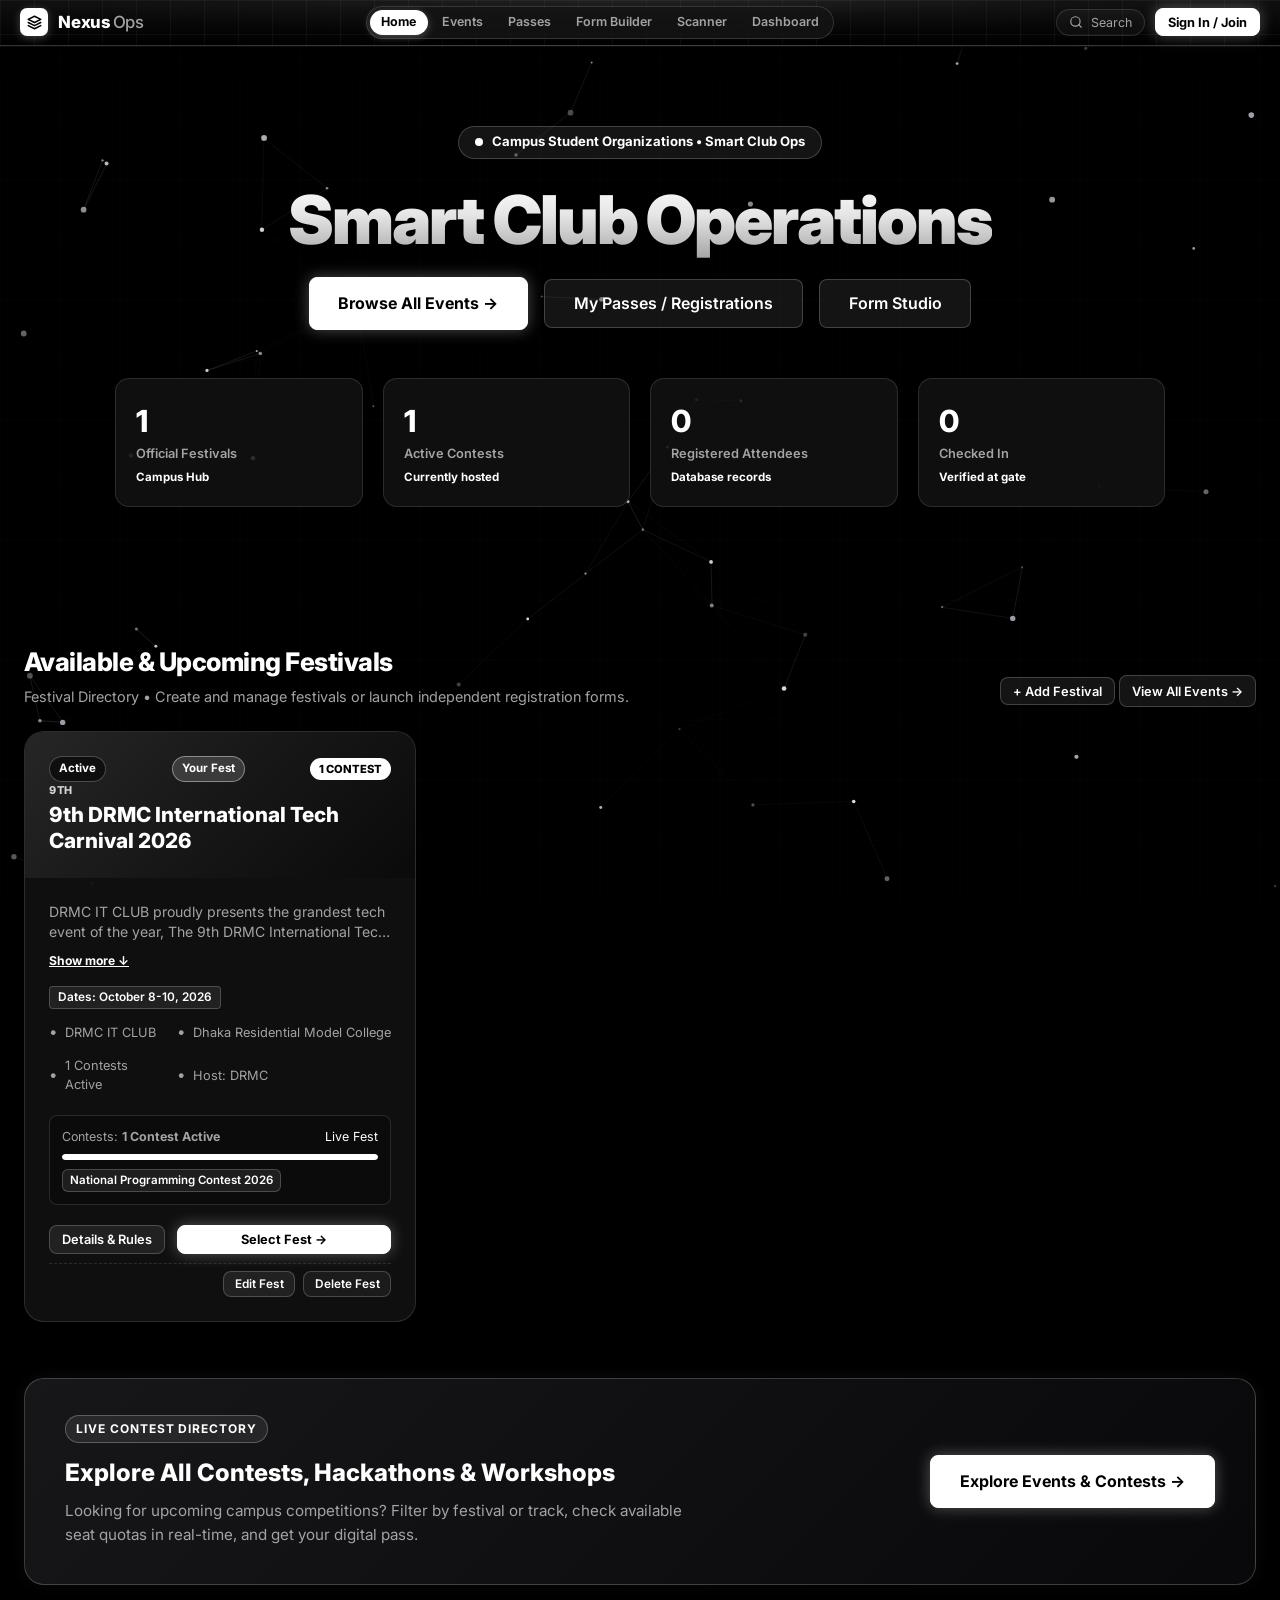
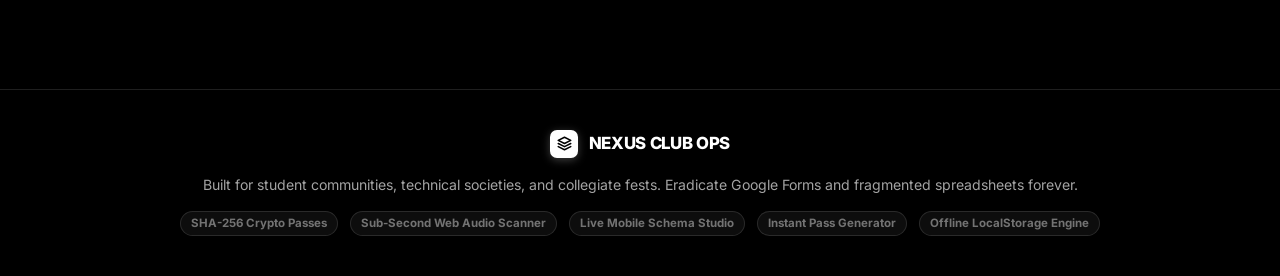
==== commit 2861f3ae: "Remove certificate option and all related actions from UI" ====
--- a/index.html
+++ b/index.html
@@ -259,7 +259,7 @@
           <span class="f-badge">SHA-256 Crypto Passes</span>
           <span class="f-badge">Sub-Second Web Audio Scanner</span>
           <span class="f-badge">Live Mobile Schema Studio</span>
-          <span class="f-badge">Verifiable Certificate Dispenser</span>
+          <span class="f-badge">Instant Pass Generator</span>
           <span class="f-badge">Offline LocalStorage Engine</span>
         </div>
       </div>
--- a/styles/main.css
+++ b/styles/main.css
@@ -3204,11 +3204,12 @@
   text-align: left;
 }
 
+.nav-user-pill .user-name,
 .user-info-text .user-name {
-  font-size: 0.74rem;
+  font-size: 0.8rem;
   font-weight: 700;
-  line-height: 1.1;
-  max-width: 140px;
+  line-height: 1.2;
+  max-width: 150px;
   overflow: hidden;
   text-overflow: ellipsis;
   white-space: nowrap;
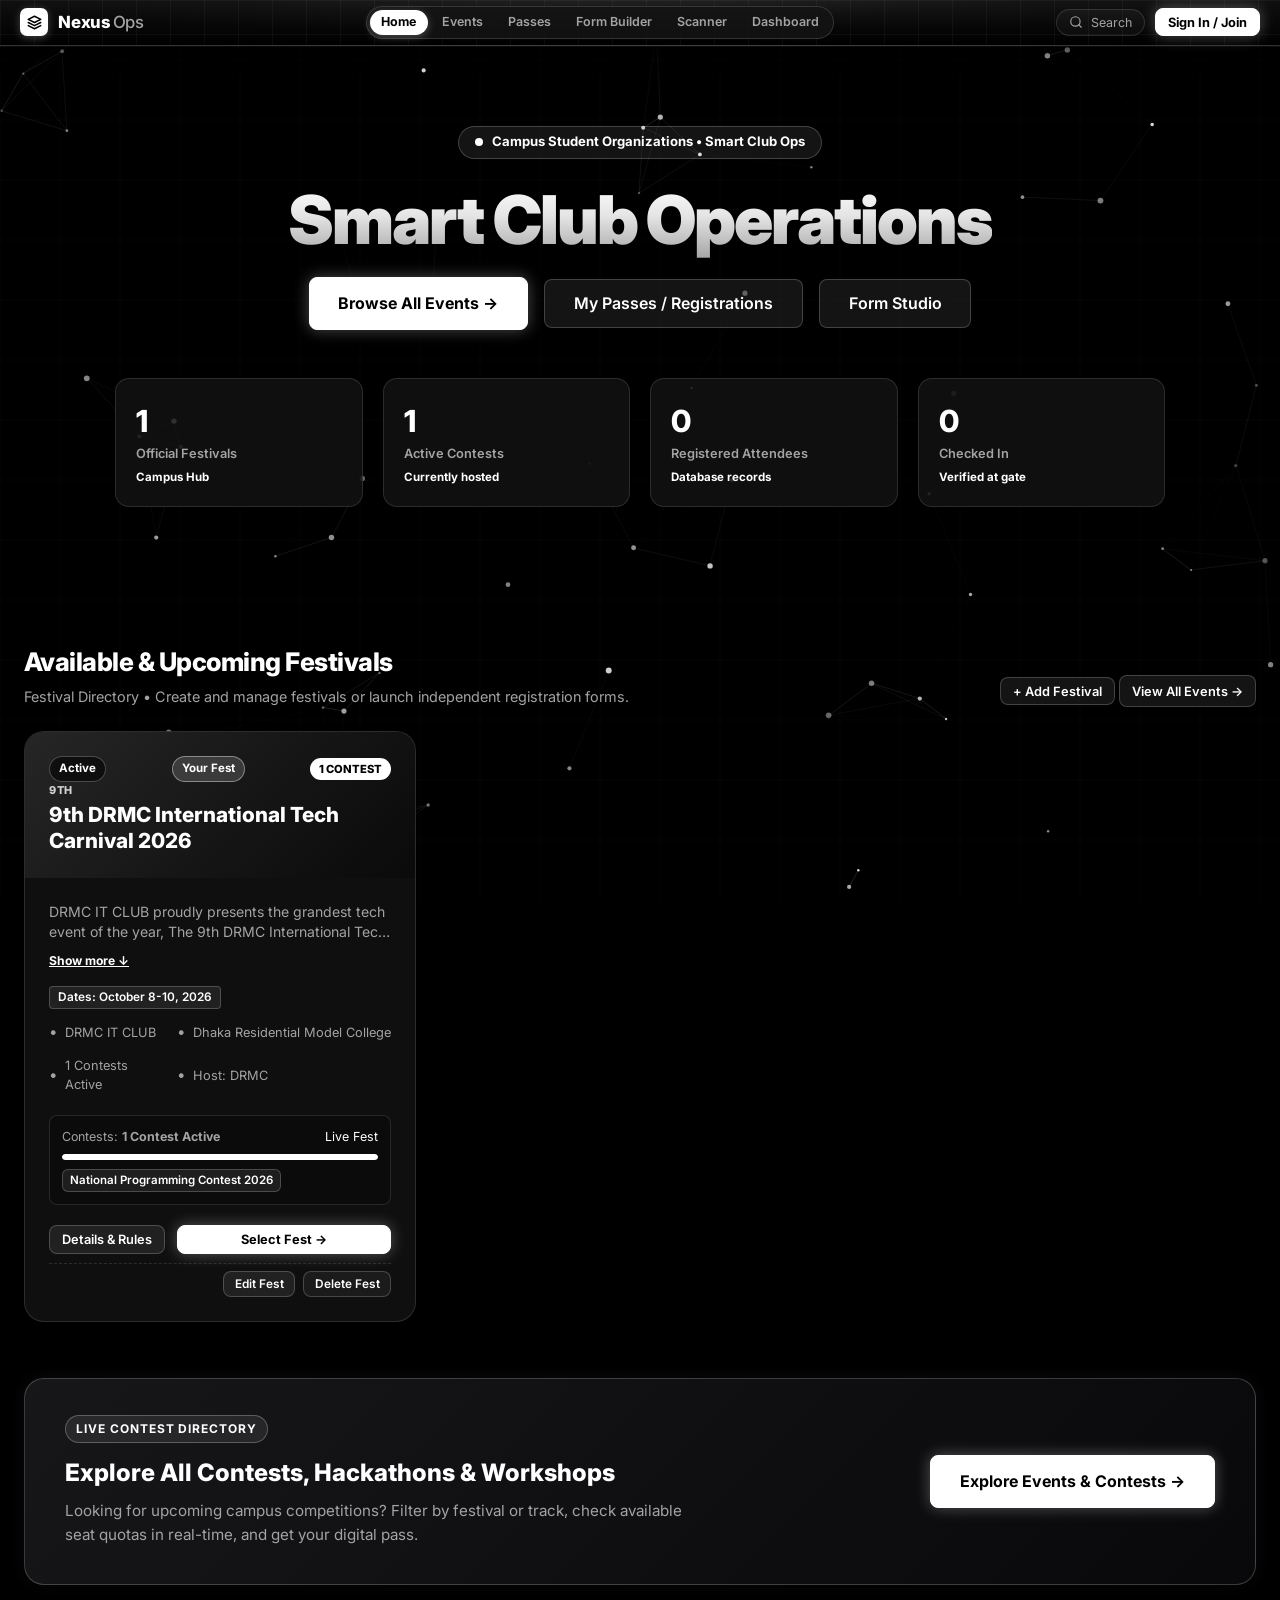
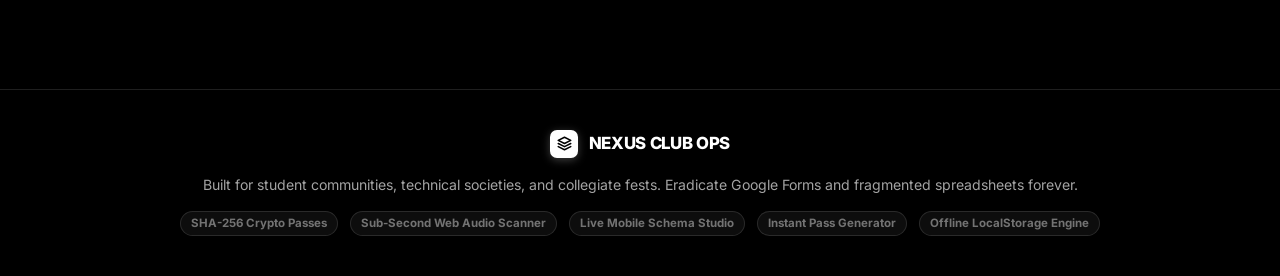
==== commit ea178859: "Add official Google Identity Services auth and full mobile responsive UI" ====
--- a/index.html
+++ b/index.html
@@ -12,6 +12,8 @@
   <link href="https://fonts.googleapis.com/css2?family=Inter:wght@300;400;500;600;700;800;900&family=JetBrains+Mono:wght@400;600;800&display=swap" rel="stylesheet">
 
   <link rel="stylesheet" href="styles/main.css">
+  <!-- Official Google Identity Services SDK -->
+  <script src="https://accounts.google.com/gsi/client" async defer></script>
 </head>
 <body>
 
--- a/styles/main.css
+++ b/styles/main.css
@@ -68,12 +68,21 @@
   color: #ffffff;
 }
 
+html {
+  overflow-x: hidden;
+  width: 100%;
+  max-width: 100vw;
+  -webkit-text-size-adjust: 100%;
+}
+
 body {
   font-family: var(--font-main);
   background-color: var(--bg-primary);
   color: var(--text-main);
   line-height: 1.5;
   overflow-x: hidden;
+  width: 100%;
+  max-width: 100vw;
   min-height: 100vh;
   position: relative;
   -webkit-font-smoothing: antialiased;
@@ -100,6 +109,9 @@
   display: flex;
   flex-direction: column;
   min-height: 100vh;
+  width: 100%;
+  max-width: 100vw;
+  overflow-x: hidden;
 }
 
 /* ==========================================================================
@@ -122,15 +134,92 @@
   border-bottom: 1px solid rgba(255, 255, 255, 0.14);
   box-shadow: 0 4px 20px rgba(0, 0, 0, 0.7), 0 1px 0 rgba(255, 255, 255, 0.08);
   padding: 0.38rem 1.25rem;
+  transition: padding 0.28s cubic-bezier(0.16, 1, 0.3, 1), box-shadow 0.28s ease, border-color 0.28s ease;
+}
+
+@media (min-width: 861px) {
+  .nav-header:hover {
+    padding: 0.85rem 1.75rem;
+    box-shadow: 0 12px 36px rgba(0, 0, 0, 0.9), 0 2px 10px rgba(255, 255, 255, 0.12);
+    border-bottom-color: rgba(255, 255, 255, 0.28);
+  }
 }
 
 .nav-inner {
   max-width: 1400px;
+  width: 100%;
   margin: 0 auto;
   display: flex;
   align-items: center;
   justify-content: space-between;
   gap: 1rem;
+}
+
+@media (max-width: 860px) {
+  .nav-header {
+    padding: 0.5rem 0.75rem;
+  }
+
+  .nav-inner {
+    flex-wrap: wrap;
+    gap: 0.45rem;
+  }
+
+  .brand-group {
+    flex-shrink: 0;
+  }
+
+  .nav-actions-right {
+    margin-left: auto;
+    gap: 0.4rem;
+  }
+
+  .search-trigger-btn {
+    padding: 0.3rem 0.55rem;
+    font-size: 0.75rem;
+  }
+
+  .search-trigger-btn .kbd-shortcut {
+    display: none;
+  }
+
+  .nav-tabs-bar {
+    order: 3;
+    width: 100%;
+    display: flex;
+    overflow-x: auto;
+    -webkit-overflow-scrolling: touch;
+    scrollbar-width: none;
+    padding: 3px 2px;
+    gap: 3px;
+    border-radius: 999px;
+    justify-content: flex-start;
+  }
+
+  .nav-tabs-bar::-webkit-scrollbar {
+    display: none;
+  }
+
+  .nav-tab-btn {
+    flex-shrink: 0;
+    font-size: 0.75rem;
+    padding: 0.32rem 0.65rem;
+    white-space: nowrap;
+  }
+}
+
+@media (max-width: 480px) {
+  .search-btn-text {
+    display: none;
+  }
+
+  .search-trigger-btn {
+    padding: 0.32rem 0.45rem;
+  }
+
+  .nav-user-pill .user-name {
+    max-width: 85px;
+  }
 }
 
 .brand-group {
@@ -200,6 +289,12 @@
   border: 1px solid rgba(255, 255, 255, 0.14);
   gap: 2px;
   flex-shrink: 0;
+  transition: padding 0.28s cubic-bezier(0.16, 1, 0.3, 1), transform 0.28s ease;
+}
+
+.nav-header:hover .nav-tabs-bar {
+  padding: 4px;
+  border-color: rgba(255, 255, 255, 0.22);
 }
 
 .nav-tab-btn {
@@ -219,6 +314,11 @@
   text-decoration: none;
   white-space: nowrap;
   line-height: 1.2;
+}
+
+.nav-header:hover .nav-tab-btn {
+  padding: 0.42rem 0.85rem;
+  font-size: 0.82rem;
 }
 
 .nav-tab-btn:hover {
@@ -385,6 +485,12 @@
   padding: 2rem 1.5rem 4rem;
 }
 
+@media (max-width: 640px) {
+  .main-content {
+    padding: 1rem 0.75rem 3rem;
+  }
+}
+
 .tab-view-section {
   display: none;
 }
@@ -408,6 +514,13 @@
   text-align: center;
   padding: 3rem 1.5rem 2rem;
   position: relative;
+}
+
+@media (max-width: 640px) {
+  .hero-arena {
+    padding: 1.5rem 0.5rem 1.25rem;
+    margin-bottom: 2rem;
+  }
 }
 
 .hero-badge-capsule {
@@ -435,6 +548,12 @@
   margin-right: auto;
 }
 
+@media (max-width: 640px) {
+  .hero-headline {
+    font-size: clamp(1.8rem, 7.5vw, 2.7rem);
+  }
+}
+
 .gradient-text {
   background: linear-gradient(180deg, #ffffff 0%, #e5e5e5 45%, #a3a3a3 100%);
   -webkit-background-clip: text;
@@ -448,6 +567,13 @@
   margin: 0 auto 2.5rem;
 }
 
+@media (max-width: 640px) {
+  .hero-subtitle {
+    font-size: 0.95rem;
+    margin-bottom: 1.5rem;
+  }
+}
+
 .hero-cta-row {
   display: flex;
   align-items: center;
@@ -455,6 +581,18 @@
   gap: 1rem;
   flex-wrap: wrap;
   margin-bottom: 3rem;
+}
+
+@media (max-width: 480px) {
+  .hero-cta-row {
+    flex-direction: column;
+    width: 100%;
+    gap: 0.65rem;
+    margin-bottom: 2rem;
+  }
+  .hero-cta-row .btn {
+    width: 100%;
+  }
 }
 
 /* Live Telemetry Bar */
@@ -464,6 +602,14 @@
   gap: 1.25rem;
   max-width: 1050px;
   margin: 0 auto 3rem;
+}
+
+@media (max-width: 640px) {
+  .hero-telemetry-bar {
+    grid-template-columns: repeat(2, 1fr);
+    gap: 0.65rem;
+    margin-bottom: 2rem;
+  }
 }
 
 .telemetry-card {
@@ -477,6 +623,12 @@
   transition: transform 0.2s, border-color 0.2s;
 }
 
+@media (max-width: 640px) {
+  .telemetry-card {
+    padding: 0.85rem;
+  }
+}
+
 .telemetry-card:hover {
   transform: translateY(-2px);
   border-color: var(--border-glow);
@@ -489,10 +641,22 @@
   letter-spacing: -0.02em;
 }
 
+@media (max-width: 640px) {
+  .t-number {
+    font-size: 1.35rem;
+  }
+}
+
 .t-label {
   font-size: 0.8rem;
   color: var(--text-muted);
   font-weight: 600;
+}
+
+@media (max-width: 640px) {
+  .t-label {
+    font-size: 0.72rem;
+  }
 }
 
 .t-tag {
@@ -519,11 +683,33 @@
   margin-bottom: 2rem;
 }
 
+@media (max-width: 768px) {
+  .arena-filter-bar {
+    flex-direction: column;
+    align-items: stretch;
+    gap: 0.75rem;
+  }
+}
+
 .filter-pills-row {
   display: flex;
   align-items: center;
   gap: 0.5rem;
   flex-wrap: wrap;
+}
+
+@media (max-width: 768px) {
+  .filter-pills-row {
+    width: 100%;
+    overflow-x: auto;
+    flex-wrap: nowrap;
+    -webkit-overflow-scrolling: touch;
+    scrollbar-width: none;
+    padding-bottom: 4px;
+  }
+  .filter-pills-row::-webkit-scrollbar {
+    display: none;
+  }
 }
 
 .filter-pill {
@@ -536,6 +722,8 @@
   border-radius: 999px;
   cursor: pointer;
   transition: all 0.2s;
+  flex-shrink: 0;
+  white-space: nowrap;
 }
 
 .filter-pill:hover {
@@ -561,6 +749,13 @@
   min-width: 260px;
 }
 
+@media (max-width: 768px) {
+  .events-search-input {
+    min-width: 0;
+    width: 100%;
+  }
+}
+
 .events-search-input:focus {
   outline: none;
   border-color: var(--accent-indigo);
@@ -568,12 +763,15 @@
 
 .events-grid {
   display: grid;
-  grid-template-columns: repeat(auto-fill, minmax(360px, 1fr));
+  grid-template-columns: repeat(auto-fill, minmax(min(100%, 340px), 1fr));
   gap: 1.75rem;
 }
 
-@media (max-width: 480px) {
-  .events-grid { grid-template-columns: 1fr; }
+@media (max-width: 768px) {
+  .events-grid {
+    grid-template-columns: 1fr;
+    gap: 1.25rem;
+  }
 }
 
 .event-card {
@@ -717,6 +915,17 @@
   align-items: center;
   justify-content: space-between;
   gap: 0.75rem;
+  flex-wrap: wrap;
+}
+
+@media (max-width: 500px) {
+  .event-card-footer {
+    flex-direction: column;
+    align-items: stretch;
+  }
+  .event-card-footer .btn {
+    width: 100%;
+  }
 }
 
 /* Empty State */
@@ -998,14 +1207,33 @@
 }
 
 .phone-device-bezel {
-  width: 330px;
+  width: 100%;
+  max-width: 330px;
   height: 670px;
   background: #030712;
   border: 12px solid #1e293b;
   border-radius: 46px;
-  box-shadow: 0 25px 50px -12px rgba(0, 0, 0, 0.85), 0 0 35px rgba(99, 102, 241, 0.2);
+  box-shadow: 0 25px 50px -12px rgba(0, 0, 0, 0.85), 0 0 35px rgba(255, 255, 255, 0.1);
   position: relative;
   overflow: hidden;
+  margin: 0 auto;
+}
+
+@media (max-width: 768px) {
+  .phone-preview-col {
+    position: static;
+    top: 0;
+    margin-top: 1.5rem;
+    width: 100%;
+  }
+
+  .phone-device-bezel {
+    max-width: 100%;
+    border-width: 8px;
+    border-radius: 28px;
+    height: auto;
+    min-height: 520px;
+  }
 }
 
 .phone-notch {
@@ -1787,9 +2015,37 @@
   font-size: 0.82rem;
 }
 
+@media (max-width: 768px) {
+  .table-card-header {
+    flex-direction: column;
+    align-items: stretch;
+    gap: 0.75rem;
+  }
+
+  .table-actions-group {
+    width: 100%;
+    flex-direction: column;
+    align-items: stretch;
+    gap: 0.5rem;
+  }
+
+  .admin-search-input,
+  .admin-select {
+    width: 100%;
+    min-width: 0;
+  }
+
+  .admin-input,
+  .admin-input.flex-2 {
+    width: 100%;
+    min-width: 0;
+  }
+}
+
 .table-responsive {
   width: 100%;
   overflow-x: auto;
+  -webkit-overflow-scrolling: touch;
 }
 
 .crm-table {
@@ -2065,6 +2321,28 @@
   margin-bottom: 1.25rem;
 }
 
+@media (max-width: 480px) {
+  .hologram-card {
+    padding: 1.25rem 1rem;
+    border-radius: 18px;
+  }
+
+  .badge-code-row {
+    flex-direction: column;
+    gap: 1rem;
+    align-items: center;
+  }
+
+  .badge-telemetry {
+    width: 100%;
+  }
+
+  .badge-qr-box svg {
+    max-width: 120px;
+    height: auto;
+  }
+}
+
 .badge-qr-box {
   background: #ffffff;
   padding: 6px;
@@ -2168,6 +2446,12 @@
   animation: fadeIn 0.2s ease;
 }
 
+@media (max-width: 600px) {
+  .modal-backdrop {
+    padding: 0.5rem;
+  }
+}
+
 .modal-dialog {
   background: #0a0a0a;
   border: 1px solid var(--border-subtle);
@@ -2180,6 +2464,13 @@
   flex-direction: column;
 }
 
+@media (max-width: 600px) {
+  .modal-dialog {
+    max-height: 94vh;
+    border-radius: var(--radius-md);
+  }
+}
+
 .modal-sm { max-width: 440px; }
 .modal-md { max-width: 620px; }
 .modal-lg { max-width: 840px; }
@@ -2193,6 +2484,12 @@
   align-items: flex-start;
 }
 
+@media (max-width: 600px) {
+  .modal-header {
+    padding: 1rem 1.15rem;
+  }
+}
+
 .modal-club-tag {
   font-size: 0.75rem;
   font-weight: 700;
@@ -2202,6 +2499,12 @@
 .modal-title {
   font-size: 1.35rem;
   font-weight: 800;
+}
+
+@media (max-width: 600px) {
+  .modal-title {
+    font-size: 1.15rem;
+  }
 }
 
 .modal-close-btn {
@@ -2228,12 +2531,29 @@
   flex: 1;
 }
 
+@media (max-width: 600px) {
+  .modal-body {
+    padding: 1rem 1.15rem;
+  }
+}
+
 .modal-footer {
   padding: 1.25rem 1.75rem;
   border-top: 1px solid var(--border-subtle);
   display: flex;
   justify-content: flex-end;
   gap: 0.75rem;
+}
+
+@media (max-width: 600px) {
+  .modal-footer {
+    padding: 1rem 1.15rem;
+    flex-direction: column;
+    gap: 0.5rem;
+  }
+  .modal-footer .btn {
+    width: 100%;
+  }
 }
 
 .modal-event-hero {
@@ -2246,6 +2566,13 @@
   display: grid;
   grid-template-columns: repeat(3, 1fr);
   gap: 1rem;
+}
+
+@media (max-width: 600px) {
+  .hero-details-row {
+    grid-template-columns: 1fr;
+    gap: 0.5rem;
+  }
 }
 
 .hd-box {
@@ -2567,12 +2894,28 @@
   padding: 1.25rem;
 }
 
+@media (max-width: 500px) {
+  .badge-render-area {
+    padding: 0.75rem 0.5rem;
+  }
+}
+
 .badge-modal-controls {
   padding: 0 1.25rem 1.5rem;
   display: flex;
   gap: 0.65rem;
   justify-content: center;
   flex-wrap: wrap;
+}
+
+@media (max-width: 500px) {
+  .badge-modal-controls {
+    flex-direction: column;
+    padding: 0 1rem 1.25rem;
+  }
+  .badge-modal-controls .btn {
+    width: 100%;
+  }
 }
 
 /* ==========================================================================
@@ -3566,6 +3909,24 @@
   gap: 1rem;
 }
 
+@media (max-width: 640px) {
+  .section-head-bar {
+    flex-direction: column;
+    align-items: stretch;
+    gap: 0.75rem;
+  }
+  .sh-actions {
+    width: 100%;
+    display: flex;
+    gap: 0.5rem;
+  }
+  .sh-actions .btn {
+    flex: 1;
+    text-align: center;
+    justify-content: center;
+  }
+}
+
 .sh-title-group h2 {
   font-size: 1.6rem;
   font-weight: 800;
@@ -3584,19 +3945,26 @@
 
 .fests-grid {
   display: grid;
-  grid-template-columns: repeat(auto-fill, minmax(360px, 1fr));
+  grid-template-columns: repeat(auto-fill, minmax(min(100%, 340px), 1fr));
   gap: 1.75rem;
 }
 
-@media (max-width: 480px) {
+@media (max-width: 768px) {
   .fests-grid {
     grid-template-columns: 1fr;
+    gap: 1.25rem;
   }
 }
 
 .fest-card {
   max-width: 440px;
   width: 100%;
+}
+
+@media (max-width: 600px) {
+  .fest-card {
+    max-width: 100%;
+  }
 }
 
 .fest-card.fest-card-selected {
@@ -4010,9 +4378,64 @@
   flex-wrap: wrap;
 }
 
+@media (max-width: 640px) {
+  .events-page-header {
+    padding: 1rem 0.5rem;
+    margin: 0.5rem auto 1.5rem auto;
+  }
+  .events-page-title {
+    font-size: 1.65rem;
+  }
+  .events-page-desc {
+    font-size: 0.9rem;
+    margin-bottom: 1rem;
+  }
+  .events-header-actions {
+    flex-direction: column;
+    width: 100%;
+    gap: 0.65rem;
+  }
+  .events-header-actions .btn {
+    width: 100%;
+  }
+}
+
 /* ==========================================================================
    GOOGLE OAUTH ACCOUNT SELECTOR & DASHBOARD PROFILE EDITOR
    ========================================================================== */
+
+/* Google Official Button Slot & GIS Styles */
+.google-official-btn-slot {
+  display: flex;
+  justify-content: center;
+  align-items: center;
+  width: 100%;
+  min-height: 44px;
+  margin-bottom: 0.5rem;
+}
+
+.google-auth-meta-row {
+  display: flex;
+  justify-content: space-between;
+  align-items: center;
+  margin-top: 0.6rem;
+  padding: 0 0.25rem;
+}
+
+.btn-subtle-link {
+  background: transparent;
+  border: none;
+  color: var(--text-muted);
+  font-size: 0.75rem;
+  cursor: pointer;
+  text-decoration: underline;
+  transition: color 0.2s;
+  padding: 2px 4px;
+}
+
+.btn-subtle-link:hover {
+  color: #ffffff;
+}
 
 /* Google OAuth Dialog */
 .google-modal-dialog {
@@ -4026,6 +4449,19 @@
   position: relative;
 }
 
+@media (max-width: 600px) {
+  .google-modal-dialog {
+    max-height: 94vh;
+    border-radius: var(--radius-md);
+  }
+  .google-modal-top {
+    padding: 1.25rem 1rem 1rem;
+  }
+  .google-modal-body {
+    padding: 1rem 1rem;
+  }
+}
+
 .google-modal-top {
   padding: 1.75rem 1.75rem 1.25rem 1.75rem;
   text-align: center;
